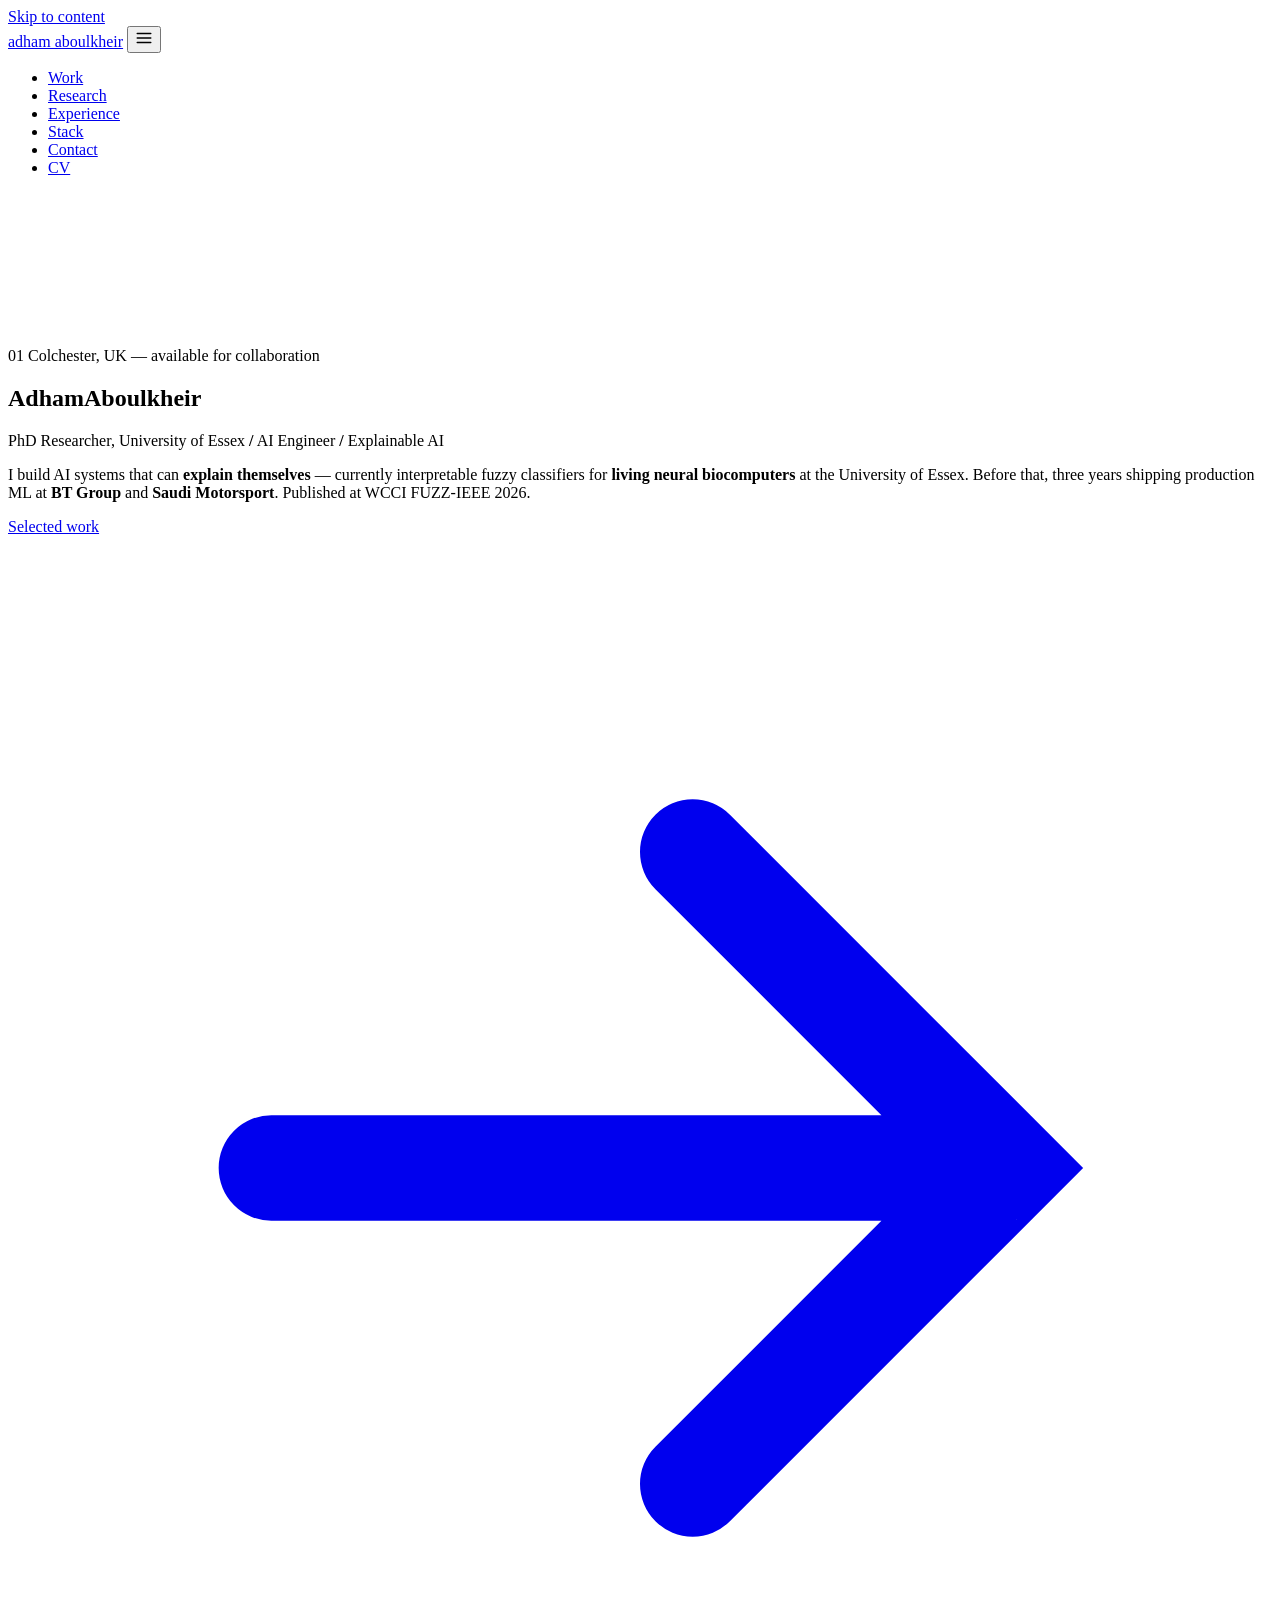
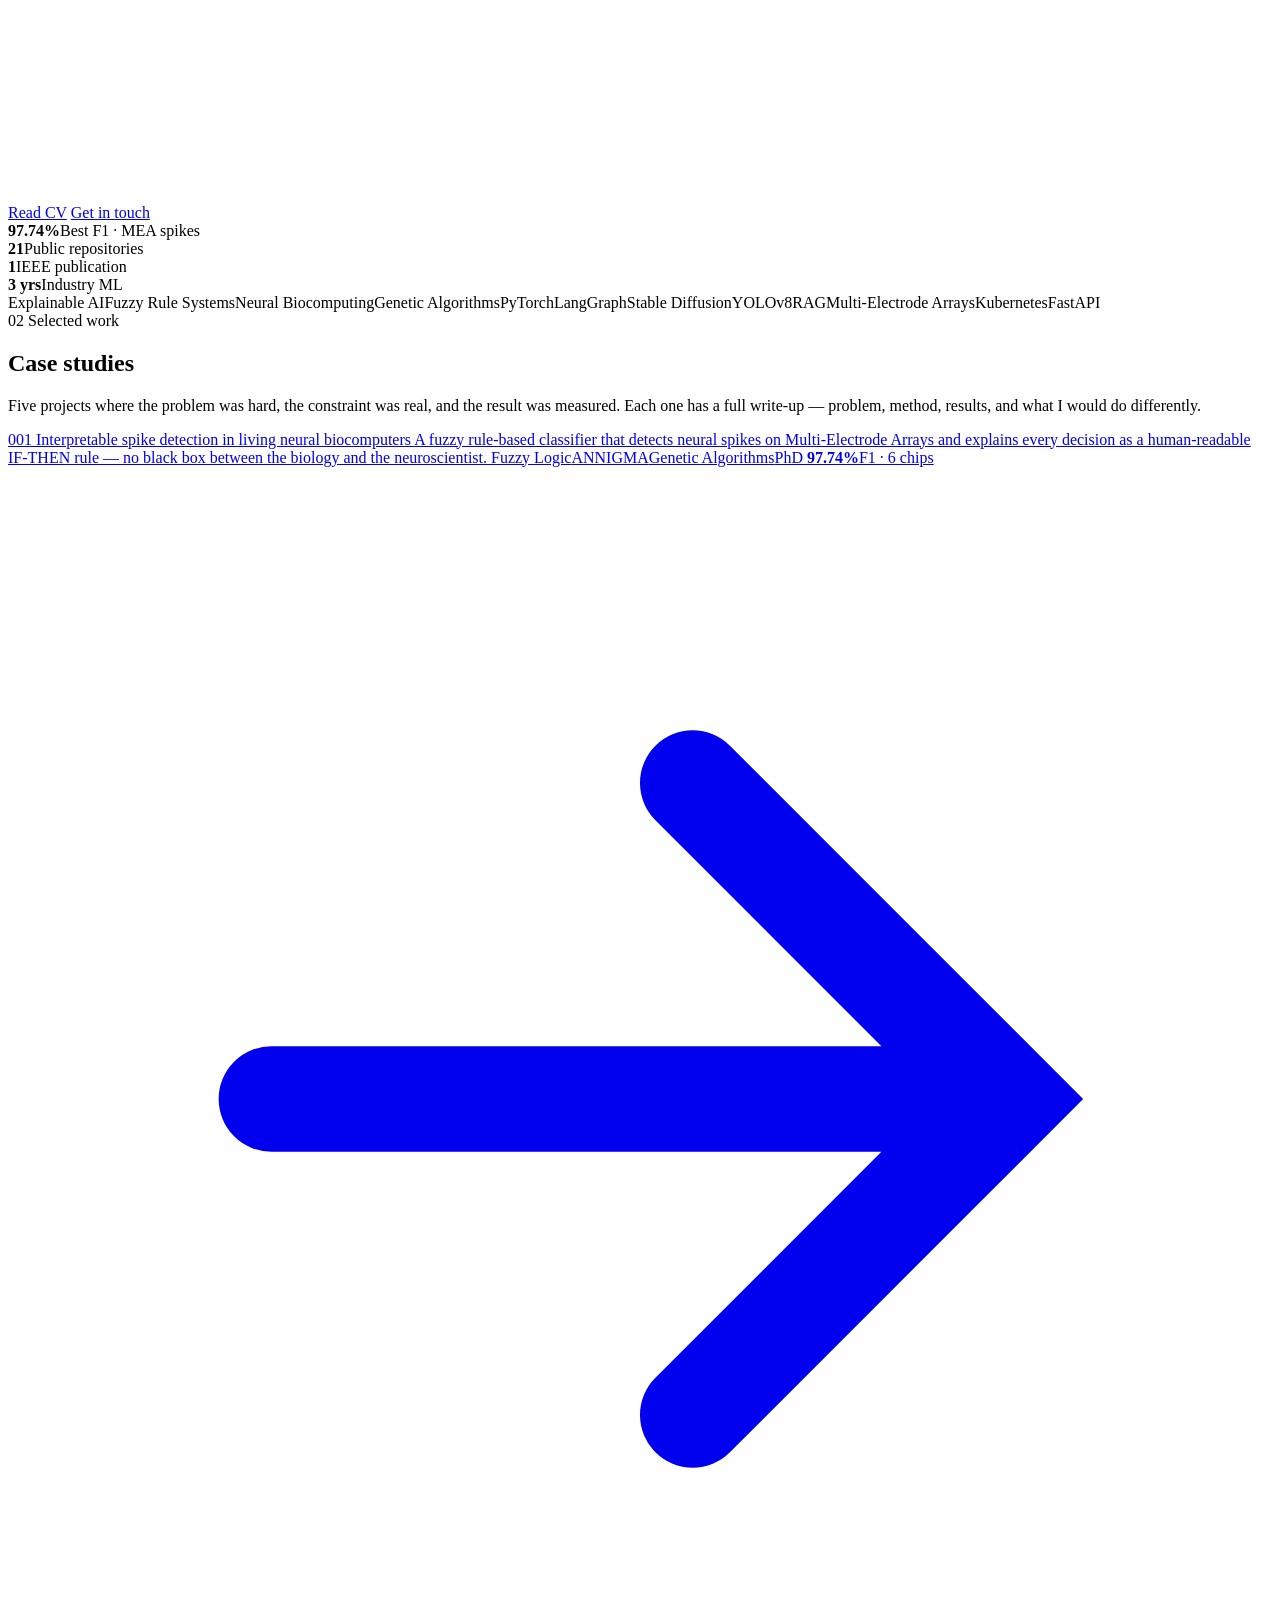
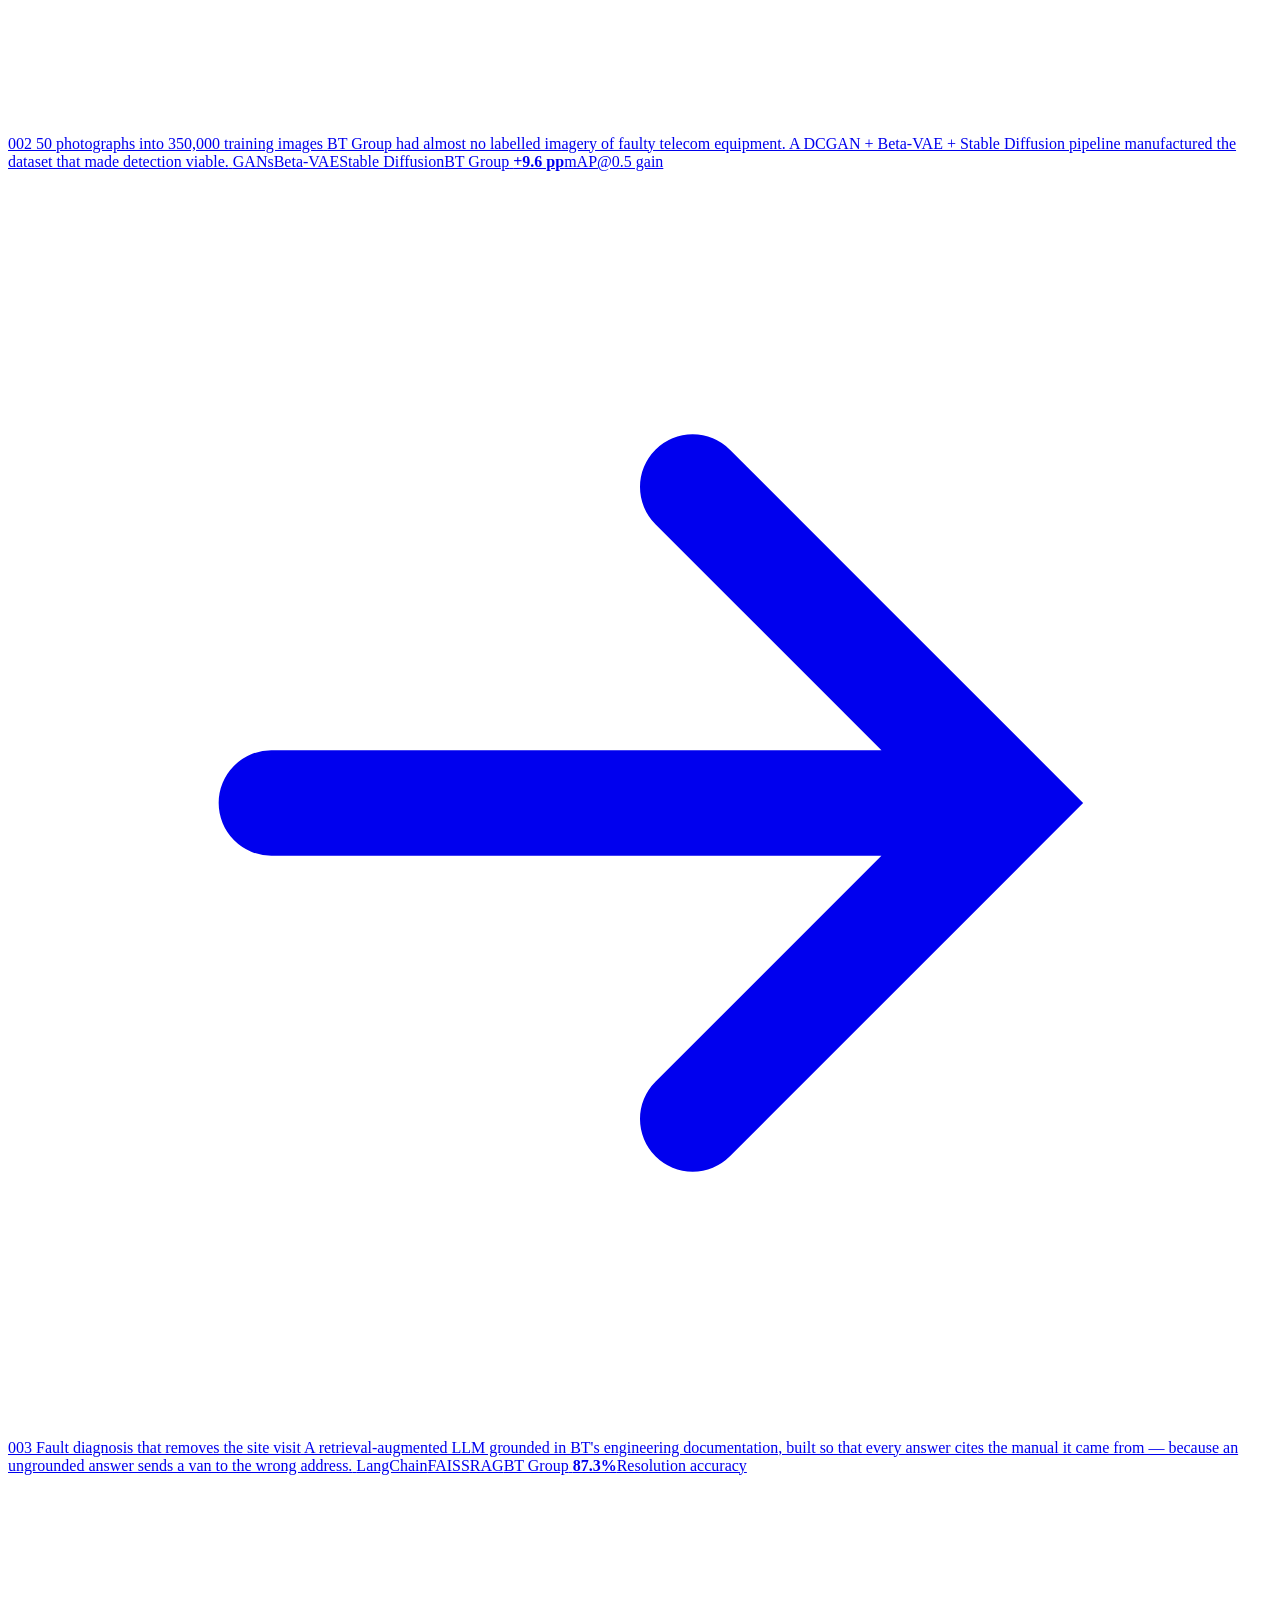
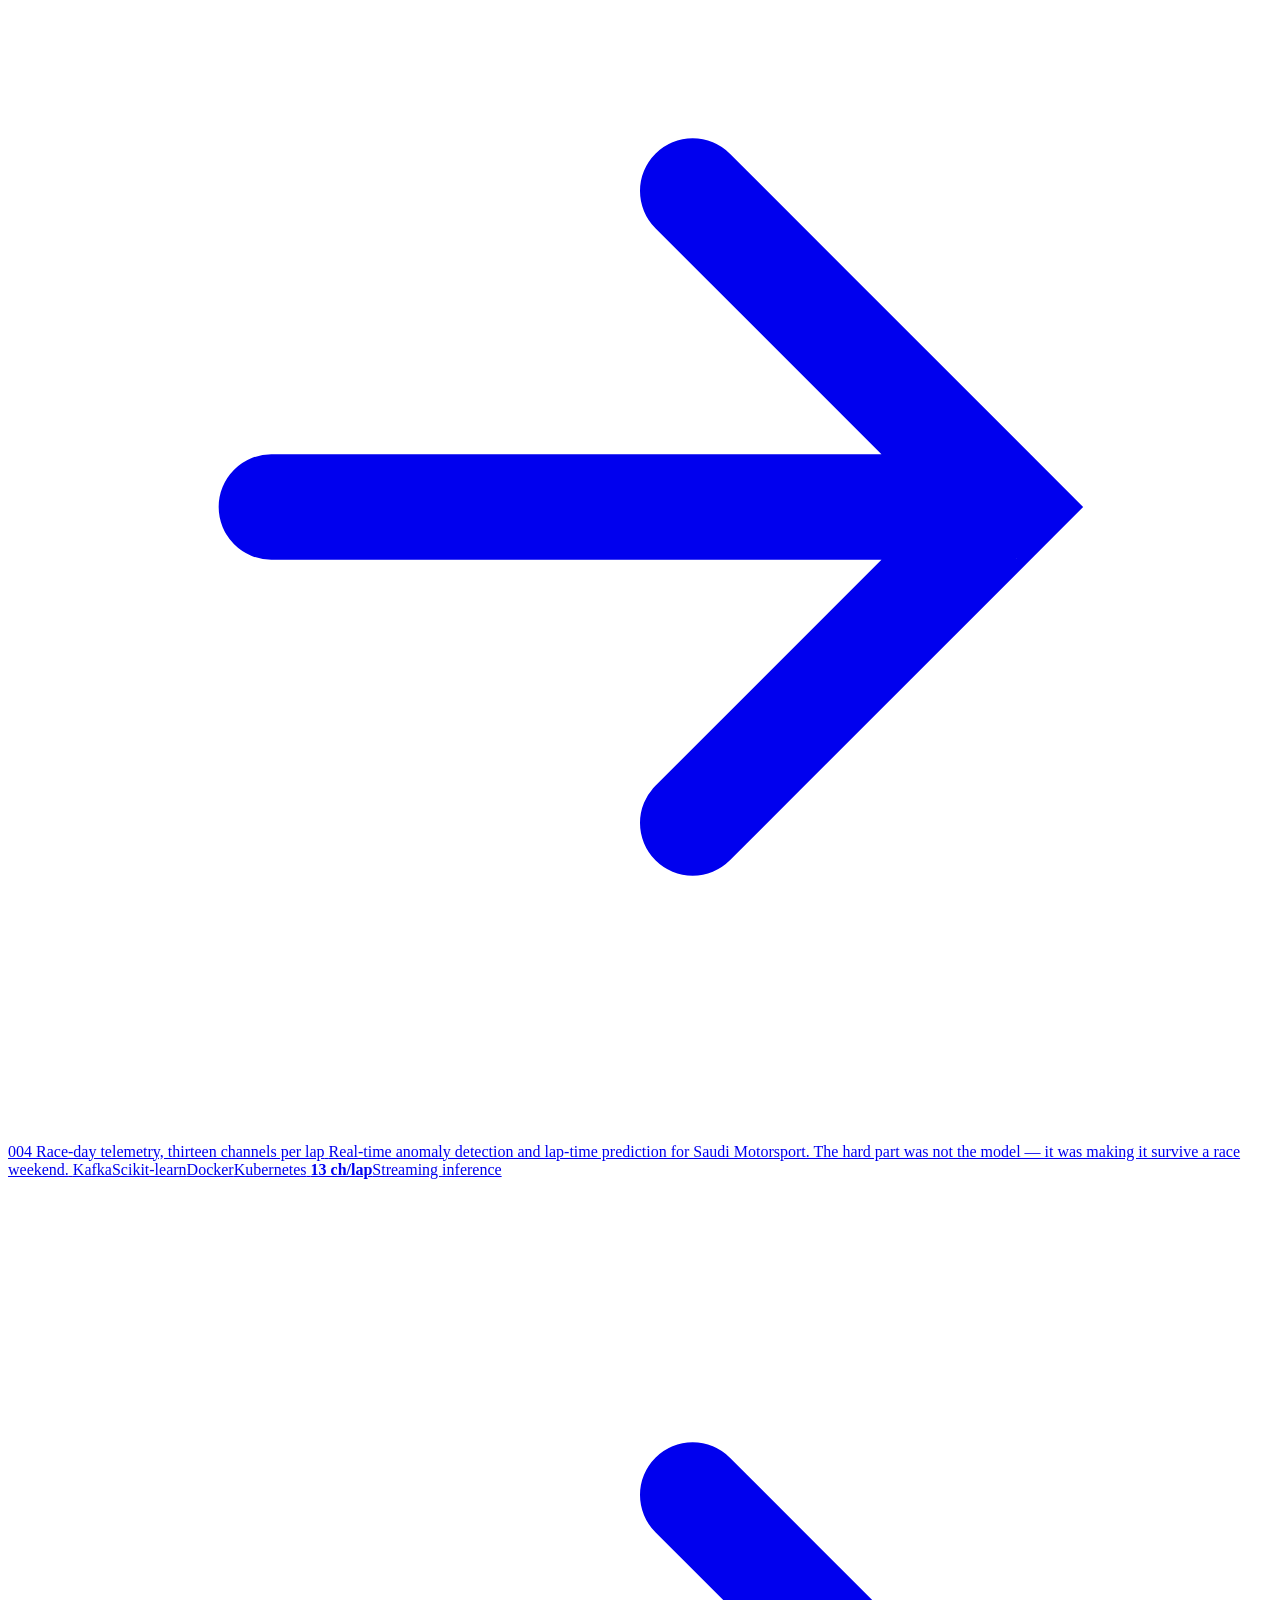
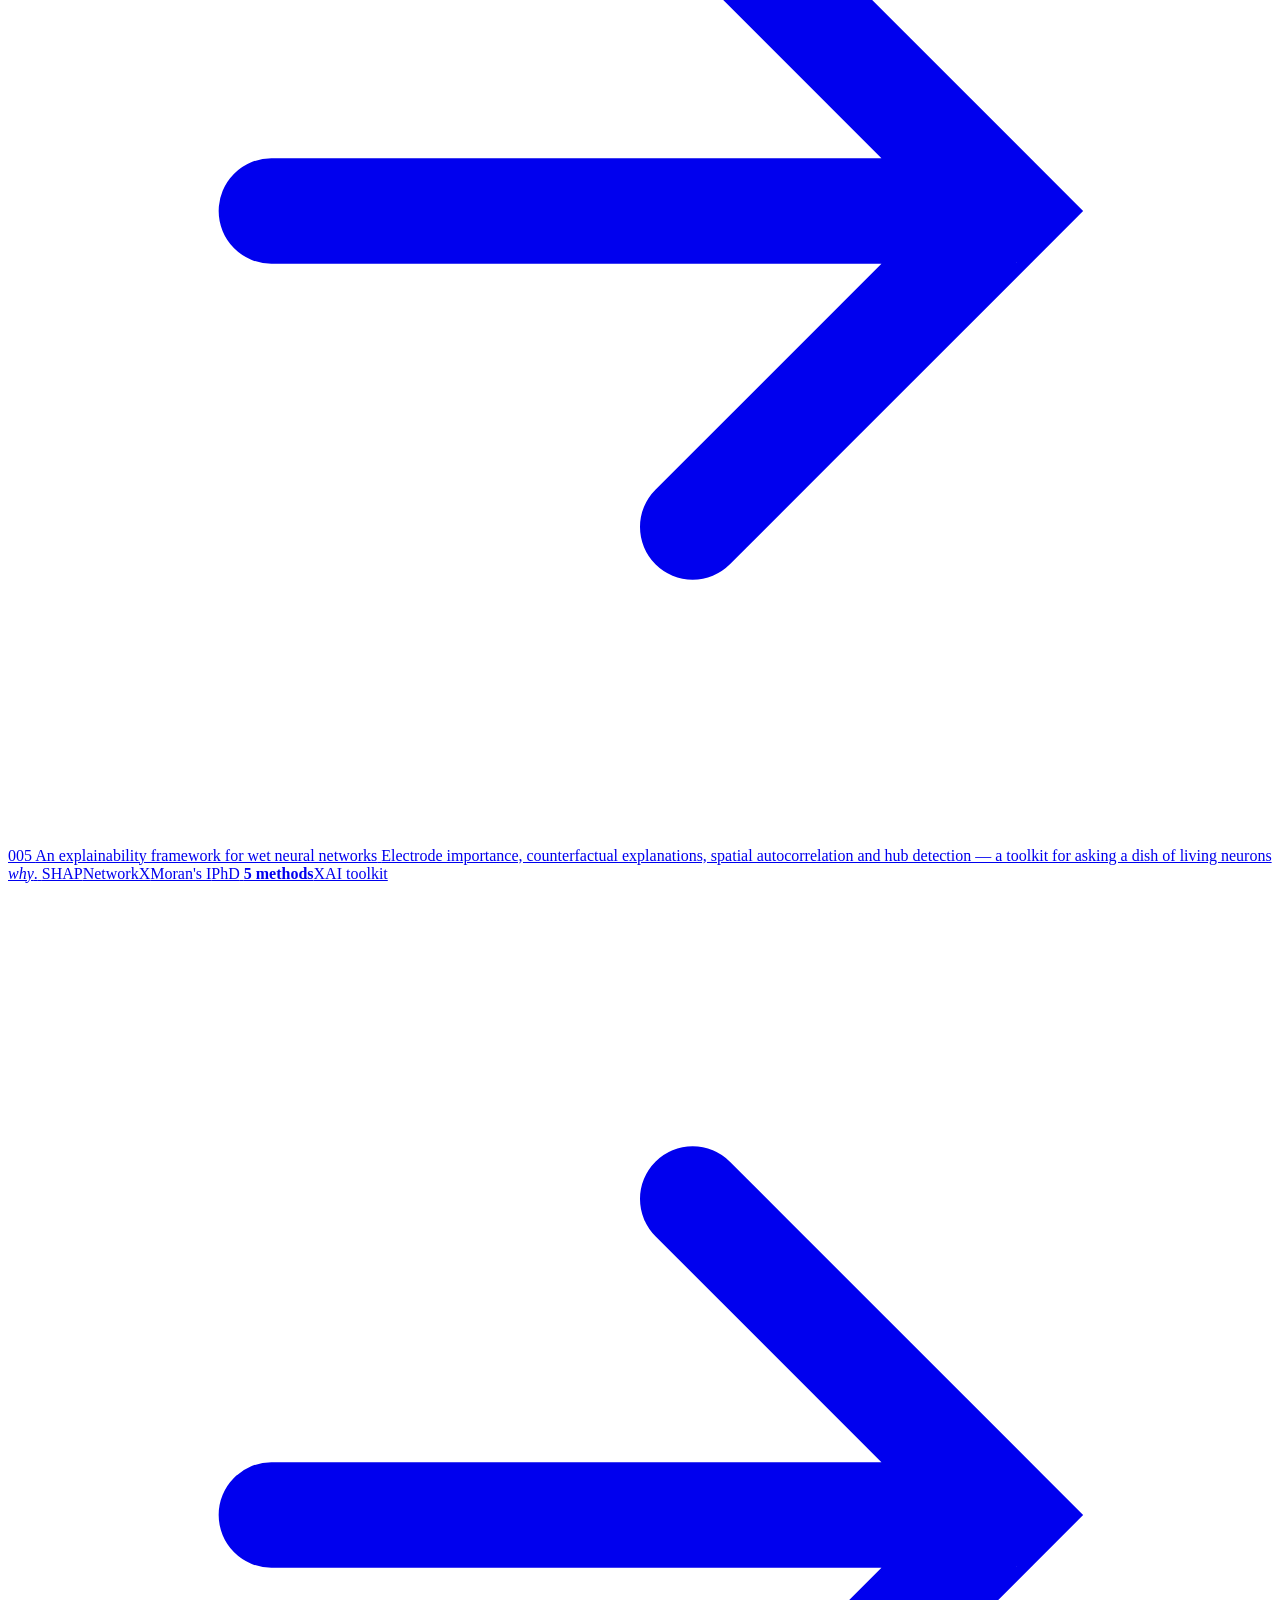
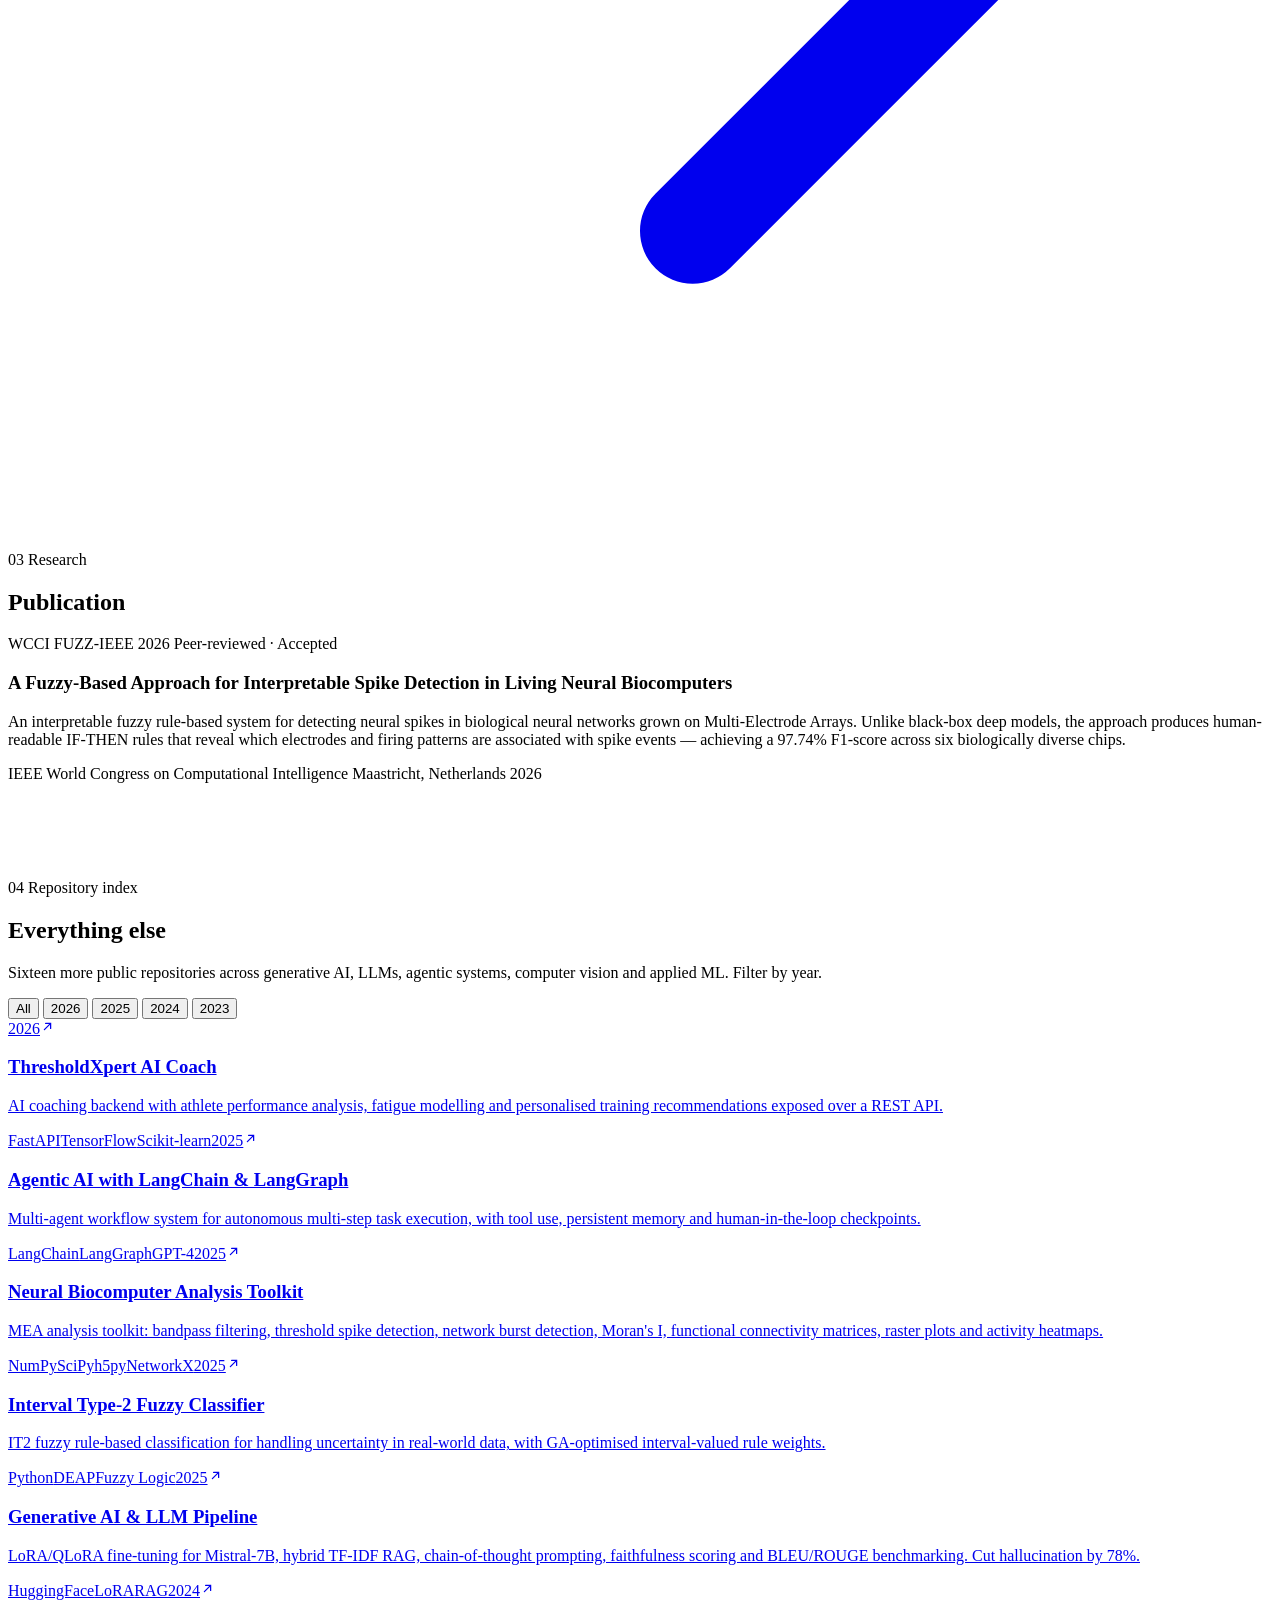
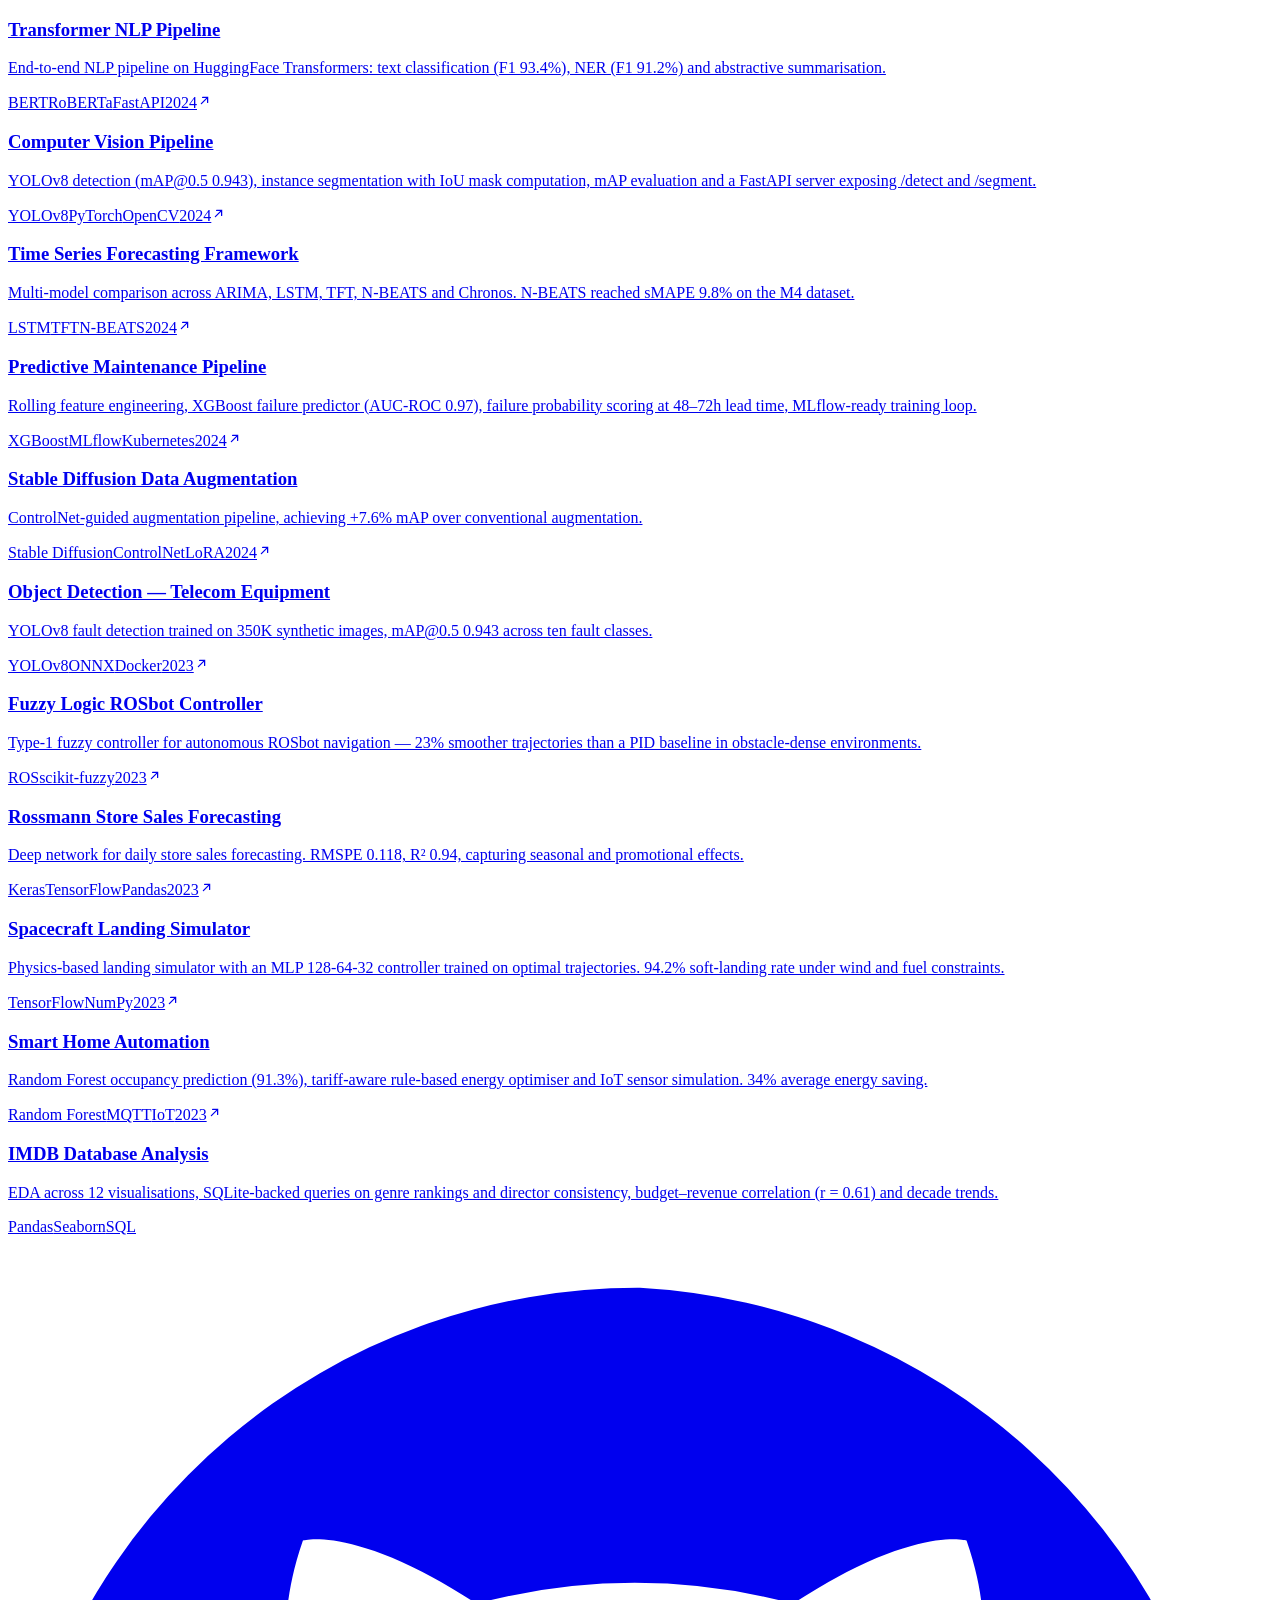
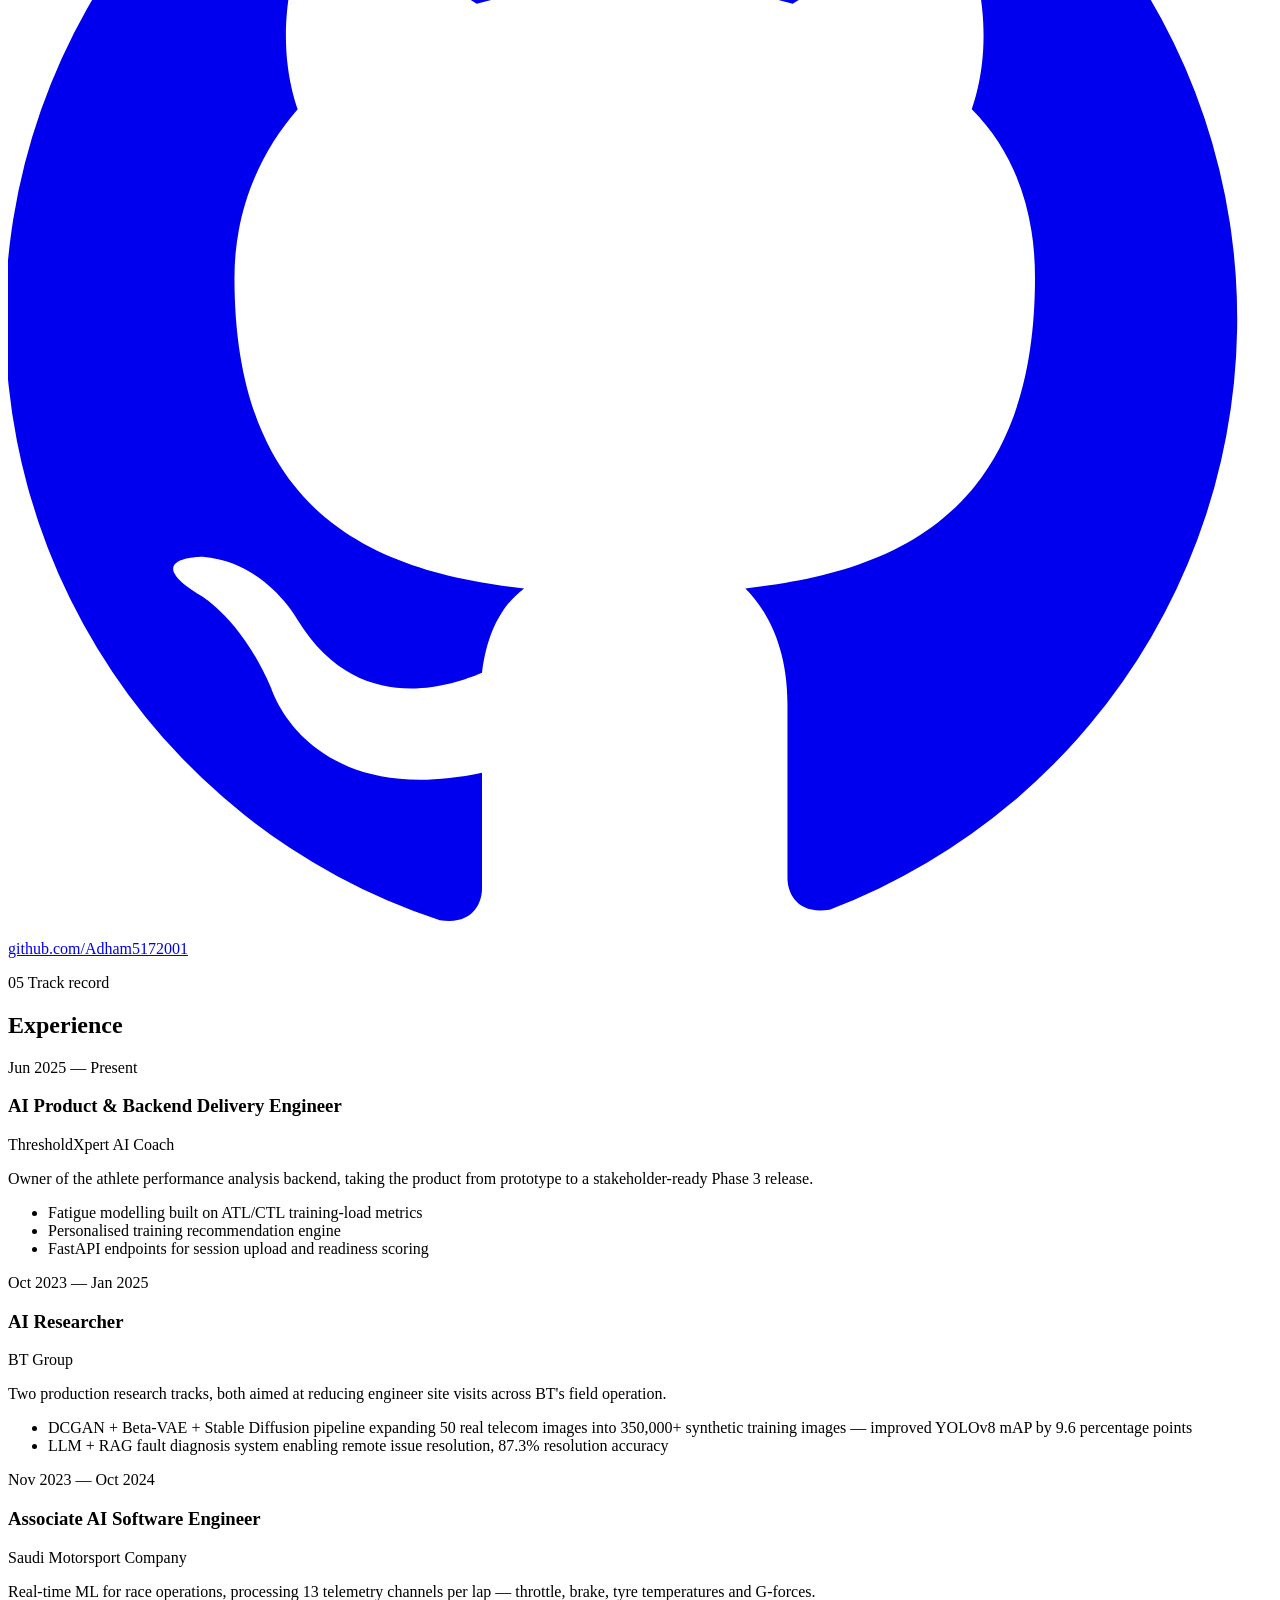
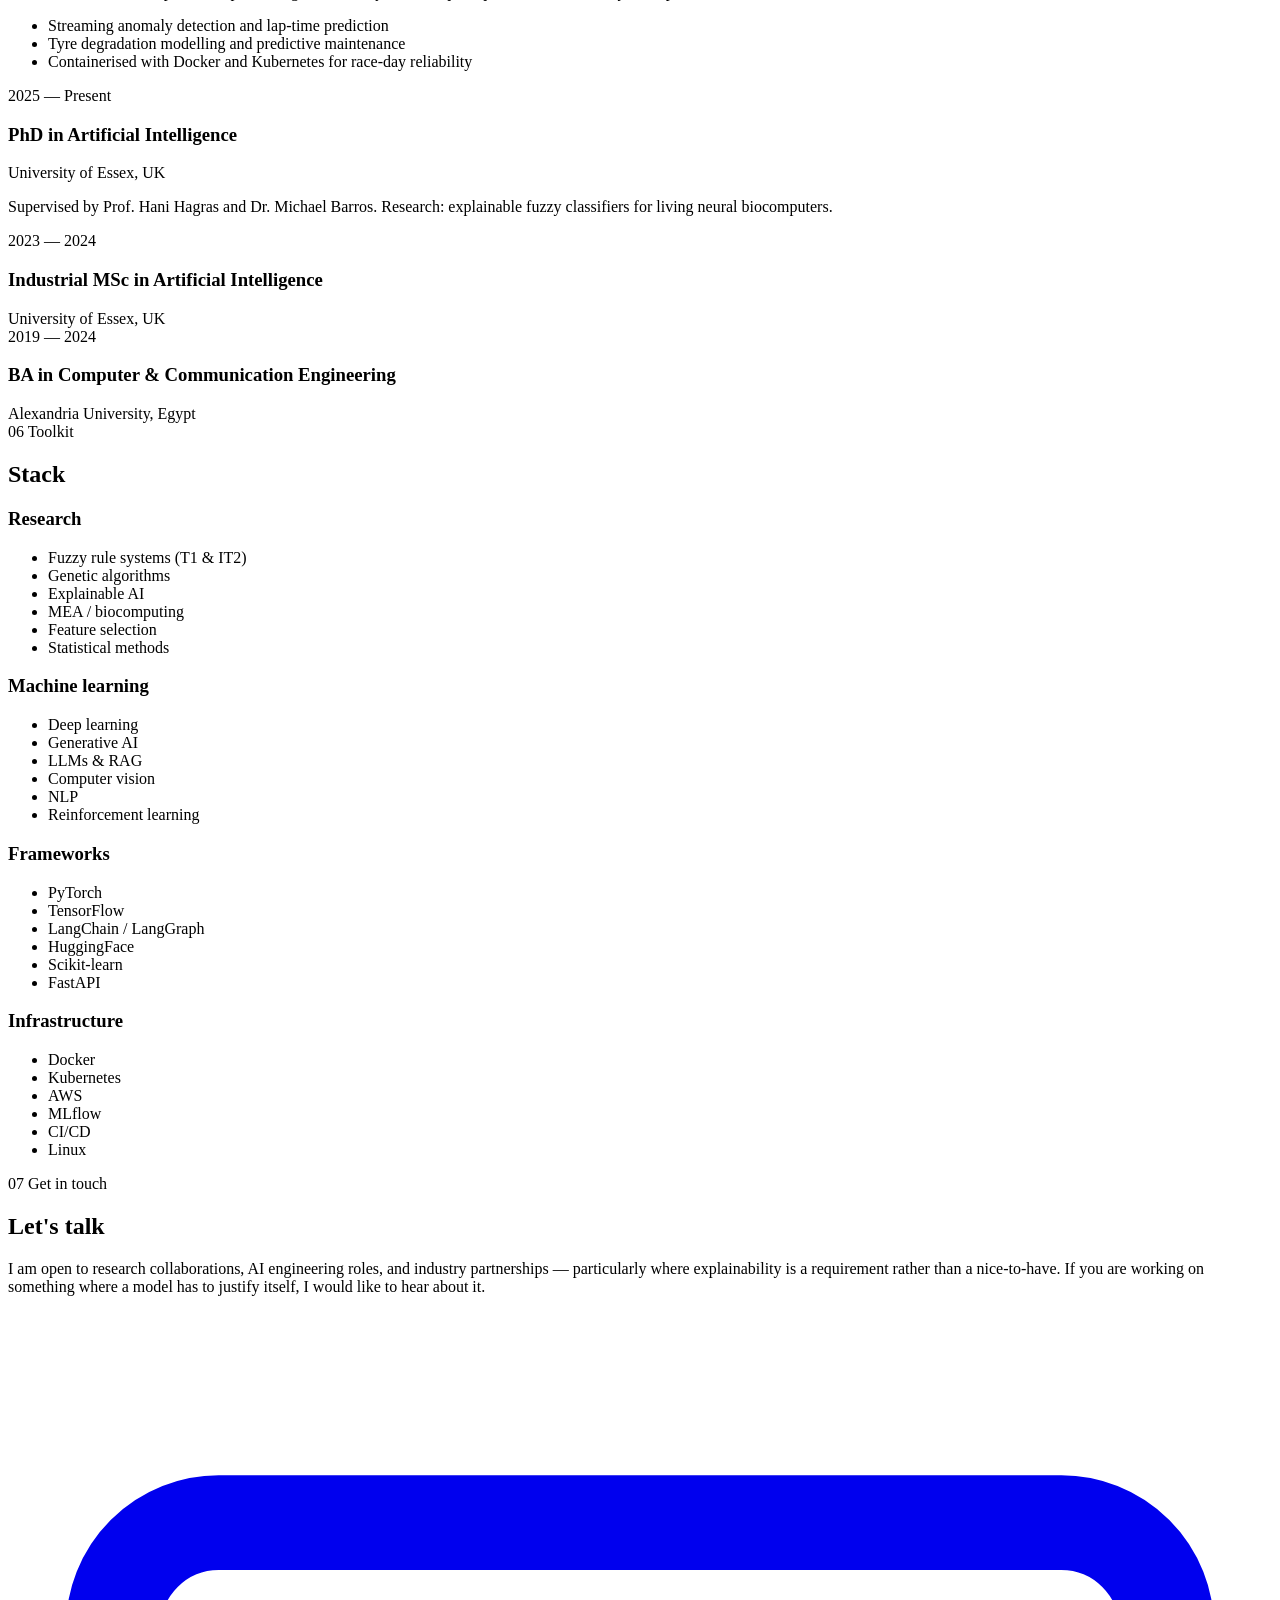
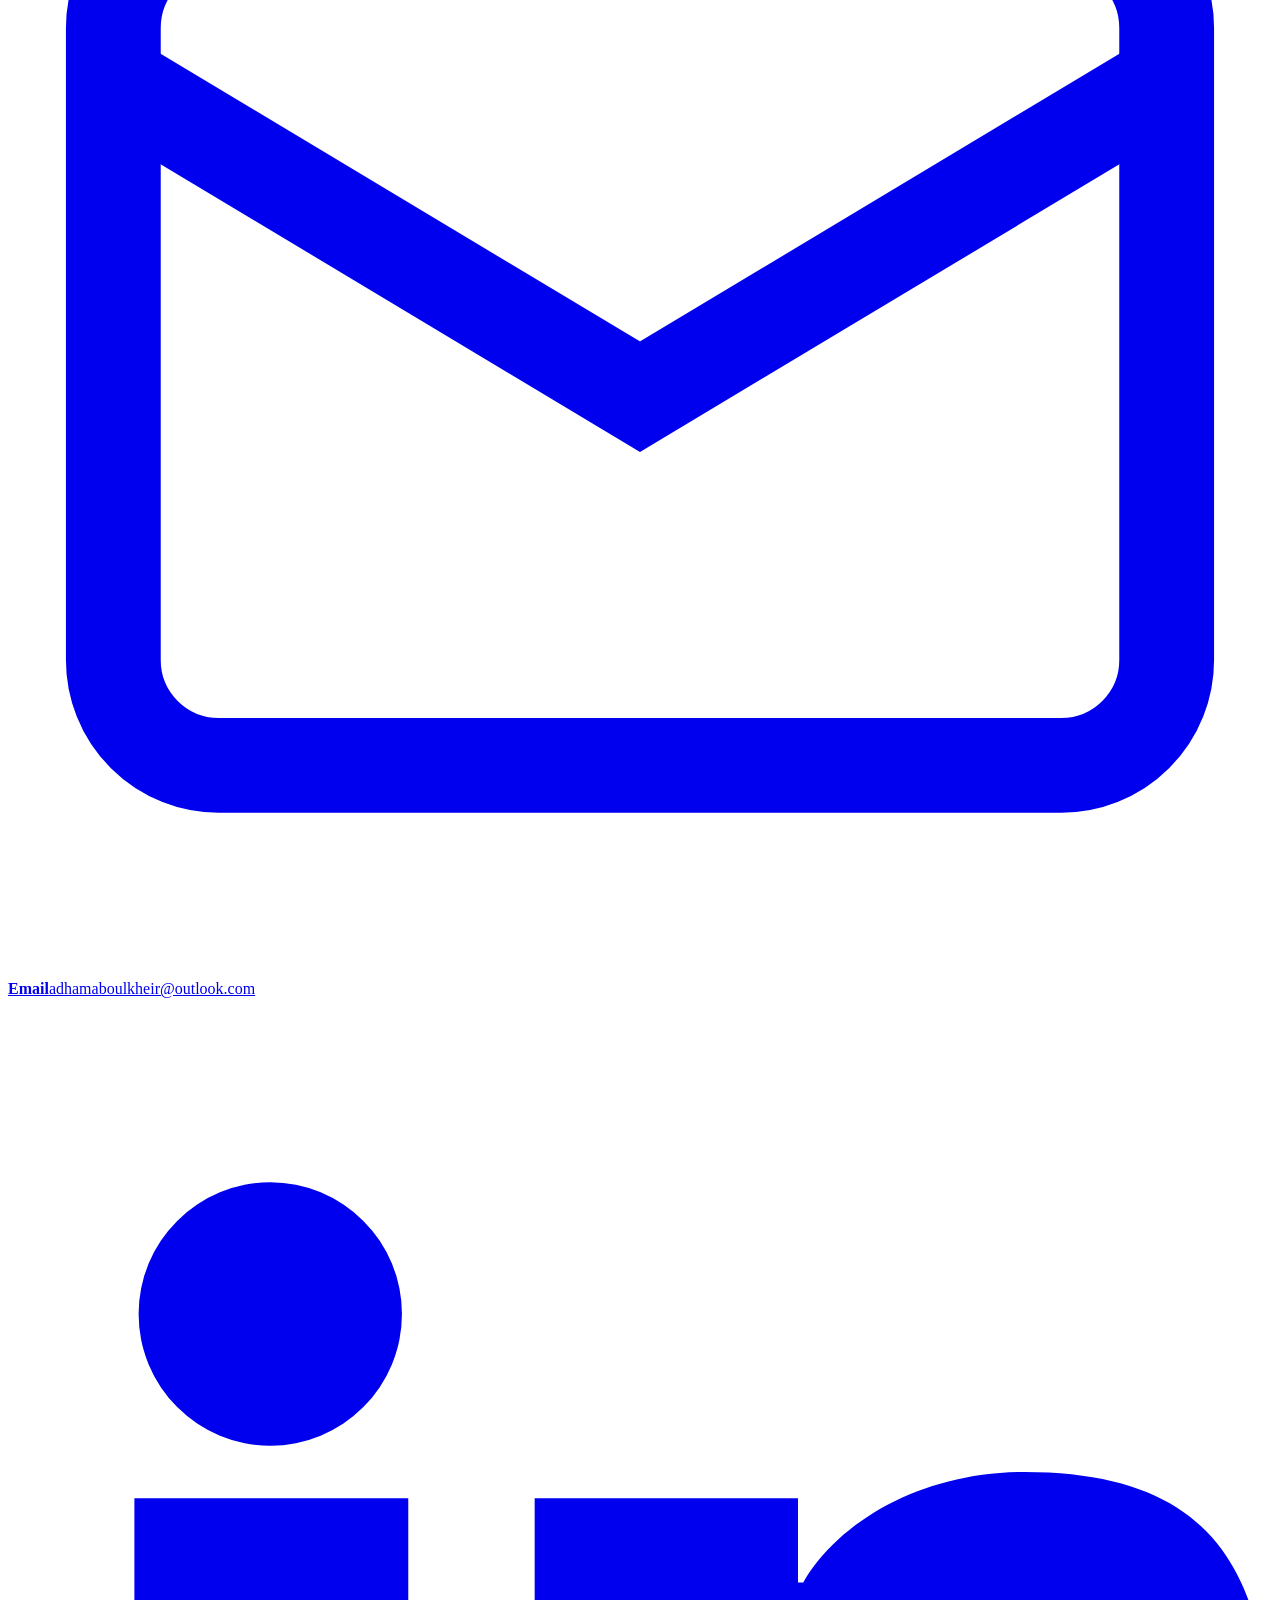
==== index.html @ c164746c "Add portfolio site — root pages" ====
<!DOCTYPE html>
<html lang="en">
<head>
<meta charset="utf-8">
<meta name="viewport" content="width=device-width, initial-scale=1">
<title>Adham Aboulkheir — Explainable AI Researcher &amp; Engineer</title>
<meta name="description" content="PhD researcher at the University of Essex building explainable AI for living neural biocomputers. Published at WCCI FUZZ-IEEE 2026. Three years of industry ML at BT Group and Saudi Motorsport.">
<meta name="author" content="Adham Aboulkheir">
<link rel="canonical" href="https://adhamaboulkheir.io/">
<meta name="theme-color" content="#0a0a0b">
<meta property="og:type" content="website">
<meta property="og:site_name" content="Adham Aboulkheir">
<meta property="og:title" content="Adham Aboulkheir — Explainable AI Researcher &amp; Engineer">
<meta property="og:description" content="PhD researcher building explainable AI for living neural biocomputers. Published at WCCI FUZZ-IEEE 2026.">
<meta property="og:url" content="https://adhamaboulkheir.io/">
<meta property="og:image" content="https://adhamaboulkheir.io/assets/og.png">
<meta name="twitter:card" content="summary_large_image">
<link rel="icon" href="assets/favicon.svg" type="image/svg+xml">
<link rel="preconnect" href="https://fonts.googleapis.com">
<link rel="preconnect" href="https://fonts.gstatic.com" crossorigin>
<link href="https://fonts.googleapis.com/css2?family=Archivo:wght@700;800&family=Inter:wght@400;500;600&family=JetBrains+Mono:wght@400;500&display=swap" rel="stylesheet">
<link rel="stylesheet" href="assets/style.css">
<script type="application/ld+json">
{
  "@context":"https://schema.org",
  "@type":"Person",
  "name":"Adham Aboulkheir",
  "url":"https://adhamaboulkheir.io/",
  "email":"mailto:adhamaboulkheir@outlook.com",
  "jobTitle":"PhD Researcher in Artificial Intelligence",
  "affiliation":{"@type":"CollegeOrUniversity","name":"University of Essex"},
  "alumniOf":[
    {"@type":"CollegeOrUniversity","name":"University of Essex"},
    {"@type":"CollegeOrUniversity","name":"Alexandria University"}
  ],
  "knowsAbout":["Explainable AI","Fuzzy Logic","Neural Biocomputing","Generative AI","Large Language Models","Computer Vision"],
  "sameAs":["https://github.com/Adham5172001","https://www.linkedin.com/in/adhamaboulkheir"]
}
</script>
</head>
<body>
<a class="skip" href="#main">Skip to content</a>

<!-- ============ NAV ============ -->
<header class="nav">
  <div class="wrap nav-in">
    <a class="logo" href="index.html"><span class="dot"></span>adham aboulkheir</a>
    <button class="burger" aria-label="Toggle menu" aria-expanded="false">
      <svg width="18" height="18" viewBox="0 0 24 24" fill="none" stroke="currentColor" stroke-width="2" stroke-linecap="round"><path d="M3 6h18M3 12h18M3 18h18"/></svg>
    </button>
    <ul class="nav-links">
      <li><a href="#work">Work</a></li>
      <li><a href="#research">Research</a></li>
      <li><a href="#experience">Experience</a></li>
      <li><a href="#stack">Stack</a></li>
      <li><a href="#contact">Contact</a></li>
      <li><a class="nav-cta" href="cv.html">CV</a></li>
    </ul>
  </div>
</header>

<main id="main">

<!-- ============ HERO ============ -->
<section class="hero">
  <div class="hero__fx">
    <canvas id="lattice" aria-hidden="true"></canvas>
    <div class="hero__grid"></div>
    <div class="hero__glow"></div>
  </div>

  <div class="wrap">
    <span class="label"><span class="idx">01</span> Colchester, UK — available for collaboration</span>
    <h1>Adham<span class="l2">Aboulkheir</span></h1>
    <div class="hero__role">
      <span>PhD Researcher, University of Essex</span>
      <b>/</b>
      <span>AI Engineer</span>
      <b>/</b>
      <span>Explainable AI</span>
    </div>
    <p class="hero__lede">I build AI systems that can <strong>explain themselves</strong> — currently interpretable fuzzy classifiers for <strong>living neural biocomputers</strong> at the University of Essex. Before that, three years shipping production ML at <strong>BT Group</strong> and <strong>Saudi Motorsport</strong>. Published at WCCI FUZZ-IEEE 2026.</p>
    <div class="hero__cta">
      <a class="btn btn--fill" href="#work">Selected work
        <svg viewBox="0 0 24 24" fill="none" stroke="currentColor" stroke-width="2" stroke-linecap="round"><path d="M5 12h14M13 6l6 6-6 6"/></svg>
      </a>
      <a class="btn" href="cv.html">Read CV</a>
      <a class="btn" href="mailto:adhamaboulkheir@outlook.com">Get in touch</a>
    </div>
  </div>

  <div class="hero__metawrap">
    <div class="hero__meta">
      <div><b>97.74%</b><span>Best F1 · MEA spikes</span></div>
      <div><b>21</b><span>Public repositories</span></div>
      <div><b>1</b><span>IEEE publication</span></div>
      <div><b>3 yrs</b><span>Industry ML</span></div>
    </div>
  </div>
</section>

<!-- ============ TICKER ============ -->
<div class="ticker" aria-hidden="true">
  <div class="ticker__track">
    <span>Explainable AI</span><span>Fuzzy Rule Systems</span><span>Neural Biocomputing</span><span>Genetic Algorithms</span><span>PyTorch</span><span>LangGraph</span><span>Stable Diffusion</span><span>YOLOv8</span><span>RAG</span><span>Multi-Electrode Arrays</span><span>Kubernetes</span><span>FastAPI</span>
  </div>
</div>

<!-- ============ SELECTED WORK ============ -->
<section class="sec" id="work">
  <div class="wrap">
    <div class="sec__head rise">
      <span class="label"><span class="idx">02</span> Selected work</span>
      <h2>Case studies</h2>
      <p>Five projects where the problem was hard, the constraint was real, and the result was measured. Each one has a full write-up — problem, method, results, and what I would do differently.</p>
    </div>

    <div class="rows">
      <a class="row rise" href="work/mea-spike-detection.html">
        <span class="row__no">001</span>
        <span class="row__main">
          <span class="row__title">Interpretable spike detection in living neural biocomputers</span>
          <span class="row__sub">A fuzzy rule-based classifier that detects neural spikes on Multi-Electrode Arrays and explains every decision as a human-readable IF-THEN rule — no black box between the biology and the neuroscientist.</span>
          <span class="row__tags"><span class="chip">Fuzzy Logic</span><span class="chip">ANNIGMA</span><span class="chip">Genetic Algorithms</span><span class="chip">PhD</span></span>
        </span>
        <span class="row__metric"><b>97.74%</b><span>F1 · 6 chips</span></span>
        <span class="row__go"><svg viewBox="0 0 24 24" fill="none" stroke="currentColor" stroke-width="2" stroke-linecap="round"><path d="M5 12h14M13 6l6 6-6 6"/></svg></span>
      </a>

      <a class="row rise" href="work/synthetic-data-generation.html">
        <span class="row__no">002</span>
        <span class="row__main">
          <span class="row__title">50 photographs into 350,000 training images</span>
          <span class="row__sub">BT Group had almost no labelled imagery of faulty telecom equipment. A DCGAN + Beta-VAE + Stable Diffusion pipeline manufactured the dataset that made detection viable.</span>
          <span class="row__tags"><span class="chip">GANs</span><span class="chip">Beta-VAE</span><span class="chip">Stable Diffusion</span><span class="chip">BT Group</span></span>
        </span>
        <span class="row__metric"><b>+9.6 pp</b><span>mAP@0.5 gain</span></span>
        <span class="row__go"><svg viewBox="0 0 24 24" fill="none" stroke="currentColor" stroke-width="2" stroke-linecap="round"><path d="M5 12h14M13 6l6 6-6 6"/></svg></span>
      </a>

      <a class="row rise" href="work/llm-rag-troubleshooting.html">
        <span class="row__no">003</span>
        <span class="row__main">
          <span class="row__title">Fault diagnosis that removes the site visit</span>
          <span class="row__sub">A retrieval-augmented LLM grounded in BT's engineering documentation, built so that every answer cites the manual it came from — because an ungrounded answer sends a van to the wrong address.</span>
          <span class="row__tags"><span class="chip">LangChain</span><span class="chip">FAISS</span><span class="chip">RAG</span><span class="chip">BT Group</span></span>
        </span>
        <span class="row__metric"><b>87.3%</b><span>Resolution accuracy</span></span>
        <span class="row__go"><svg viewBox="0 0 24 24" fill="none" stroke="currentColor" stroke-width="2" stroke-linecap="round"><path d="M5 12h14M13 6l6 6-6 6"/></svg></span>
      </a>

      <a class="row rise" href="work/ai-telemetry-motorsport.html">
        <span class="row__no">004</span>
        <span class="row__main">
          <span class="row__title">Race-day telemetry, thirteen channels per lap</span>
          <span class="row__sub">Real-time anomaly detection and lap-time prediction for Saudi Motorsport. The hard part was not the model — it was making it survive a race weekend.</span>
          <span class="row__tags"><span class="chip">Kafka</span><span class="chip">Scikit-learn</span><span class="chip">Docker</span><span class="chip">Kubernetes</span></span>
        </span>
        <span class="row__metric"><b>13 ch/lap</b><span>Streaming inference</span></span>
        <span class="row__go"><svg viewBox="0 0 24 24" fill="none" stroke="currentColor" stroke-width="2" stroke-linecap="round"><path d="M5 12h14M13 6l6 6-6 6"/></svg></span>
      </a>

      <a class="row rise" href="work/biocomputer-explainability.html">
        <span class="row__no">005</span>
        <span class="row__main">
          <span class="row__title">An explainability framework for wet neural networks</span>
          <span class="row__sub">Electrode importance, counterfactual explanations, spatial autocorrelation and hub detection — a toolkit for asking a dish of living neurons <em>why</em>.</span>
          <span class="row__tags"><span class="chip">SHAP</span><span class="chip">NetworkX</span><span class="chip">Moran's I</span><span class="chip">PhD</span></span>
        </span>
        <span class="row__metric"><b>5 methods</b><span>XAI toolkit</span></span>
        <span class="row__go"><svg viewBox="0 0 24 24" fill="none" stroke="currentColor" stroke-width="2" stroke-linecap="round"><path d="M5 12h14M13 6l6 6-6 6"/></svg></span>
      </a>
    </div>
  </div>
</section>

<!-- ============ RESEARCH ============ -->
<section class="sec sec--alt" id="research">
  <div class="wrap">
    <div class="sec__head rise">
      <span class="label"><span class="idx">03</span> Research</span>
      <h2>Publication</h2>
    </div>

    <article class="paper rise">
      <div class="paper__bar"></div>
      <div class="paper__in">
        <div class="paper__venue">
          <span class="pill">WCCI FUZZ-IEEE 2026</span>
          <span>Peer-reviewed · Accepted</span>
        </div>
        <h3>A Fuzzy-Based Approach for Interpretable Spike Detection in Living Neural Biocomputers</h3>
        <p class="paper__abs">An interpretable fuzzy rule-based system for detecting neural spikes in biological neural networks grown on Multi-Electrode Arrays. Unlike black-box deep models, the approach produces human-readable IF-THEN rules that reveal which electrodes and firing patterns are associated with spike events — achieving a 97.74% F1-score across six biologically diverse chips.</p>
        <div class="paper__foot">
          <span>IEEE World Congress on Computational Intelligence</span>
          <span>Maastricht, Netherlands</span>
          <span>2026</span>
        </div>
      </div>
    </article>

    <div class="sec__head rise" style="margin-top:96px">
      <span class="label"><span class="idx">04</span> Repository index</span>
      <h2>Everything else</h2>
      <p>Sixteen more public repositories across generative AI, LLMs, agentic systems, computer vision and applied ML. Filter by year.</p>
    </div>

    <div class="filters rise" id="filters" role="group" aria-label="Filter repositories by year">
      <button data-y="all" aria-pressed="true">All</button>
      <button data-y="2026" aria-pressed="false">2026</button>
      <button data-y="2025" aria-pressed="false">2025</button>
      <button data-y="2024" aria-pressed="false">2024</button>
      <button data-y="2023" aria-pressed="false">2023</button>
    </div>
    <div class="repos" id="repos"></div>

    <p style="margin-top:36px">
      <a class="btn rise" href="https://github.com/Adham5172001" target="_blank" rel="noopener">
        <svg viewBox="0 0 24 24" fill="currentColor"><path d="M12 .3a12 12 0 0 0-3.8 23.4c.6.1.8-.3.8-.6v-2.2c-3.3.7-4-1.6-4-1.6-.6-1.4-1.4-1.8-1.4-1.8-1.1-.7.1-.7.1-.7 1.2.1 1.8 1.2 1.8 1.2 1.1 1.8 2.8 1.3 3.5 1 .1-.8.4-1.3.8-1.6-2.7-.3-5.5-1.3-5.5-5.9 0-1.3.5-2.4 1.2-3.2-.1-.3-.5-1.5.1-3.2 0 0 1-.3 3.3 1.2a11.5 11.5 0 0 1 6 0c2.3-1.5 3.3-1.2 3.3-1.2.6 1.7.2 2.9.1 3.2.8.8 1.2 1.9 1.2 3.2 0 4.6-2.8 5.6-5.5 5.9.4.4.8 1.1.8 2.2v3.3c0 .3.2.7.8.6A12 12 0 0 0 12 .3Z"/></svg>
        github.com/Adham5172001
      </a>
    </p>
  </div>
</section>

<!-- ============ EXPERIENCE ============ -->
<section class="sec" id="experience">
  <div class="wrap">
    <div class="sec__head rise">
      <span class="label"><span class="idx">05</span> Track record</span>
      <h2>Experience</h2>
    </div>

    <div class="xp">
      <article class="xp__item rise">
        <div class="xp__when">Jun 2025 — Present</div>
        <div>
          <h3>AI Product &amp; Backend Delivery Engineer</h3>
          <div class="xp__org">ThresholdXpert AI Coach</div>
          <p>Owner of the athlete performance analysis backend, taking the product from prototype to a stakeholder-ready Phase 3 release.</p>
          <ul class="xp__bul">
            <li>Fatigue modelling built on ATL/CTL training-load metrics</li>
            <li>Personalised training recommendation engine</li>
            <li>FastAPI endpoints for session upload and readiness scoring</li>
          </ul>
        </div>
      </article>

      <article class="xp__item rise">
        <div class="xp__when">Oct 2023 — Jan 2025</div>
        <div>
          <h3>AI Researcher</h3>
          <div class="xp__org">BT Group</div>
          <p>Two production research tracks, both aimed at reducing engineer site visits across BT's field operation.</p>
          <ul class="xp__bul">
            <li>DCGAN + Beta-VAE + Stable Diffusion pipeline expanding 50 real telecom images into 350,000+ synthetic training images — improved YOLOv8 mAP by 9.6 percentage points</li>
            <li>LLM + RAG fault diagnosis system enabling remote issue resolution, 87.3% resolution accuracy</li>
          </ul>
        </div>
      </article>

      <article class="xp__item rise">
        <div class="xp__when">Nov 2023 — Oct 2024</div>
        <div>
          <h3>Associate AI Software Engineer</h3>
          <div class="xp__org">Saudi Motorsport Company</div>
          <p>Real-time ML for race operations, processing 13 telemetry channels per lap — throttle, brake, tyre temperatures and G-forces.</p>
          <ul class="xp__bul">
            <li>Streaming anomaly detection and lap-time prediction</li>
            <li>Tyre degradation modelling and predictive maintenance</li>
            <li>Containerised with Docker and Kubernetes for race-day reliability</li>
          </ul>
        </div>
      </article>

      <article class="xp__item rise">
        <div class="xp__when">2025 — Present</div>
        <div>
          <h3>PhD in Artificial Intelligence</h3>
          <div class="xp__org">University of Essex, UK</div>
          <p>Supervised by Prof. Hani Hagras and Dr. Michael Barros. Research: explainable fuzzy classifiers for living neural biocomputers.</p>
        </div>
      </article>

      <article class="xp__item rise">
        <div class="xp__when">2023 — 2024</div>
        <div>
          <h3>Industrial MSc in Artificial Intelligence</h3>
          <div class="xp__org">University of Essex, UK</div>
        </div>
      </article>

      <article class="xp__item rise">
        <div class="xp__when">2019 — 2024</div>
        <div>
          <h3>BA in Computer &amp; Communication Engineering</h3>
          <div class="xp__org">Alexandria University, Egypt</div>
        </div>
      </article>
    </div>
  </div>
</section>

<!-- ============ STACK ============ -->
<section class="sec sec--alt" id="stack">
  <div class="wrap">
    <div class="sec__head rise">
      <span class="label"><span class="idx">06</span> Toolkit</span>
      <h2>Stack</h2>
    </div>
    <div class="stack">
      <div class="stack__col rise">
        <h3>Research</h3>
        <ul><li>Fuzzy rule systems (T1 &amp; IT2)</li><li>Genetic algorithms</li><li>Explainable AI</li><li>MEA / biocomputing</li><li>Feature selection</li><li>Statistical methods</li></ul>
      </div>
      <div class="stack__col rise">
        <h3>Machine learning</h3>
        <ul><li>Deep learning</li><li>Generative AI</li><li>LLMs &amp; RAG</li><li>Computer vision</li><li>NLP</li><li>Reinforcement learning</li></ul>
      </div>
      <div class="stack__col rise">
        <h3>Frameworks</h3>
        <ul><li>PyTorch</li><li>TensorFlow</li><li>LangChain / LangGraph</li><li>HuggingFace</li><li>Scikit-learn</li><li>FastAPI</li></ul>
      </div>
      <div class="stack__col rise">
        <h3>Infrastructure</h3>
        <ul><li>Docker</li><li>Kubernetes</li><li>AWS</li><li>MLflow</li><li>CI/CD</li><li>Linux</li></ul>
      </div>
    </div>
  </div>
</section>

<!-- ============ CONTACT ============ -->
<section class="sec" id="contact">
  <div class="wrap">
    <div class="sec__head rise">
      <span class="label"><span class="idx">07</span> Get in touch</span>
      <h2>Let's talk</h2>
      <p>I am open to research collaborations, AI engineering roles, and industry partnerships — particularly where explainability is a requirement rather than a nice-to-have. If you are working on something where a model has to justify itself, I would like to hear about it.</p>
    </div>
    <div class="contact">
      <a class="ccard rise" href="mailto:adhamaboulkheir@outlook.com">
        <span class="ccard__ico"><svg viewBox="0 0 24 24" fill="none" stroke="currentColor" stroke-width="1.8"><rect x="2" y="4" width="20" height="16" rx="2"/><path d="m2 7 10 6 10-6"/></svg></span>
        <span><b>Email</b><span>adhamaboulkheir@outlook.com</span></span>
      </a>
      <a class="ccard rise" href="https://www.linkedin.com/in/adhamaboulkheir" target="_blank" rel="noopener">
        <span class="ccard__ico"><svg viewBox="0 0 24 24" fill="currentColor"><path d="M4.98 3.5a2.5 2.5 0 1 1 0 5 2.5 2.5 0 0 1 0-5ZM2.4 9.5h5.2V21H2.4V9.5Zm7.6 0h5v1.6h.1c.7-1.2 2.3-2.1 4.2-2.1 4.1 0 4.7 2.5 4.7 5.9V21h-5.2v-5.3c0-1.3 0-2.9-1.8-2.9s-2 1.4-2 2.8V21H10V9.5Z"/></svg></span>
        <span><b>LinkedIn</b><span>in/adhamaboulkheir</span></span>
      </a>
      <a class="ccard rise" href="https://github.com/Adham5172001" target="_blank" rel="noopener">
        <span class="ccard__ico"><svg viewBox="0 0 24 24" fill="currentColor"><path d="M12 .3a12 12 0 0 0-3.8 23.4c.6.1.8-.3.8-.6v-2.2c-3.3.7-4-1.6-4-1.6-.6-1.4-1.4-1.8-1.4-1.8-1.1-.7.1-.7.1-.7 1.2.1 1.8 1.2 1.8 1.2 1.1 1.8 2.8 1.3 3.5 1 .1-.8.4-1.3.8-1.6-2.7-.3-5.5-1.3-5.5-5.9 0-1.3.5-2.4 1.2-3.2-.1-.3-.5-1.5.1-3.2 0 0 1-.3 3.3 1.2a11.5 11.5 0 0 1 6 0c2.3-1.5 3.3-1.2 3.3-1.2.6 1.7.2 2.9.1 3.2.8.8 1.2 1.9 1.2 3.2 0 4.6-2.8 5.6-5.5 5.9.4.4.8 1.1.8 2.2v3.3c0 .3.2.7.8.6A12 12 0 0 0 12 .3Z"/></svg></span>
        <span><b>GitHub</b><span>Adham5172001</span></span>
      </a>
      <a class="ccard rise" href="cv.html">
        <span class="ccard__ico"><svg viewBox="0 0 24 24" fill="none" stroke="currentColor" stroke-width="1.8"><path d="M14 3H7a2 2 0 0 0-2 2v14a2 2 0 0 0 2 2h10a2 2 0 0 0 2-2V8l-5-5Z"/><path d="M14 3v5h5M9 13h6M9 17h4"/></svg></span>
        <span><b>Curriculum Vitae</b><span>Read online or export PDF</span></span>
      </a>
    </div>
  </div>
</section>

</main>

<!-- ============ FOOTER ============ -->
<footer class="foot">
  <div class="wrap foot__in">
    <span>© <span data-year>2026</span> Adham Aboulkheir · Colchester, UK</span>
    <nav>
      <a href="#work">Work</a>
      <a href="#research">Research</a>
      <a href="cv.html">CV</a>
      <a href="https://github.com/Adham5172001" target="_blank" rel="noopener">GitHub</a>
      <a href="https://www.linkedin.com/in/adhamaboulkheir" target="_blank" rel="noopener">LinkedIn</a>
    </nav>
  </div>
</footer>

<script src="assets/app.js"></script>
<script>
/* repository index */
var REPOS = [
 {y:2026,t:"ThresholdXpert AI Coach",d:"AI coaching backend with athlete performance analysis, fatigue modelling and personalised training recommendations exposed over a REST API.",g:["FastAPI","TensorFlow","Scikit-learn"],u:"thresholdxpert-ai-coach"},
 {y:2025,t:"Agentic AI with LangChain & LangGraph",d:"Multi-agent workflow system for autonomous multi-step task execution, with tool use, persistent memory and human-in-the-loop checkpoints.",g:["LangChain","LangGraph","GPT-4"],u:"agentic-ai-langchain"},
 {y:2025,t:"Neural Biocomputer Analysis Toolkit",d:"MEA analysis toolkit: bandpass filtering, threshold spike detection, network burst detection, Moran's I, functional connectivity matrices, raster plots and activity heatmaps.",g:["NumPy","SciPy","h5py","NetworkX"],u:"neural-biocomputer-analysis"},
 {y:2025,t:"Interval Type-2 Fuzzy Classifier",d:"IT2 fuzzy rule-based classification for handling uncertainty in real-world data, with GA-optimised interval-valued rule weights.",g:["Python","DEAP","Fuzzy Logic"],u:"interval-type2-fuzzy-classifier"},
 {y:2025,t:"Generative AI & LLM Pipeline",d:"LoRA/QLoRA fine-tuning for Mistral-7B, hybrid TF-IDF RAG, chain-of-thought prompting, faithfulness scoring and BLEU/ROUGE benchmarking. Cut hallucination by 78%.",g:["HuggingFace","LoRA","RAG"],u:"generative-ai-llm-pipeline"},
 {y:2024,t:"Transformer NLP Pipeline",d:"End-to-end NLP pipeline on HuggingFace Transformers: text classification (F1 93.4%), NER (F1 91.2%) and abstractive summarisation.",g:["BERT","RoBERTa","FastAPI"],u:"transformer-nlp-pipeline"},
 {y:2024,t:"Computer Vision Pipeline",d:"YOLOv8 detection (mAP@0.5 0.943), instance segmentation with IoU mask computation, mAP evaluation and a FastAPI server exposing /detect and /segment.",g:["YOLOv8","PyTorch","OpenCV"],u:"computer-vision-pipeline"},
 {y:2024,t:"Time Series Forecasting Framework",d:"Multi-model comparison across ARIMA, LSTM, TFT, N-BEATS and Chronos. N-BEATS reached sMAPE 9.8% on the M4 dataset.",g:["LSTM","TFT","N-BEATS"],u:"time-series-forecasting"},
 {y:2024,t:"Predictive Maintenance Pipeline",d:"Rolling feature engineering, XGBoost failure predictor (AUC-ROC 0.97), failure probability scoring at 48–72h lead time, MLflow-ready training loop.",g:["XGBoost","MLflow","Kubernetes"],u:"predictive-maintenance-pipeline"},
 {y:2024,t:"Stable Diffusion Data Augmentation",d:"ControlNet-guided augmentation pipeline, achieving +7.6% mAP over conventional augmentation.",g:["Stable Diffusion","ControlNet","LoRA"],u:"stable-diffusion-augmentation"},
 {y:2024,t:"Object Detection — Telecom Equipment",d:"YOLOv8 fault detection trained on 350K synthetic images, mAP@0.5 0.943 across ten fault classes.",g:["YOLOv8","ONNX","Docker"],u:"object-detection-telecom"},
 {y:2023,t:"Fuzzy Logic ROSbot Controller",d:"Type-1 fuzzy controller for autonomous ROSbot navigation — 23% smoother trajectories than a PID baseline in obstacle-dense environments.",g:["ROS","scikit-fuzzy"],u:"fuzzy-rosbot-controller"},
 {y:2023,t:"Rossmann Store Sales Forecasting",d:"Deep network for daily store sales forecasting. RMSPE 0.118, R² 0.94, capturing seasonal and promotional effects.",g:["Keras","TensorFlow","Pandas"],u:"rossmann-sales-forecasting"},
 {y:2023,t:"Spacecraft Landing Simulator",d:"Physics-based landing simulator with an MLP 128-64-32 controller trained on optimal trajectories. 94.2% soft-landing rate under wind and fuel constraints.",g:["TensorFlow","NumPy"],u:"spacecraft-landing-simulator"},
 {y:2023,t:"Smart Home Automation",d:"Random Forest occupancy prediction (91.3%), tariff-aware rule-based energy optimiser and IoT sensor simulation. 34% average energy saving.",g:["Random Forest","MQTT","IoT"],u:"smart-home-automation"},
 {y:2023,t:"IMDB Database Analysis",d:"EDA across 12 visualisations, SQLite-backed queries on genre rankings and director consistency, budget–revenue correlation (r = 0.61) and decade trends.",g:["Pandas","Seaborn","SQL"],u:"imdb-data-analysis"}
];

var ARROW = '<svg width="15" height="15" viewBox="0 0 24 24" fill="none" stroke="currentColor" stroke-width="2" stroke-linecap="round"><path d="M7 17 17 7M9 7h8v8"/></svg>';
var grid = document.getElementById('repos');

function esc(s){return String(s).replace(/&/g,'&amp;').replace(/</g,'&lt;').replace(/>/g,'&gt;');}

function paint(year){
  grid.innerHTML = REPOS
    .filter(function(r){ return year === 'all' || String(r.y) === year; })
    .map(function(r){
      return '<a class="repo rise" href="https://github.com/Adham5172001/' + r.u + '" target="_blank" rel="noopener">' +
        '<span class="repo__top"><span class="repo__yr">' + r.y + '</span><span class="repo__arw">' + ARROW + '</span></span>' +
        '<h3>' + esc(r.t) + '</h3>' +
        '<p>' + esc(r.d) + '</p>' +
        '<span class="row__tags">' + r.g.map(function(t){ return '<span class="chip">' + esc(t) + '</span>'; }).join('') + '</span>' +
      '</a>';
    }).join('');
  window.revealAll();
}
paint('all');

document.getElementById('filters').addEventListener('click', function(e){
  var b = e.target.closest('button');
  if (!b) return;
  Array.prototype.forEach.call(this.children, function(x){ x.setAttribute('aria-pressed', String(x === b)); });
  paint(b.dataset.y);
});
</script>
</body>
</html>
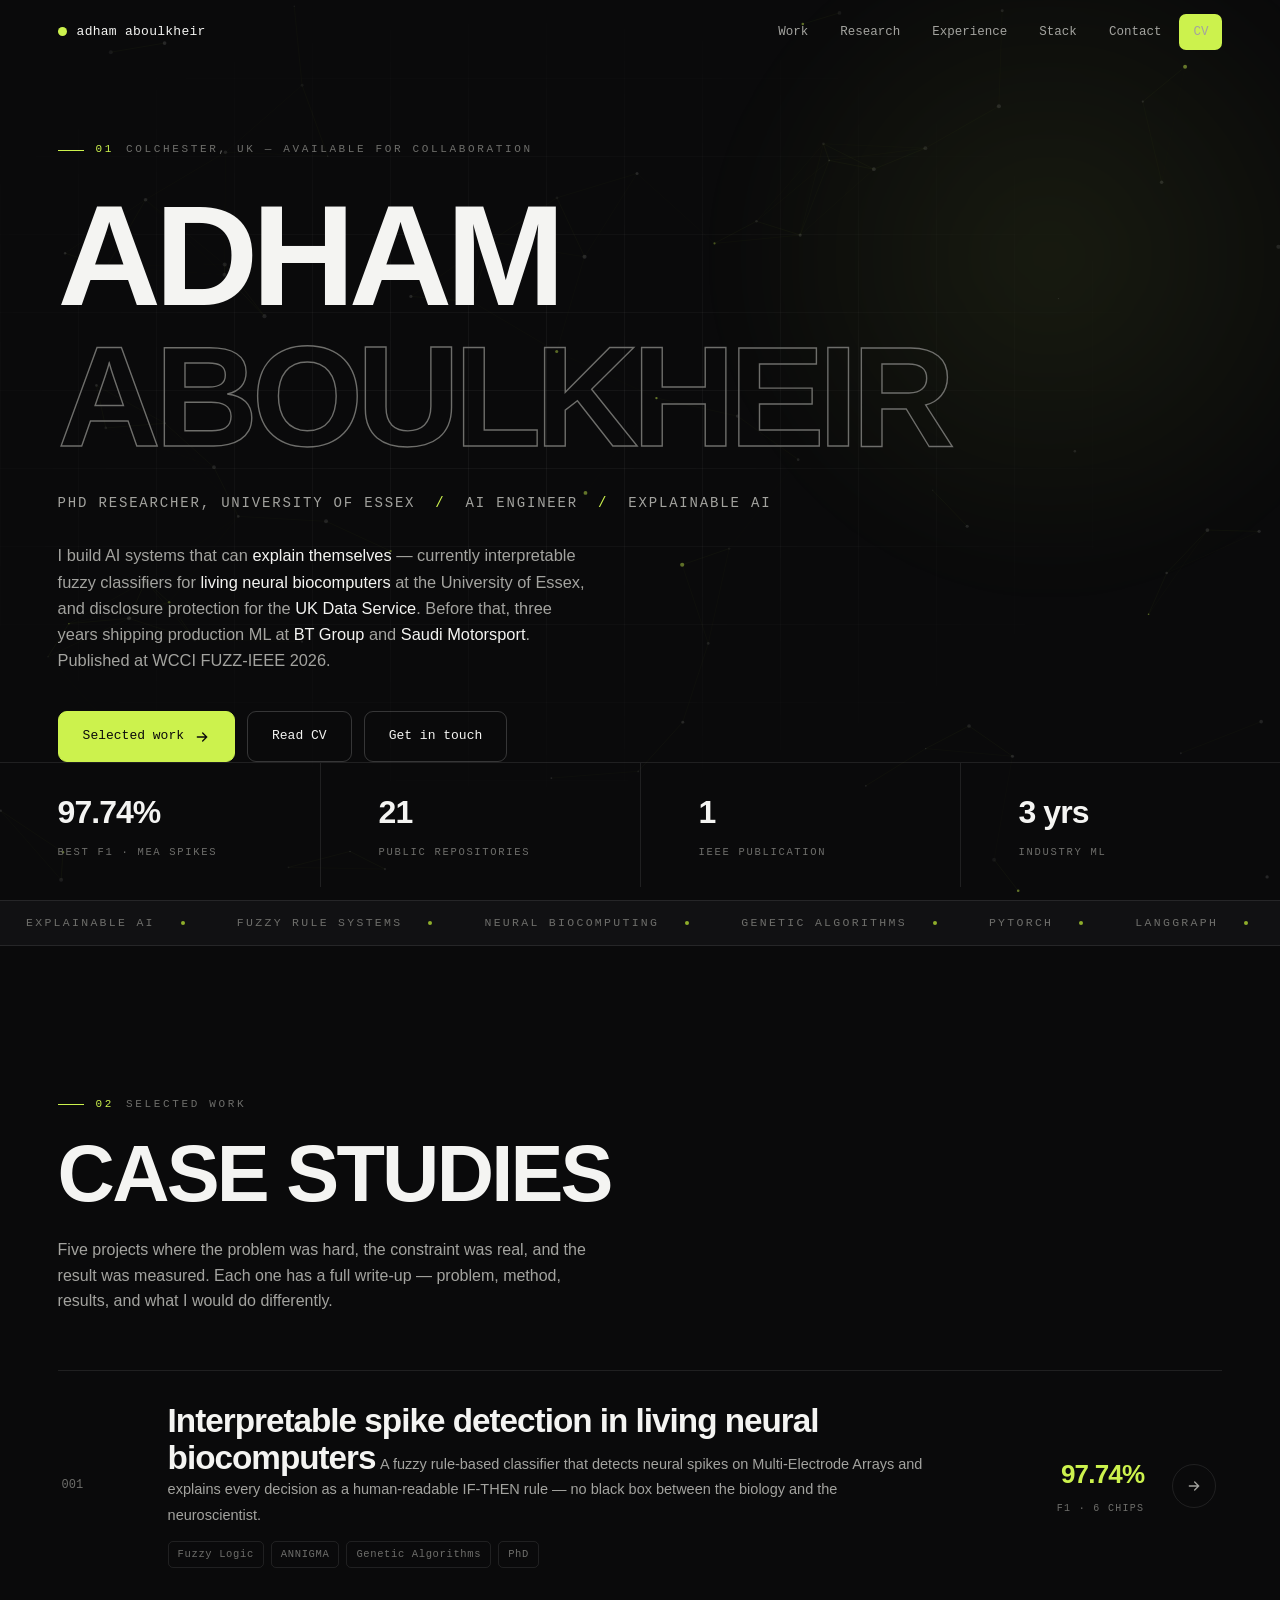
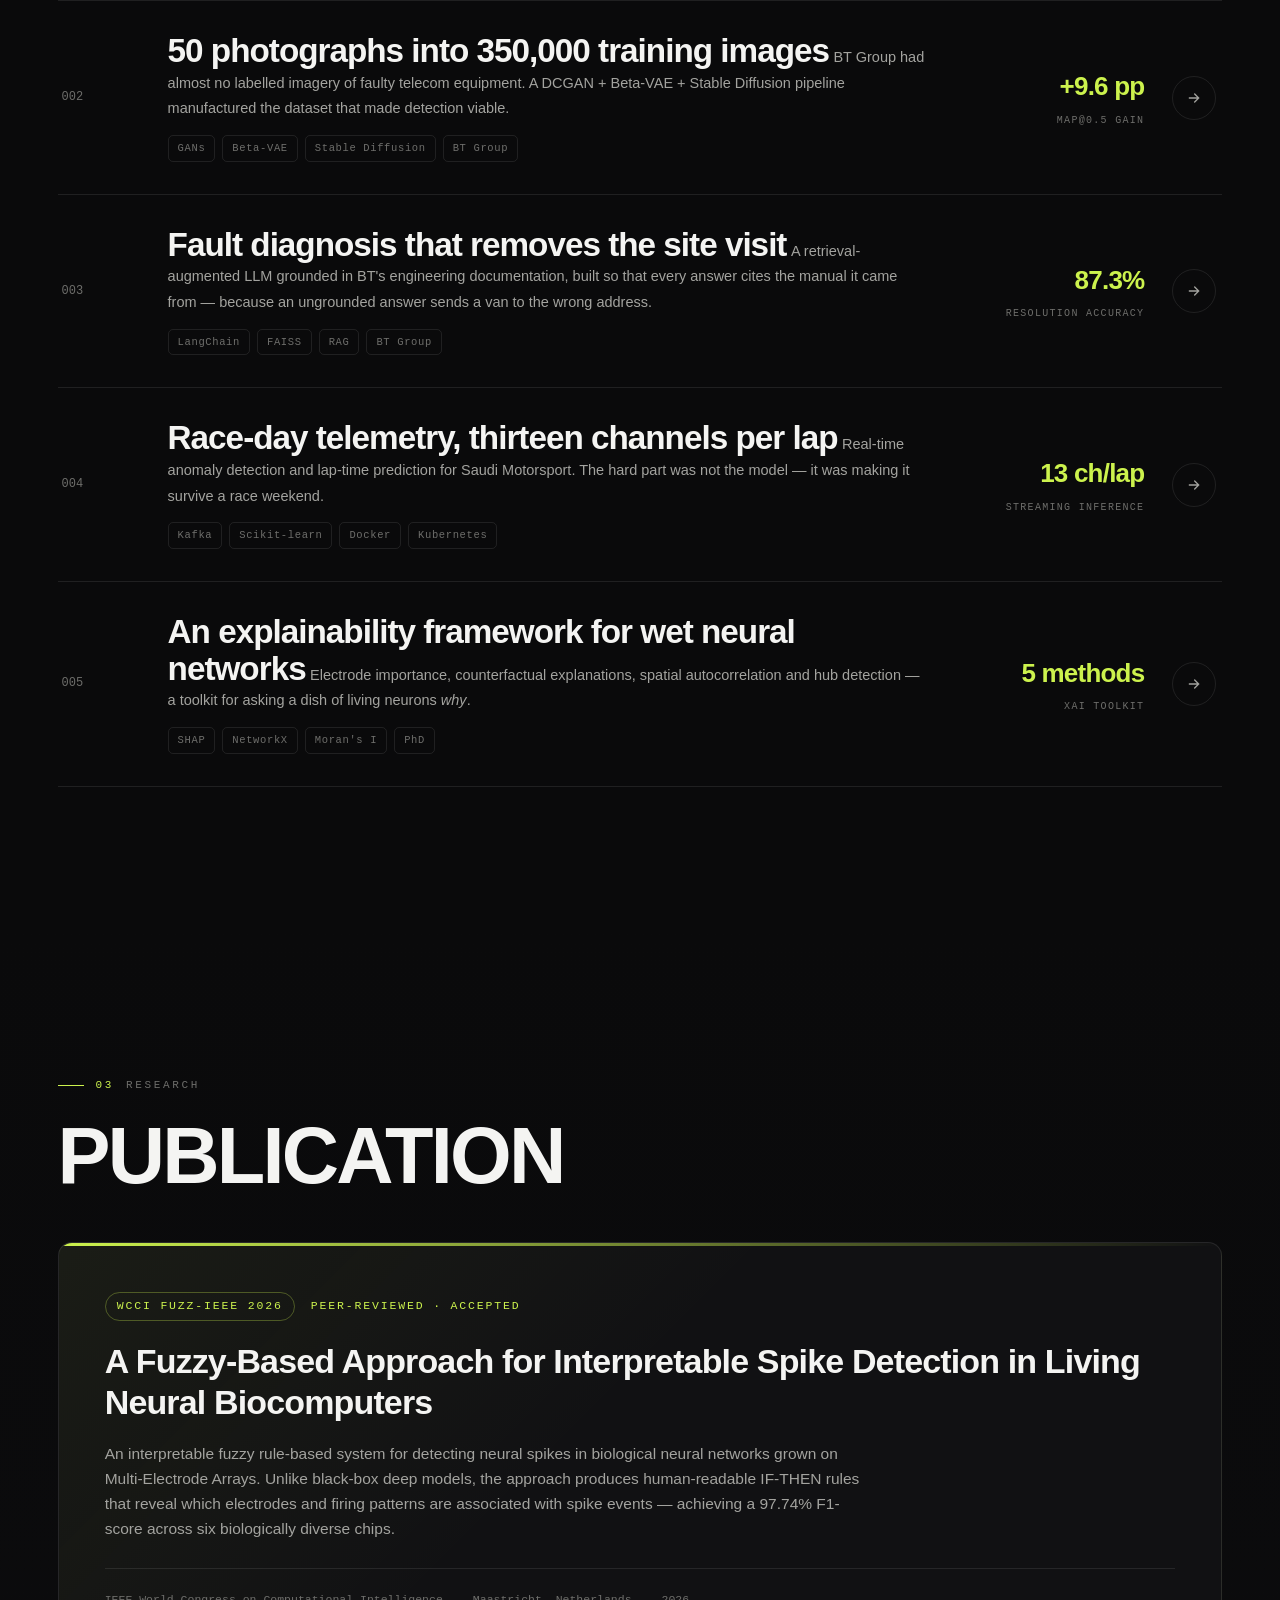
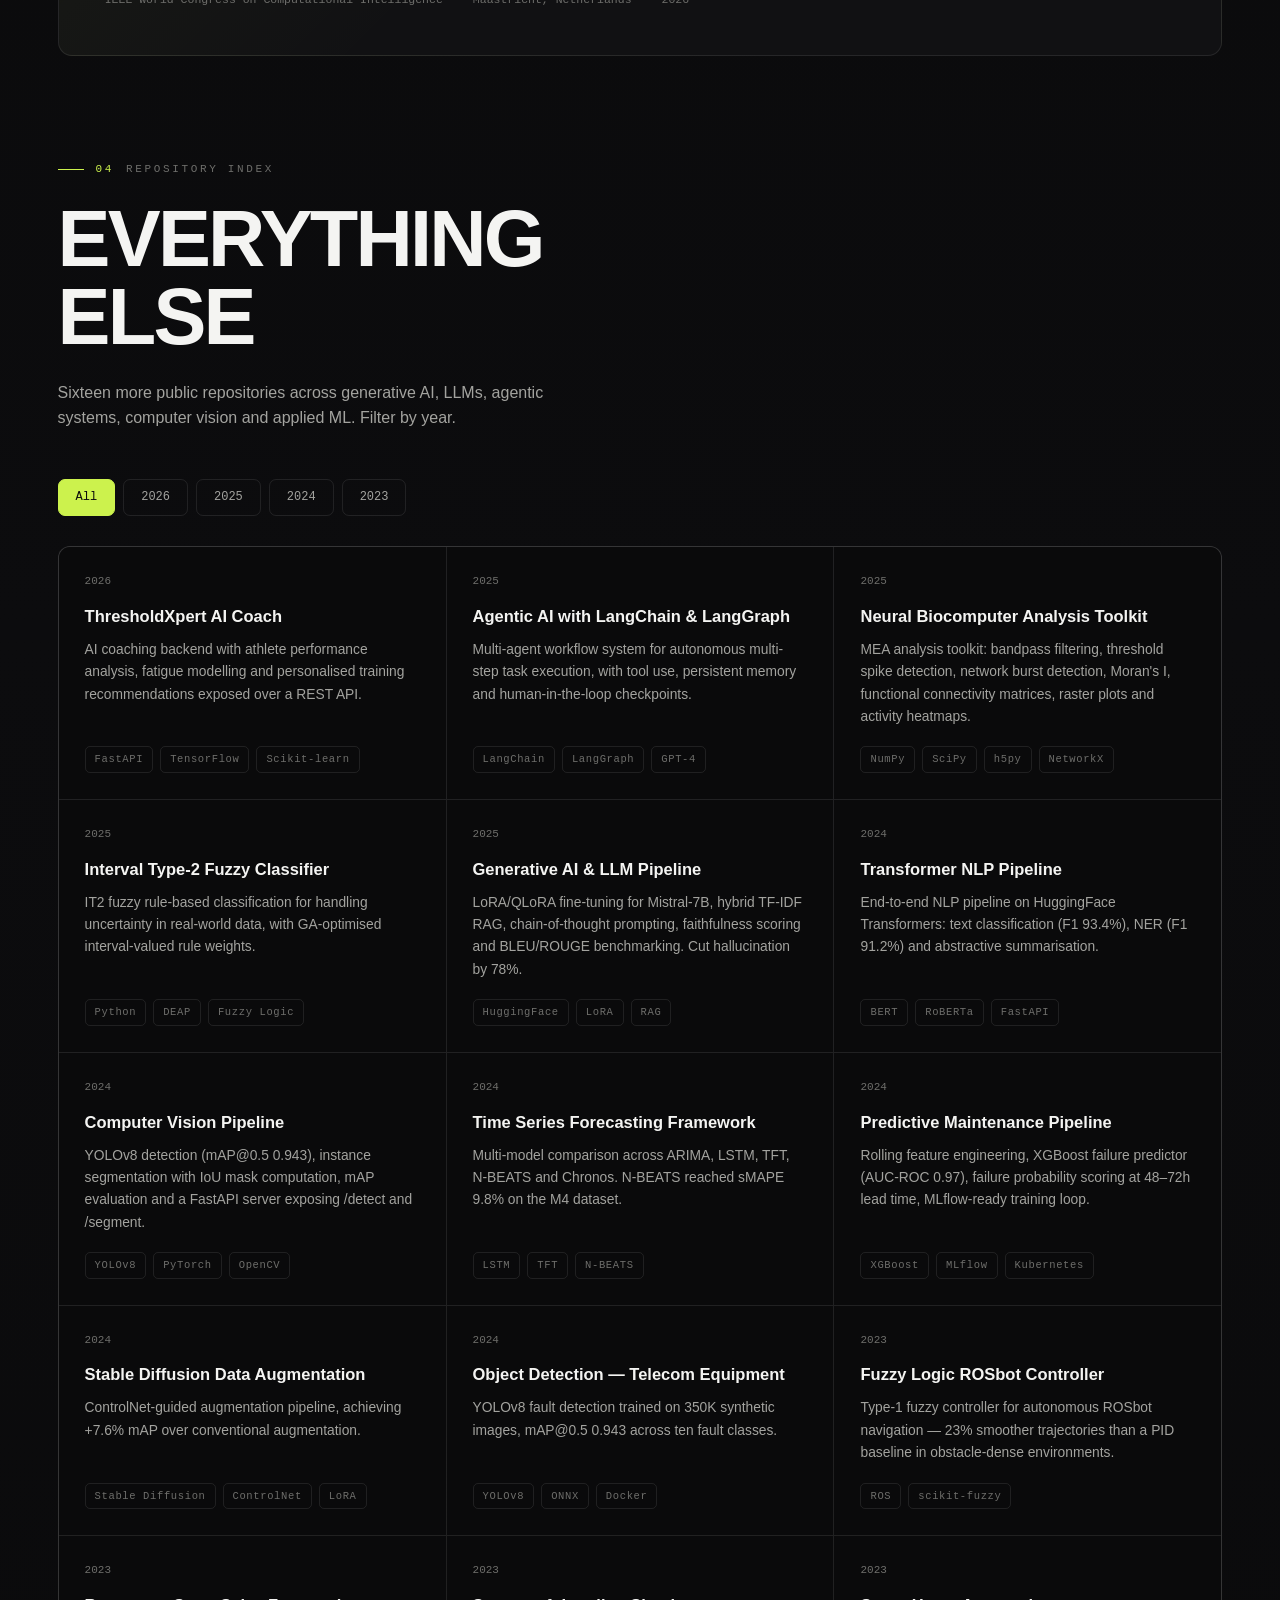
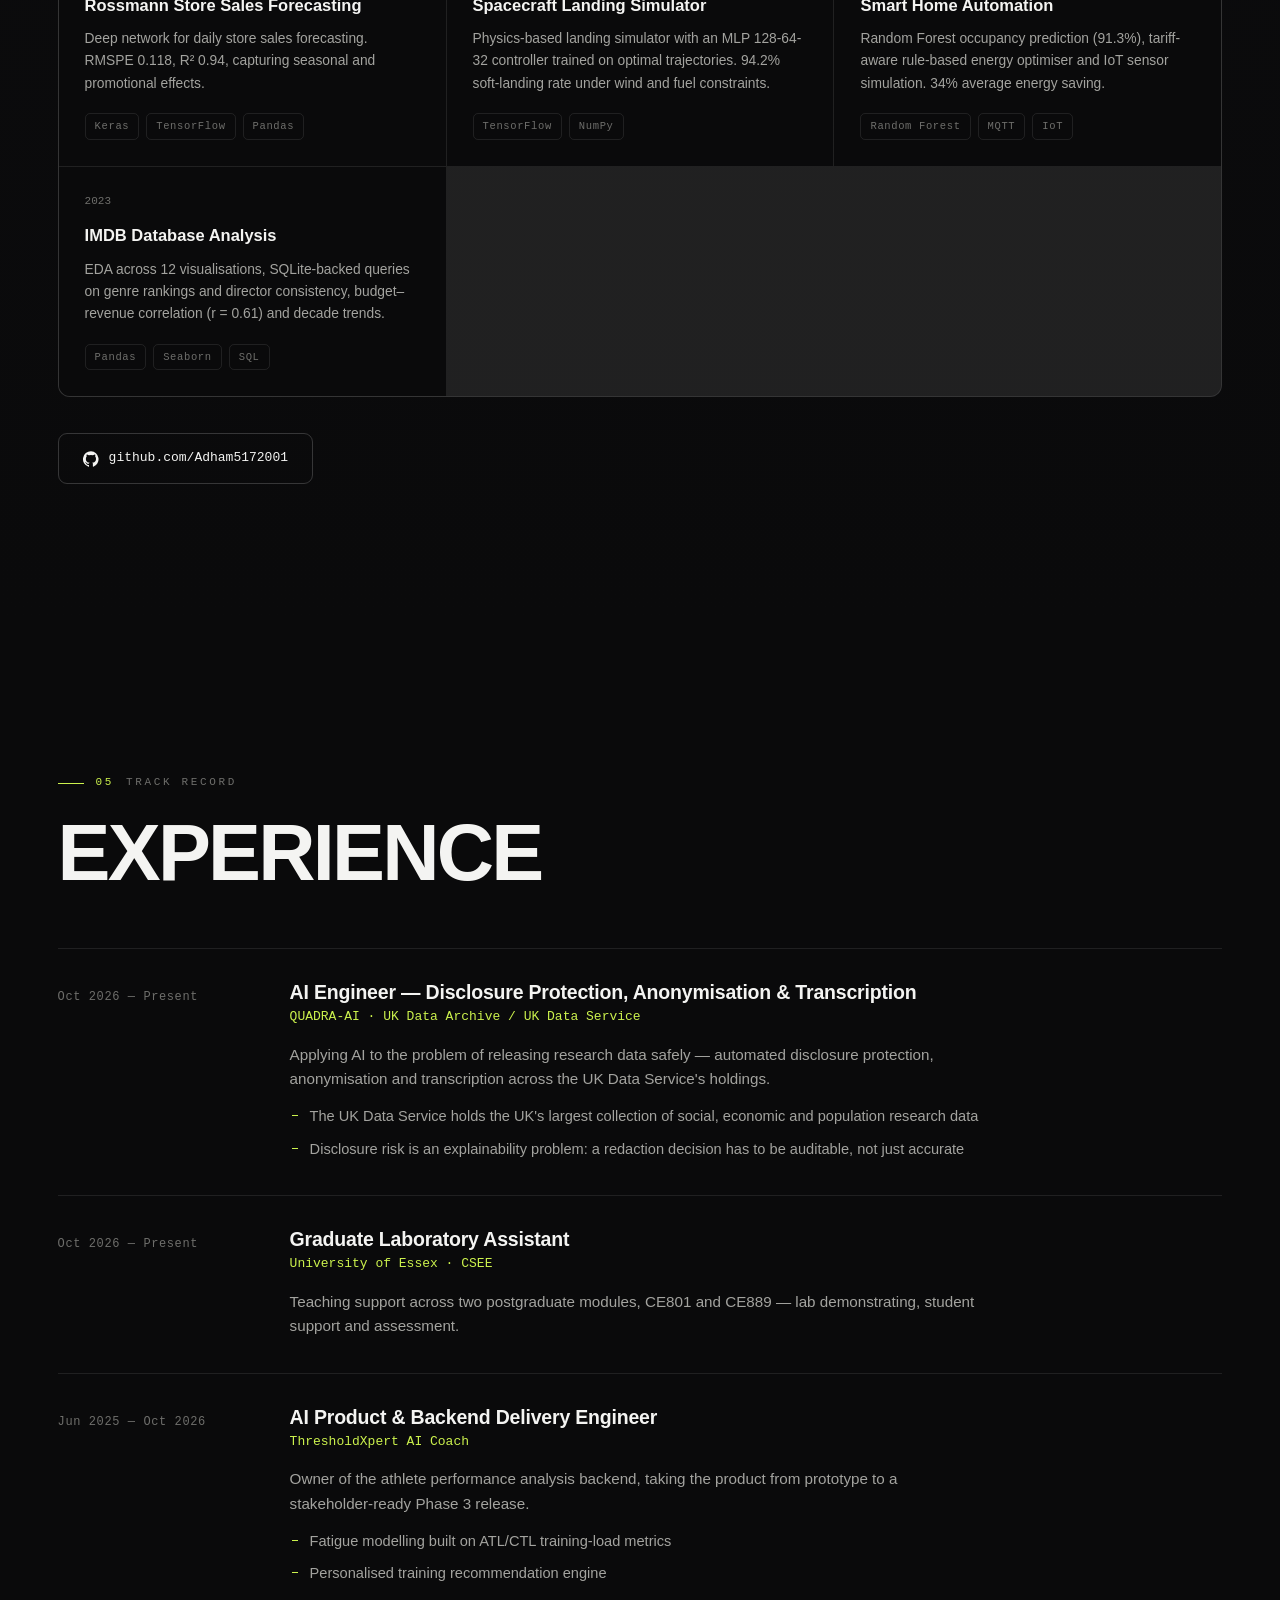
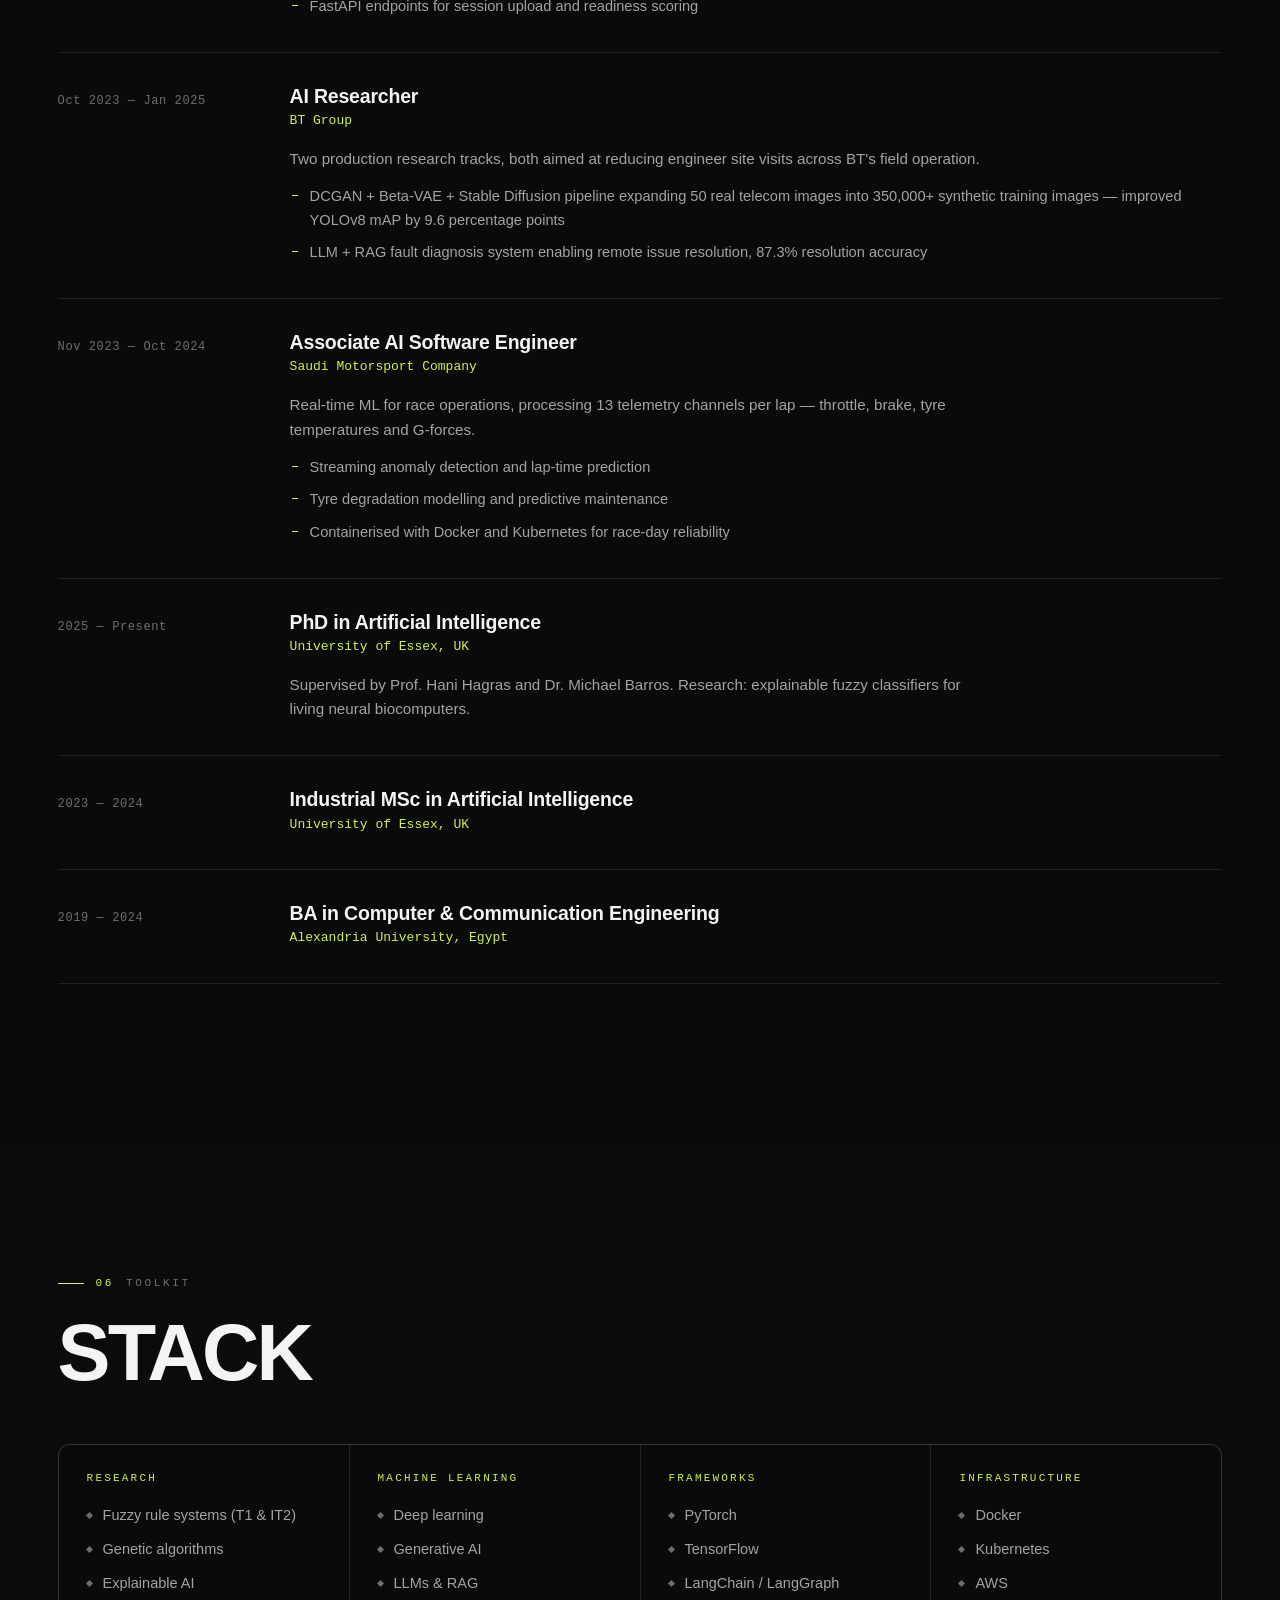
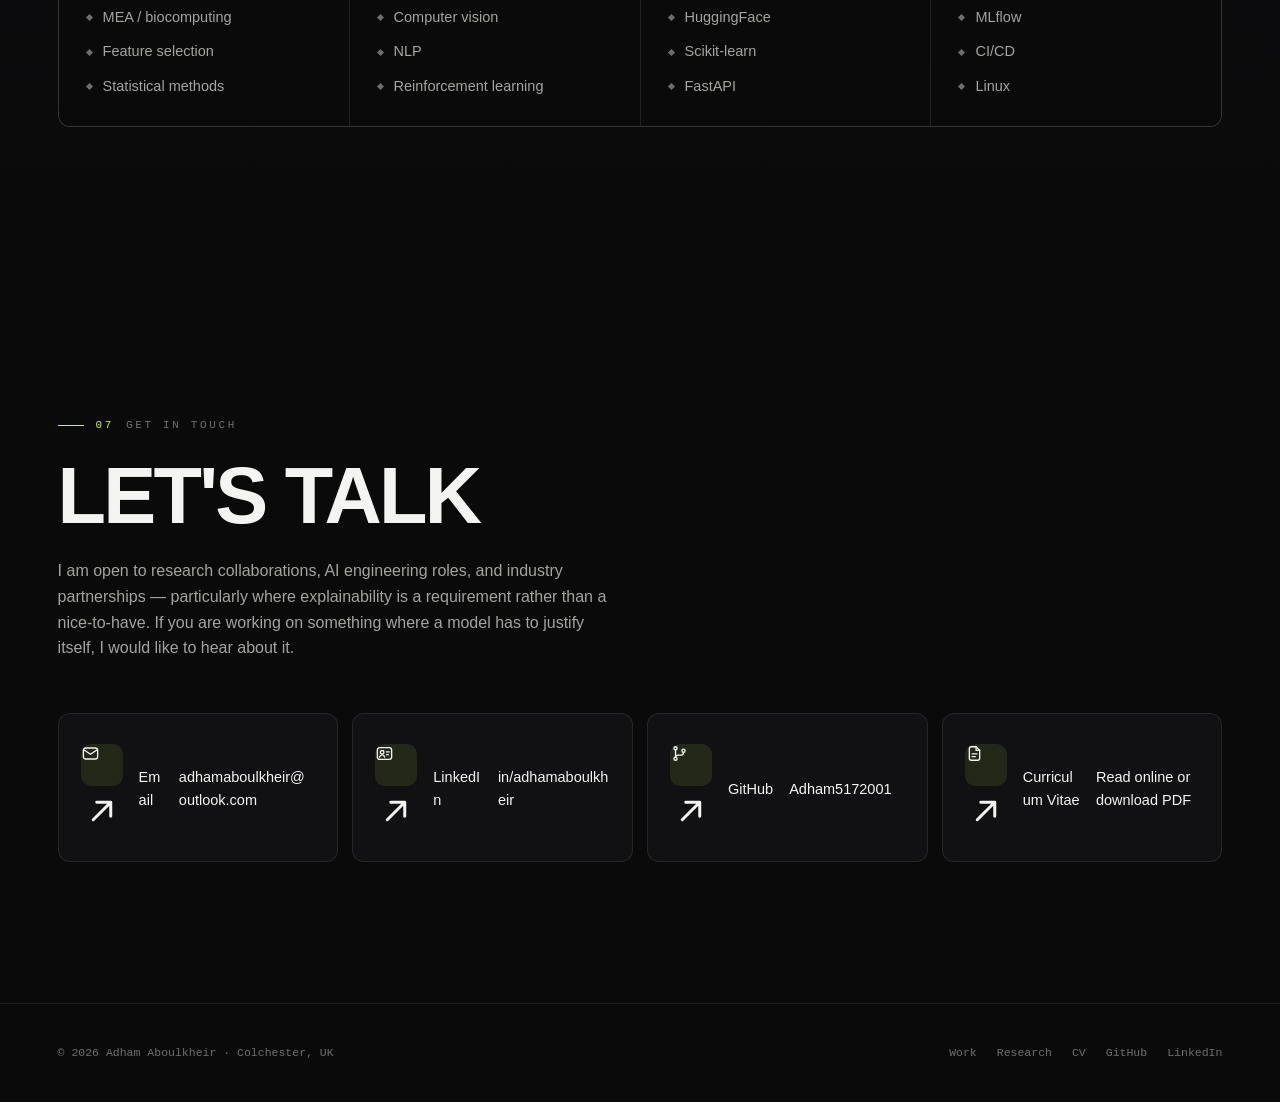
==== commit e6258841: "New roles (QUADRA-AI, GLA), contact card redesign, downloadable CV PDF" ====
--- a/index.html
+++ b/index.html
@@ -79,7 +79,7 @@
       <b>/</b>
       <span>Explainable AI</span>
     </div>
-    <p class="hero__lede">I build AI systems that can <strong>explain themselves</strong> — currently interpretable fuzzy classifiers for <strong>living neural biocomputers</strong> at the University of Essex. Before that, three years shipping production ML at <strong>BT Group</strong> and <strong>Saudi Motorsport</strong>. Published at WCCI FUZZ-IEEE 2026.</p>
+    <p class="hero__lede">I build AI systems that can <strong>explain themselves</strong> — currently interpretable fuzzy classifiers for <strong>living neural biocomputers</strong> at the University of Essex, and disclosure protection for the <strong>UK Data Service</strong>. Before that, three years shipping production ML at <strong>BT Group</strong> and <strong>Saudi Motorsport</strong>. Published at WCCI FUZZ-IEEE 2026.</p>
     <div class="hero__cta">
       <a class="btn btn--fill" href="#work">Selected work
         <svg viewBox="0 0 24 24" fill="none" stroke="currentColor" stroke-width="2" stroke-linecap="round"><path d="M5 12h14M13 6l6 6-6 6"/></svg>
@@ -233,7 +233,29 @@
 
     <div class="xp">
       <article class="xp__item rise">
-        <div class="xp__when">Jun 2025 — Present</div>
+        <div class="xp__when">Oct 2026 — Present</div>
+        <div>
+          <h3>AI Engineer — Disclosure Protection, Anonymisation &amp; Transcription</h3>
+          <div class="xp__org">QUADRA-AI · UK Data Archive / UK Data Service</div>
+          <p>Applying AI to the problem of releasing research data safely — automated disclosure protection, anonymisation and transcription across the UK Data Service's holdings.</p>
+          <ul class="xp__bul">
+            <li>The UK Data Service holds the UK's largest collection of social, economic and population research data</li>
+            <li>Disclosure risk is an explainability problem: a redaction decision has to be auditable, not just accurate</li>
+          </ul>
+        </div>
+      </article>
+
+      <article class="xp__item rise">
+        <div class="xp__when">Oct 2026 — Present</div>
+        <div>
+          <h3>Graduate Laboratory Assistant</h3>
+          <div class="xp__org">University of Essex · CSEE</div>
+          <p>Teaching support across two postgraduate modules, CE801 and CE889 — lab demonstrating, student support and assessment.</p>
+        </div>
+      </article>
+
+      <article class="xp__item rise">
+        <div class="xp__when">Jun 2025 — Oct 2026</div>
         <div>
           <h3>AI Product &amp; Backend Delivery Engineer</h3>
           <div class="xp__org">ThresholdXpert AI Coach</div>
@@ -339,20 +361,24 @@
     </div>
     <div class="contact">
       <a class="ccard rise" href="mailto:adhamaboulkheir@outlook.com">
-        <span class="ccard__ico"><svg viewBox="0 0 24 24" fill="none" stroke="currentColor" stroke-width="1.8"><rect x="2" y="4" width="20" height="16" rx="2"/><path d="m2 7 10 6 10-6"/></svg></span>
-        <span><b>Email</b><span>adhamaboulkheir@outlook.com</span></span>
+        <span class="ccard__top"><span class="ccard__ico" aria-hidden="true"><svg viewBox="0 0 24 24" fill="none" stroke="currentColor" stroke-width="1.7" stroke-linecap="round" stroke-linejoin="round"><rect x="3" y="5" width="18" height="14" rx="3"/><path d="m4 7.5 8 5.5 8-5.5"/></svg></span><span class="ccard__arw" aria-hidden="true"><svg viewBox="0 0 24 24" fill="none" stroke="currentColor" stroke-width="1.7" stroke-linecap="round" stroke-linejoin="round"><path d="M7 17 17 7M9 7h8v8"/></svg></span></span>
+        <span class="ccard__label">Email</span>
+        <span class="ccard__value">adhamaboulkheir@<wbr>outlook.com</span>
       </a>
       <a class="ccard rise" href="https://www.linkedin.com/in/adhamaboulkheir" target="_blank" rel="noopener">
-        <span class="ccard__ico"><svg viewBox="0 0 24 24" fill="currentColor"><path d="M4.98 3.5a2.5 2.5 0 1 1 0 5 2.5 2.5 0 0 1 0-5ZM2.4 9.5h5.2V21H2.4V9.5Zm7.6 0h5v1.6h.1c.7-1.2 2.3-2.1 4.2-2.1 4.1 0 4.7 2.5 4.7 5.9V21h-5.2v-5.3c0-1.3 0-2.9-1.8-2.9s-2 1.4-2 2.8V21H10V9.5Z"/></svg></span>
-        <span><b>LinkedIn</b><span>in/adhamaboulkheir</span></span>
+        <span class="ccard__top"><span class="ccard__ico" aria-hidden="true"><svg viewBox="0 0 24 24" fill="none" stroke="currentColor" stroke-width="1.7" stroke-linecap="round" stroke-linejoin="round"><rect x="3" y="4.5" width="18" height="15" rx="3"/><circle cx="9" cy="10.5" r="2.3"/><path d="M5.8 16.5c.5-1.7 1.7-2.7 3.2-2.7s2.7 1 3.2 2.7"/><path d="M14.5 10h3.5M14.5 13.5h2.5"/></svg></span><span class="ccard__arw" aria-hidden="true"><svg viewBox="0 0 24 24" fill="none" stroke="currentColor" stroke-width="1.7" stroke-linecap="round" stroke-linejoin="round"><path d="M7 17 17 7M9 7h8v8"/></svg></span></span>
+        <span class="ccard__label">LinkedIn</span>
+        <span class="ccard__value">in/adhamaboulkheir</span>
       </a>
       <a class="ccard rise" href="https://github.com/Adham5172001" target="_blank" rel="noopener">
-        <span class="ccard__ico"><svg viewBox="0 0 24 24" fill="currentColor"><path d="M12 .3a12 12 0 0 0-3.8 23.4c.6.1.8-.3.8-.6v-2.2c-3.3.7-4-1.6-4-1.6-.6-1.4-1.4-1.8-1.4-1.8-1.1-.7.1-.7.1-.7 1.2.1 1.8 1.2 1.8 1.2 1.1 1.8 2.8 1.3 3.5 1 .1-.8.4-1.3.8-1.6-2.7-.3-5.5-1.3-5.5-5.9 0-1.3.5-2.4 1.2-3.2-.1-.3-.5-1.5.1-3.2 0 0 1-.3 3.3 1.2a11.5 11.5 0 0 1 6 0c2.3-1.5 3.3-1.2 3.3-1.2.6 1.7.2 2.9.1 3.2.8.8 1.2 1.9 1.2 3.2 0 4.6-2.8 5.6-5.5 5.9.4.4.8 1.1.8 2.2v3.3c0 .3.2.7.8.6A12 12 0 0 0 12 .3Z"/></svg></span>
-        <span><b>GitHub</b><span>Adham5172001</span></span>
+        <span class="ccard__top"><span class="ccard__ico" aria-hidden="true"><svg viewBox="0 0 24 24" fill="none" stroke="currentColor" stroke-width="1.7" stroke-linecap="round" stroke-linejoin="round"><circle cx="7" cy="5.5" r="2"/><circle cx="7" cy="18.5" r="2"/><circle cx="17" cy="8.5" r="2"/><path d="M7 7.5v9"/><path d="M17 10.5v.5a3 3 0 0 1-3 3h-4a3 3 0 0 0-3 3"/></svg></span><span class="ccard__arw" aria-hidden="true"><svg viewBox="0 0 24 24" fill="none" stroke="currentColor" stroke-width="1.7" stroke-linecap="round" stroke-linejoin="round"><path d="M7 17 17 7M9 7h8v8"/></svg></span></span>
+        <span class="ccard__label">GitHub</span>
+        <span class="ccard__value">Adham5172001</span>
       </a>
       <a class="ccard rise" href="cv.html">
-        <span class="ccard__ico"><svg viewBox="0 0 24 24" fill="none" stroke="currentColor" stroke-width="1.8"><path d="M14 3H7a2 2 0 0 0-2 2v14a2 2 0 0 0 2 2h10a2 2 0 0 0 2-2V8l-5-5Z"/><path d="M14 3v5h5M9 13h6M9 17h4"/></svg></span>
-        <span><b>Curriculum Vitae</b><span>Read online or export PDF</span></span>
+        <span class="ccard__top"><span class="ccard__ico" aria-hidden="true"><svg viewBox="0 0 24 24" fill="none" stroke="currentColor" stroke-width="1.7" stroke-linecap="round" stroke-linejoin="round"><path d="M14 3.5H8a2.5 2.5 0 0 0-2.5 2.5v12A2.5 2.5 0 0 0 8 20.5h8a2.5 2.5 0 0 0 2.5-2.5V8z"/><path d="M14 3.5V8h4.5"/><path d="M9 12.5h6M9 16h4"/></svg></span><span class="ccard__arw" aria-hidden="true"><svg viewBox="0 0 24 24" fill="none" stroke="currentColor" stroke-width="1.7" stroke-linecap="round" stroke-linejoin="round"><path d="M7 17 17 7M9 7h8v8"/></svg></span></span>
+        <span class="ccard__label">Curriculum Vitae</span>
+        <span class="ccard__value">Read online or download PDF</span>
       </a>
     </div>
   </div>
--- a/assets/style.css
+++ b/assets/style.css
@@ -0,0 +1,448 @@
+/* ============================================================
+   adhamaboulkheir.io — design system
+   ============================================================ */
+
+:root{
+  /* canvas */
+  --bg:#0a0a0b;
+  --bg-elev:#111113;
+  --bg-elev-2:#17171a;
+  --hair:rgba(255,255,255,.09);
+  --hair-strong:rgba(255,255,255,.18);
+
+  /* ink */
+  --ink:#f4f4f2;
+  --ink-2:#a3a39f;
+  --ink-3:#6e6e6b;
+
+  /* accent */
+  --acid:#ccf24d;
+  --acid-dim:#8fae2b;
+  --acid-glow:rgba(204,242,77,.14);
+
+  /* type */
+  --display:"Archivo",-apple-system,sans-serif;
+  --body:"Inter",-apple-system,sans-serif;
+  --mono:"JetBrains Mono",ui-monospace,SFMono-Regular,monospace;
+
+  /* metrics */
+  --gutter:clamp(20px,4.5vw,64px);
+  --max:1400px;
+  --ease:cubic-bezier(.2,.7,.25,1);
+}
+
+*,*::before,*::after{box-sizing:border-box}
+html{scroll-behavior:smooth;-webkit-text-size-adjust:100%}
+body{
+  margin:0;background:var(--bg);color:var(--ink);
+  font-family:var(--body);font-size:16px;line-height:1.6;
+  -webkit-font-smoothing:antialiased;text-rendering:optimizeLegibility;
+  overflow-x:hidden;
+}
+img{max-width:100%;display:block}
+a{color:inherit;text-decoration:none}
+button{font:inherit}
+::selection{background:var(--acid);color:#0a0a0b}
+
+h1,h2,h3,h4{font-family:var(--display);font-weight:800;letter-spacing:-.035em;line-height:.98;margin:0}
+p{margin:0}
+ul,ol{margin:0;padding:0}
+
+.wrap{width:100%;max-width:var(--max);margin-inline:auto;padding-inline:var(--gutter)}
+.mono{font-family:var(--mono)}
+.acid{color:var(--acid)}
+
+/* skip link */
+.skip{position:absolute;left:-9999px;top:0;z-index:200;background:var(--acid);color:#0a0a0b;padding:10px 18px;font-family:var(--mono);font-size:13px}
+.skip:focus{left:12px;top:12px}
+:focus-visible{outline:2px solid var(--acid);outline-offset:3px;border-radius:3px}
+
+/* ============================================================
+   label / eyebrow
+   ============================================================ */
+.label{
+  display:inline-flex;align-items:center;gap:12px;
+  font-family:var(--mono);font-size:11px;letter-spacing:.24em;
+  text-transform:uppercase;color:var(--ink-3);
+}
+.label::before{content:"";width:26px;height:1px;background:var(--acid);flex:none}
+.label .idx{color:var(--acid)}
+
+/* ============================================================
+   nav
+   ============================================================ */
+.nav{
+  position:fixed;top:0;left:0;right:0;z-index:100;
+  border-bottom:1px solid transparent;
+  transition:background .35s var(--ease),border-color .35s var(--ease),backdrop-filter .35s;
+}
+.nav.stuck{background:rgba(10,10,11,.78);backdrop-filter:blur(16px) saturate(1.4);border-bottom-color:var(--hair)}
+.nav-in{display:flex;align-items:center;justify-content:space-between;height:64px}
+.logo{display:flex;align-items:center;gap:10px;font-family:var(--mono);font-size:13px;letter-spacing:.02em;color:var(--ink)}
+.logo .dot{width:9px;height:9px;border-radius:50%;background:var(--acid);flex:none;animation:ping 2.6s var(--ease) infinite}
+@keyframes ping{0%{box-shadow:0 0 0 0 rgba(204,242,77,.45)}70%,100%{box-shadow:0 0 0 9px rgba(204,242,77,0)}}
+.nav-links{display:flex;align-items:center;gap:4px;list-style:none}
+.nav-links a{
+  position:relative;display:block;padding:8px 14px;border-radius:7px;
+  font-family:var(--mono);font-size:12.5px;color:var(--ink-2);
+  transition:color .2s,background .2s;
+}
+.nav-links a:hover,.nav-links a[aria-current="page"]{color:var(--ink);background:rgba(255,255,255,.05)}
+.nav-cta{
+  display:inline-flex;align-items:center;gap:8px;padding:9px 16px;border-radius:8px;
+  background:var(--acid);color:#0a0a0b;font-family:var(--mono);font-size:12.5px;font-weight:500;
+  transition:transform .2s var(--ease),box-shadow .25s;
+}
+.nav-cta:hover{transform:translateY(-1px);box-shadow:0 6px 24px rgba(204,242,77,.24)}
+.burger{display:none;background:none;border:1px solid var(--hair);border-radius:8px;color:var(--ink);padding:9px 11px;cursor:pointer;line-height:0}
+
+/* ============================================================
+   buttons
+   ============================================================ */
+.btn{
+  display:inline-flex;align-items:center;gap:10px;
+  padding:14px 24px;border-radius:9px;border:1px solid var(--hair-strong);
+  font-family:var(--mono);font-size:13px;color:var(--ink);
+  transition:transform .22s var(--ease),background .25s,border-color .25s,box-shadow .25s;
+}
+.btn:hover{transform:translateY(-2px);background:rgba(255,255,255,.05);border-color:var(--ink-3)}
+.btn svg{width:16px;height:16px;flex:none}
+.btn--fill{background:var(--acid);color:#0a0a0b;border-color:var(--acid);font-weight:500}
+.btn--fill:hover{background:#dbff6a;border-color:#dbff6a;box-shadow:0 8px 30px rgba(204,242,77,.22)}
+
+/* ============================================================
+   hero
+   ============================================================ */
+.hero{position:relative;min-height:100svh;display:flex;flex-direction:column;justify-content:center;padding:120px 0 0;overflow:hidden}
+.hero__fx{position:absolute;inset:0;pointer-events:none}
+#lattice{position:absolute;inset:0;width:100%;height:100%;opacity:.55}
+.hero__grid{
+  position:absolute;inset:0;
+  background-image:linear-gradient(var(--hair) 1px,transparent 1px),linear-gradient(90deg,var(--hair) 1px,transparent 1px);
+  background-size:78px 78px;opacity:.5;
+  -webkit-mask-image:radial-gradient(ellipse 75% 65% at 40% 45%,#000 10%,transparent 72%);
+          mask-image:radial-gradient(ellipse 75% 65% at 40% 45%,#000 10%,transparent 72%);
+}
+.hero__glow{
+  position:absolute;width:60vw;height:60vw;max-width:800px;max-height:800px;
+  right:-12vw;top:-10vw;border-radius:50%;
+  background:radial-gradient(circle,rgba(204,242,77,.075),transparent 62%);
+  filter:blur(30px);
+}
+.hero .wrap{position:relative;z-index:2;width:100%}
+
+.hero h1{
+  font-size:clamp(52px,11.2vw,168px);
+  margin:26px 0 0;text-transform:uppercase;letter-spacing:-.045em;
+}
+.hero h1 .l2{display:block;color:transparent;-webkit-text-stroke:1.4px var(--ink-3)}
+.hero__role{
+  display:flex;flex-wrap:wrap;align-items:baseline;gap:10px 20px;margin-top:26px;
+  font-family:var(--mono);font-size:clamp(12px,1.15vw,14px);letter-spacing:.13em;text-transform:uppercase;color:var(--ink-2);
+}
+.hero__role b{color:var(--acid);font-weight:400}
+.hero__lede{max-width:58ch;margin-top:28px;font-size:clamp(16px,1.28vw,19px);color:var(--ink-2)}
+.hero__lede strong{color:var(--ink);font-weight:500}
+.hero__cta{display:flex;flex-wrap:wrap;gap:12px;margin-top:38px}
+
+.hero__metawrap{max-width:var(--max);margin-inline:auto;width:100%;position:relative;z-index:2}
+.hero__meta{
+  margin-top:auto;border-top:1px solid var(--hair);
+  display:grid;grid-template-columns:repeat(4,1fr);
+}
+.hero__meta div{padding:24px var(--gutter) 26px;border-left:1px solid var(--hair)}
+.hero__meta div:first-child{border-left:0}
+.hero__meta b{display:block;font-family:var(--display);font-weight:800;font-size:clamp(20px,2.5vw,32px);letter-spacing:-.03em;color:var(--ink)}
+.hero__meta span{display:block;margin-top:6px;font-family:var(--mono);font-size:10.5px;letter-spacing:.16em;text-transform:uppercase;color:var(--ink-3)}
+
+/* ticker */
+.ticker{position:relative;z-index:2;border-block:1px solid var(--hair);overflow:hidden;background:var(--bg-elev);padding:13px 0}
+.ticker__track{display:flex;width:max-content;animation:slide 46s linear infinite}
+.ticker:hover .ticker__track{animation-play-state:paused}
+@keyframes slide{to{transform:translateX(-50%)}}
+.ticker span{
+  font-family:var(--mono);font-size:11.5px;letter-spacing:.2em;text-transform:uppercase;color:var(--ink-3);
+  padding:0 26px;white-space:nowrap;display:inline-flex;align-items:center;gap:26px;
+}
+.ticker span::after{content:"";width:4px;height:4px;border-radius:50%;background:var(--acid-dim);flex:none}
+
+/* ============================================================
+   sections
+   ============================================================ */
+.sec{padding:clamp(88px,11vw,150px) 0;position:relative}
+.sec--alt{background:linear-gradient(180deg,var(--bg),#0c0c0e 45%,var(--bg))}
+.sec__head{max-width:70ch}
+.sec h2{font-size:clamp(38px,6.2vw,84px);margin-top:22px;text-transform:uppercase}
+.sec__head p{margin-top:24px;color:var(--ink-2);font-size:clamp(16px,1.2vw,18px);max-width:62ch}
+
+.rise{opacity:0;transform:translateY(30px);transition:opacity .8s var(--ease),transform .8s var(--ease)}
+.rise.on{opacity:1;transform:none}
+
+/* ============================================================
+   selected work — full-bleed rows
+   ============================================================ */
+.rows{margin-top:56px;border-top:1px solid var(--hair)}
+.row{
+  position:relative;display:grid;
+  grid-template-columns:78px minmax(0,1fr) 190px 46px;
+  align-items:center;gap:28px;
+  padding:32px 4px;border-bottom:1px solid var(--hair);
+  transition:padding-left .4s var(--ease),background .4s var(--ease);
+}
+.row::before{
+  content:"";position:absolute;left:0;top:0;bottom:0;width:0;
+  background:linear-gradient(90deg,var(--acid-glow),transparent 70%);
+  transition:width .5s var(--ease);
+}
+.row:hover{padding-left:24px}
+.row:hover::before{width:100%}
+.row__no{font-family:var(--mono);font-size:12px;color:var(--ink-3);position:relative}
+.row__main{position:relative;min-width:0}
+.row__title{font-family:var(--display);font-weight:700;font-size:clamp(21px,2.6vw,34px);letter-spacing:-.03em;line-height:1.1;transition:color .3s}
+.row:hover .row__title{color:var(--acid)}
+.row__sub{margin-top:10px;color:var(--ink-2);font-size:14.5px;max-width:72ch;line-height:1.6}
+.row__tags{display:flex;flex-wrap:wrap;gap:7px;margin-top:14px}
+.chip{font-family:var(--mono);font-size:10.5px;letter-spacing:.06em;padding:4px 9px;border:1px solid var(--hair);border-radius:5px;color:var(--ink-3)}
+.row__metric{position:relative;text-align:right}
+.row__metric b{display:block;font-family:var(--display);font-weight:800;font-size:clamp(19px,2.1vw,26px);letter-spacing:-.03em;color:var(--acid)}
+.row__metric span{display:block;margin-top:5px;font-family:var(--mono);font-size:10px;letter-spacing:.13em;text-transform:uppercase;color:var(--ink-3)}
+.row__go{position:relative;display:grid;place-items:center;width:44px;height:44px;border:1px solid var(--hair);border-radius:50%;color:var(--ink-2);transition:.35s var(--ease)}
+.row:hover .row__go{background:var(--acid);border-color:var(--acid);color:#0a0a0b;transform:rotate(45deg)}
+.row__go svg{width:16px;height:16px}
+
+/* ============================================================
+   repo grid (secondary projects)
+   ============================================================ */
+.filters{display:flex;flex-wrap:wrap;gap:8px;margin:48px 0 30px}
+.filters button{
+  font-family:var(--mono);font-size:12px;padding:8px 17px;border-radius:7px;
+  border:1px solid var(--hair);background:transparent;color:var(--ink-2);cursor:pointer;transition:.22s;
+}
+.filters button:hover{border-color:var(--hair-strong);color:var(--ink)}
+.filters button[aria-pressed="true"]{background:var(--acid);border-color:var(--acid);color:#0a0a0b}
+.repos{display:grid;grid-template-columns:repeat(auto-fill,minmax(316px,1fr));gap:1px;background:var(--hair);border:1px solid var(--hair);border-radius:12px;overflow:hidden}
+.repo{display:flex;flex-direction:column;background:var(--bg);padding:26px;transition:background .3s var(--ease)}
+.repo:hover{background:var(--bg-elev-2)}
+.repo__top{display:flex;align-items:center;justify-content:space-between;gap:14px}
+.repo__yr{font-family:var(--mono);font-size:11px;color:var(--ink-3)}
+.repo__arw{color:var(--ink-3);opacity:0;transform:translate(-4px,4px);transition:.3s var(--ease);line-height:0}
+.repo:hover .repo__arw{opacity:1;transform:none;color:var(--acid)}
+.repo h3{font-family:var(--body);font-weight:600;font-size:16.5px;letter-spacing:0;line-height:1.4;margin-top:14px}
+.repo p{margin-top:11px;font-size:13.8px;color:var(--ink-2);line-height:1.62;flex:1}
+.repo .row__tags{margin-top:18px}
+
+/* ============================================================
+   paper
+   ============================================================ */
+.paper{
+  margin-top:48px;position:relative;
+  border:1px solid var(--hair);border-radius:14px;overflow:hidden;
+  background:linear-gradient(135deg,rgba(204,242,77,.05),transparent 46%),var(--bg-elev);
+}
+.paper__bar{height:3px;background:linear-gradient(90deg,var(--acid),transparent)}
+.paper__in{padding:clamp(26px,3.6vw,48px)}
+.paper__venue{display:flex;flex-wrap:wrap;align-items:center;gap:10px 16px;font-family:var(--mono);font-size:11.5px;letter-spacing:.16em;text-transform:uppercase;color:var(--acid)}
+.paper__venue .pill{border:1px solid rgba(204,242,77,.3);border-radius:100px;padding:4px 11px;color:var(--acid)}
+.paper h3{font-size:clamp(21px,2.7vw,34px);line-height:1.2;margin-top:20px;font-weight:700;letter-spacing:-.025em}
+.paper__abs{margin-top:20px;color:var(--ink-2);max-width:88ch;font-size:15.5px}
+.paper__foot{margin-top:26px;padding-top:22px;border-top:1px solid var(--hair);display:flex;flex-wrap:wrap;gap:12px 30px;font-family:var(--mono);font-size:11.5px;color:var(--ink-3)}
+
+/* ============================================================
+   experience
+   ============================================================ */
+.xp{margin-top:56px;display:grid;gap:0;border-top:1px solid var(--hair)}
+.xp__item{display:grid;grid-template-columns:200px minmax(0,1fr);gap:32px;padding:34px 0;border-bottom:1px solid var(--hair)}
+.xp__when{font-family:var(--mono);font-size:12px;color:var(--ink-3);letter-spacing:.05em;padding-top:5px}
+.xp__item h3{font-family:var(--body);font-weight:600;font-size:19.5px;letter-spacing:-.01em}
+.xp__org{margin-top:5px;color:var(--acid);font-family:var(--mono);font-size:13px}
+.xp__item p{margin-top:15px;color:var(--ink-2);max-width:82ch;font-size:15.2px}
+.xp__bul{margin-top:14px;list-style:none;display:grid;gap:9px}
+.xp__bul li{position:relative;padding-left:20px;color:var(--ink-2);font-size:14.6px}
+.xp__bul li::before{content:"";position:absolute;left:2px;top:10px;width:6px;height:1px;background:var(--acid)}
+
+/* ============================================================
+   skills
+   ============================================================ */
+.stack{display:grid;grid-template-columns:repeat(auto-fit,minmax(270px,1fr));gap:1px;background:var(--hair);border:1px solid var(--hair);border-radius:12px;overflow:hidden;margin-top:52px}
+.stack__col{background:var(--bg);padding:28px}
+.stack__col h3{font-family:var(--mono);font-weight:400;font-size:11px;letter-spacing:.2em;text-transform:uppercase;color:var(--acid)}
+.stack__col ul{list-style:none;margin-top:20px;display:grid;gap:11px}
+.stack__col li{display:flex;align-items:center;gap:11px;font-size:14.5px;color:var(--ink-2)}
+.stack__col li::before{content:"";width:5px;height:5px;background:var(--ink-3);flex:none;transform:rotate(45deg)}
+
+/* ============================================================
+   contact
+   ============================================================ */
+.contact{display:grid;grid-template-columns:repeat(auto-fit,minmax(255px,1fr));gap:14px;margin-top:52px}
+.ccard{display:flex;align-items:center;gap:16px;padding:22px;border:1px solid var(--hair);border-radius:12px;background:var(--bg-elev);transition:.28s var(--ease)}
+.ccard:hover{border-color:var(--acid);transform:translateY(-3px);background:var(--bg-elev-2)}
+.ccard__ico{width:42px;height:42px;flex:none;display:grid;place-items:center;border-radius:10px;background:rgba(204,242,77,.1);color:var(--acid)}
+.ccard__ico svg{width:19px;height:19px}
+.ccard b{display:block;font-family:var(--mono);font-size:10px;letter-spacing:.18em;text-transform:uppercase;color:var(--ink-3);font-weight:400}
+.ccard span{display:block;margin-top:4px;font-size:14.5px;color:var(--ink);word-break:break-word}
+
+/* ============================================================
+   footer
+   ============================================================ */
+.foot{border-top:1px solid var(--hair);padding:40px 0;background:var(--bg)}
+.foot__in{display:flex;flex-wrap:wrap;gap:18px 30px;align-items:center;justify-content:space-between;font-family:var(--mono);font-size:11.5px;color:var(--ink-3)}
+.foot__in a:hover{color:var(--acid)}
+.foot nav{display:flex;flex-wrap:wrap;gap:20px}
+
+/* ============================================================
+   case study pages
+   ============================================================ */
+.cs-hero{padding:150px 0 0;position:relative;border-bottom:1px solid var(--hair)}
+.crumb{font-family:var(--mono);font-size:11.5px;color:var(--ink-3);display:flex;gap:9px;align-items:center;flex-wrap:wrap}
+.crumb a:hover{color:var(--acid)}
+.cs-hero h1{font-size:clamp(36px,6.4vw,80px);margin-top:24px;letter-spacing:-.04em;line-height:1.02}
+.cs-hero__lede{margin-top:24px;max-width:70ch;font-size:clamp(16px,1.25vw,19px);color:var(--ink-2)}
+.cs-hero__facts{display:flex;flex-wrap:wrap;gap:10px;margin-top:26px}
+.cs-metrics{margin-top:52px;display:grid;grid-template-columns:repeat(auto-fit,minmax(170px,1fr));border-top:1px solid var(--hair)}
+.cs-metrics div{padding:26px 24px;border-left:1px solid var(--hair)}
+.cs-metrics div:first-child{border-left:0;padding-left:0}
+.cs-metrics b{display:block;font-family:var(--display);font-weight:800;font-size:clamp(24px,3vw,38px);letter-spacing:-.035em;color:var(--acid)}
+.cs-metrics span{display:block;margin-top:7px;font-family:var(--mono);font-size:10.5px;letter-spacing:.15em;text-transform:uppercase;color:var(--ink-3)}
+
+.cs-body{padding-block:clamp(64px,8vw,110px);display:grid;grid-template-columns:minmax(0,1fr) 250px;gap:clamp(40px,6vw,90px);align-items:start}
+.cs-toc{position:sticky;top:100px;font-family:var(--mono);font-size:12px;display:grid;gap:2px}
+.cs-toc b{display:block;font-weight:400;font-size:10.5px;letter-spacing:.2em;text-transform:uppercase;color:var(--ink-3);margin-bottom:12px}
+.cs-toc a{padding:7px 12px;border-left:1px solid var(--hair);color:var(--ink-3);transition:.22s}
+.cs-toc a:hover,.cs-toc a.active{color:var(--acid);border-left-color:var(--acid)}
+
+.prose{max-width:74ch}
+.prose h2{font-size:clamp(24px,3.1vw,38px);margin-top:64px;letter-spacing:-.03em;scroll-margin-top:100px}
+.prose h2:first-child{margin-top:0}
+.prose h3{font-family:var(--body);font-weight:600;font-size:18px;letter-spacing:-.01em;margin-top:36px}
+.prose p{margin-top:19px;color:var(--ink-2);font-size:16.2px;line-height:1.75}
+.prose strong{color:var(--ink);font-weight:600}
+.prose ul,.prose ol{margin-top:19px;padding-left:0;list-style:none;display:grid;gap:11px}
+.prose ul li{position:relative;padding-left:24px;color:var(--ink-2);line-height:1.7}
+.prose ul li::before{content:"";position:absolute;left:3px;top:12px;width:8px;height:1px;background:var(--acid)}
+.prose ol{counter-reset:n}
+.prose ol li{position:relative;padding-left:34px;color:var(--ink-2);line-height:1.7;counter-increment:n}
+.prose ol li::before{content:counter(n,decimal-leading-zero);position:absolute;left:0;top:0;font-family:var(--mono);font-size:12px;color:var(--acid)}
+.prose a:not(.btn){color:var(--acid);border-bottom:1px solid rgba(204,242,77,.35)}
+
+.callout{margin-top:28px;border-left:2px solid var(--acid);background:rgba(204,242,77,.045);padding:20px 24px;border-radius:0 10px 10px 0}
+.callout b{display:block;font-family:var(--mono);font-size:10.5px;letter-spacing:.18em;text-transform:uppercase;color:var(--acid);margin-bottom:9px;font-weight:400}
+.callout p{margin-top:0;font-size:15px}
+
+.figure{margin-top:34px;margin-inline:0;border:1px solid var(--hair);border-radius:12px;overflow:hidden;background:var(--bg-elev)}
+.figure--svg{background:var(--bg-elev)}
+.figure--svg svg{display:block;width:100%;height:auto}
+@media(min-width:1180px){
+  .figure--svg{width:min(112%,calc(74ch + 90px));margin-left:calc((min(112%,74ch + 90px) - 100%) / -2)}
+}
+.figure--svg figcaption{border-top:1px solid var(--hair)}
+.figure__ph{aspect-ratio:16/9;display:grid;place-items:center;text-align:center;padding:24px;color:var(--ink-3);font-family:var(--mono);font-size:12px;line-height:1.8;
+  background-image:linear-gradient(var(--hair) 1px,transparent 1px),linear-gradient(90deg,var(--hair) 1px,transparent 1px);background-size:36px 36px}
+.figure figcaption{padding:14px 20px;border-top:1px solid var(--hair);font-family:var(--mono);font-size:11.5px;color:var(--ink-3)}
+
+.tbl-scroll{margin-top:28px;overflow-x:auto}
+.tbl{width:100%;border-collapse:collapse;font-size:14.5px;min-width:460px}
+.tbl th,.tbl td{text-align:left;padding:13px 16px;border-bottom:1px solid var(--hair)}
+.tbl th{font-family:var(--mono);font-size:10.5px;letter-spacing:.14em;text-transform:uppercase;color:var(--ink-3);font-weight:400}
+.tbl td{color:var(--ink-2)}
+.tbl td:first-child{color:var(--ink)}
+.tbl tbody tr:hover{background:rgba(255,255,255,.025)}
+
+.nextprev{border-top:1px solid var(--hair);display:grid;grid-template-columns:1fr 1fr}
+.nextprev a{padding:44px var(--gutter);transition:background .3s}
+.nextprev a:hover{background:var(--bg-elev)}
+.nextprev a+a{border-left:1px solid var(--hair);text-align:right}
+.nextprev small{font-family:var(--mono);font-size:10.5px;letter-spacing:.18em;text-transform:uppercase;color:var(--ink-3)}
+.nextprev strong{display:block;margin-top:10px;font-family:var(--display);font-weight:700;font-size:clamp(18px,2.2vw,26px);letter-spacing:-.03em}
+.nextprev a:hover strong{color:var(--acid)}
+
+/* ============================================================
+   CV page
+   ============================================================ */
+.cv{padding-block:130px 90px}
+.cv__head{display:flex;flex-wrap:wrap;gap:26px;align-items:flex-end;justify-content:space-between;border-bottom:1px solid var(--hair);padding-bottom:34px}
+.cv__head h1{font-size:clamp(38px,6vw,72px);text-transform:uppercase}
+.cv__head .sub{margin-top:12px;font-family:var(--mono);font-size:12.5px;letter-spacing:.16em;text-transform:uppercase;color:var(--acid)}
+.cv__contact{font-family:var(--mono);font-size:12.5px;color:var(--ink-2);display:grid;gap:6px;text-align:right}
+.cv__contact a:hover{color:var(--acid)}
+.cv__grid{display:grid;grid-template-columns:180px minmax(0,1fr);gap:30px;padding:38px 0;border-bottom:1px solid var(--hair)}
+.cv__grid > h2{font-family:var(--mono);font-weight:400;font-size:11px;letter-spacing:.2em;text-transform:uppercase;color:var(--acid);padding-top:5px}
+.cv__entry+.cv__entry{margin-top:30px}
+.cv__entry .top{display:flex;flex-wrap:wrap;gap:6px 18px;align-items:baseline;justify-content:space-between}
+.cv__entry h3{font-family:var(--body);font-weight:600;font-size:17px;letter-spacing:-.01em}
+.cv__entry .when{font-family:var(--mono);font-size:11.5px;color:var(--ink-3);white-space:nowrap}
+.cv__entry .org{margin-top:4px;font-size:14.5px;color:var(--acid)}
+.cv__entry ul{margin-top:12px;list-style:none;display:grid;gap:8px}
+.cv__entry li{position:relative;padding-left:19px;font-size:14.6px;color:var(--ink-2);line-height:1.65}
+.cv__entry li::before{content:"";position:absolute;left:2px;top:10px;width:7px;height:1px;background:var(--acid)}
+.cv__inline{display:flex;flex-wrap:wrap;gap:8px}
+.cv__inline span{font-family:var(--mono);font-size:12px;padding:6px 12px;border:1px solid var(--hair);border-radius:6px;color:var(--ink-2)}
+
+/* ============================================================
+   404
+   ============================================================ */
+.nf{min-height:100svh;display:grid;place-items:center;text-align:center;padding:100px var(--gutter)}
+.nf h1{font-size:clamp(80px,18vw,220px);color:transparent;-webkit-text-stroke:1.6px var(--ink-3)}
+
+/* ============================================================
+   responsive
+   ============================================================ */
+@media(max-width:1000px){
+  .cs-body{grid-template-columns:minmax(0,1fr)}
+  .cs-toc{display:none}
+  .row{grid-template-columns:52px minmax(0,1fr) 44px;gap:18px}
+  .row__metric{grid-column:2;text-align:left;margin-top:4px}
+  .row__metric b{font-size:20px}
+}
+@media(max-width:860px){
+  .burger{display:block}
+  .nav-links{
+    position:fixed;inset:64px 0 auto 0;flex-direction:column;align-items:stretch;gap:0;
+    background:rgba(10,10,11,.97);backdrop-filter:blur(18px);
+    border-bottom:1px solid var(--hair);padding:10px var(--gutter) 24px;display:none;
+  }
+  .nav-links.open{display:flex}
+  .nav-links a{padding:15px 0;border-bottom:1px solid var(--hair);border-radius:0;font-size:15px}
+  .nav-links li:last-child a{border-bottom:0}
+  .nav-cta{justify-content:center;margin-top:16px;padding:14px}
+  .hero__meta{grid-template-columns:repeat(2,1fr)}
+  .hero__meta div{border-left:0;border-top:1px solid var(--hair);padding-inline:var(--gutter)}
+  .hero__meta div:nth-child(2n){border-left:1px solid var(--hair)}
+  .hero__meta div:nth-child(-n+2){border-top:0}
+  .xp__item{grid-template-columns:1fr;gap:12px}
+  .cv__grid{grid-template-columns:1fr;gap:18px}
+  .cv__contact{text-align:left}
+  .nextprev{grid-template-columns:1fr}
+  .nextprev a+a{border-left:0;border-top:1px solid var(--hair);text-align:left}
+  .cs-metrics div{padding-inline:18px}
+  .cs-metrics div:first-child{padding-left:0}
+}
+
+/* ============================================================
+   motion / print
+   ============================================================ */
+@media(prefers-reduced-motion:reduce){
+  *,*::before,*::after{animation-duration:.001ms!important;animation-iteration-count:1!important;transition-duration:.001ms!important;scroll-behavior:auto!important}
+  .rise{opacity:1;transform:none}
+}
+
+@media print{
+  :root{--bg:#fff;--ink:#111;--ink-2:#333;--ink-3:#666;--hair:#ccc;--acid:#000;--bg-elev:#fff}
+  body{background:#fff;color:#111;font-size:10.5pt;line-height:1.45}
+  .nav,.foot,.no-print,.burger,.hero__fx{display:none!important}
+  .cv{padding:0}
+  .cv__grid{page-break-inside:avoid;padding:14px 0}
+  .cv__entry{page-break-inside:avoid}
+  .cv__head h1{font-size:26pt}
+  .cv__head .sub{color:#000}
+  .cv__entry .org{color:#000;font-weight:600}
+  .cv__grid > h2{color:#000;font-weight:700}
+  .cv__entry li::before{background:#000}
+  a{color:#111;text-decoration:none}
+  .wrap{padding:0;max-width:none}
+  @page{margin:14mm}
+}
+
+
+/* Figures still awaiting real data are hidden rather than shown as empty boxes.
+   Delete this rule once the plots are dropped in. */
+.figure:has(.figure__ph){display:none}
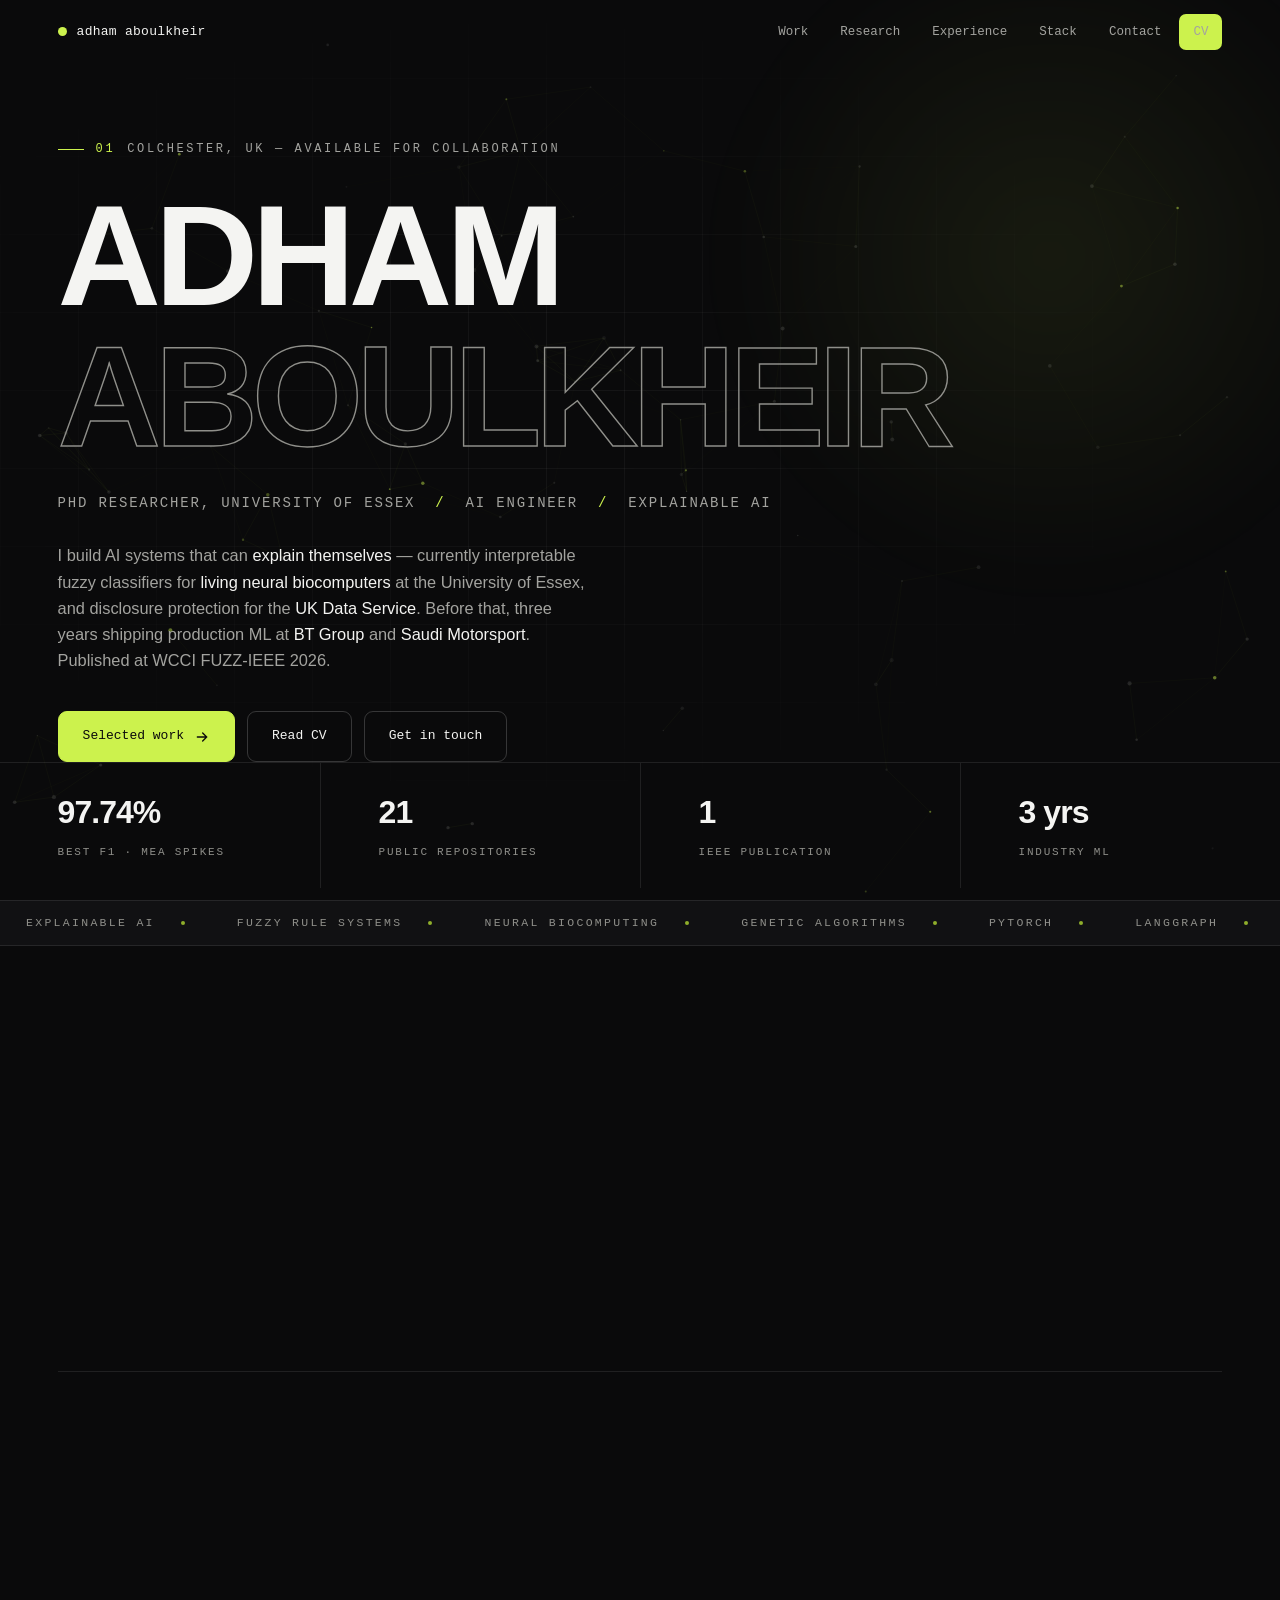
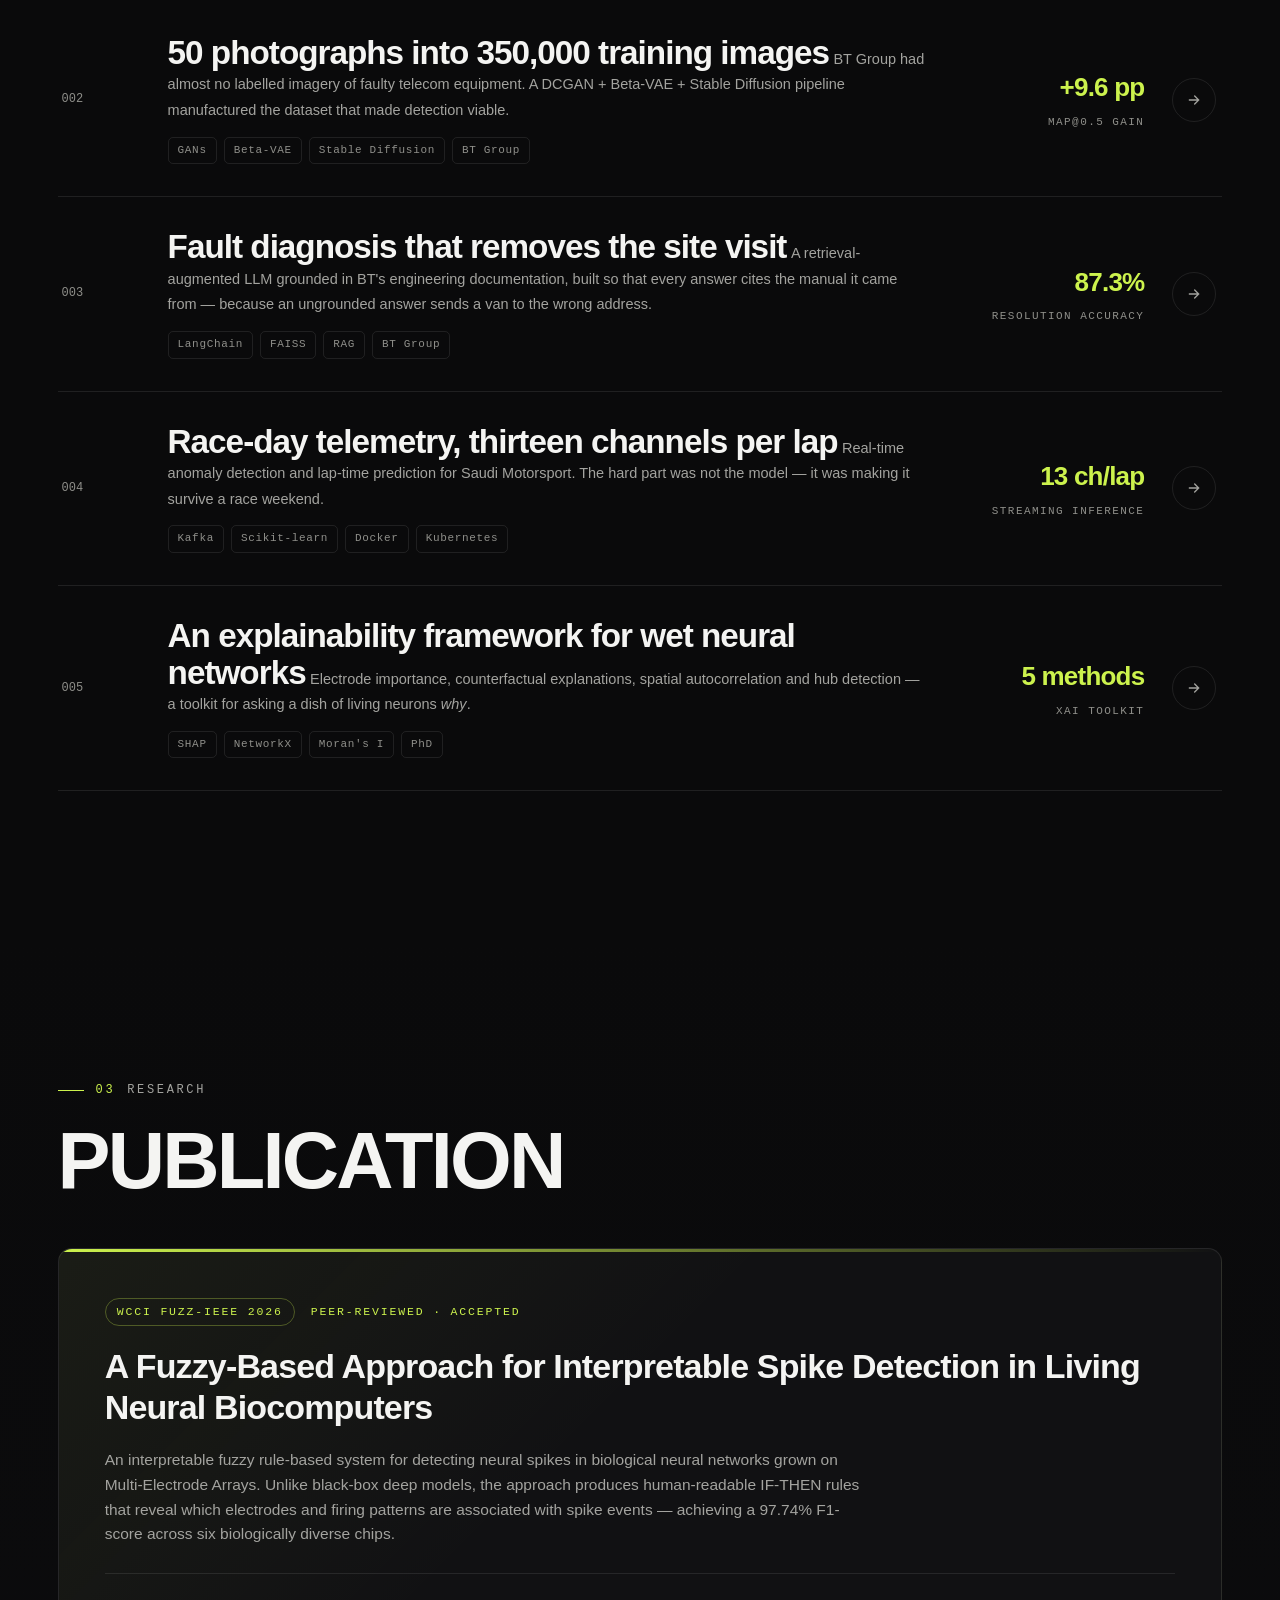
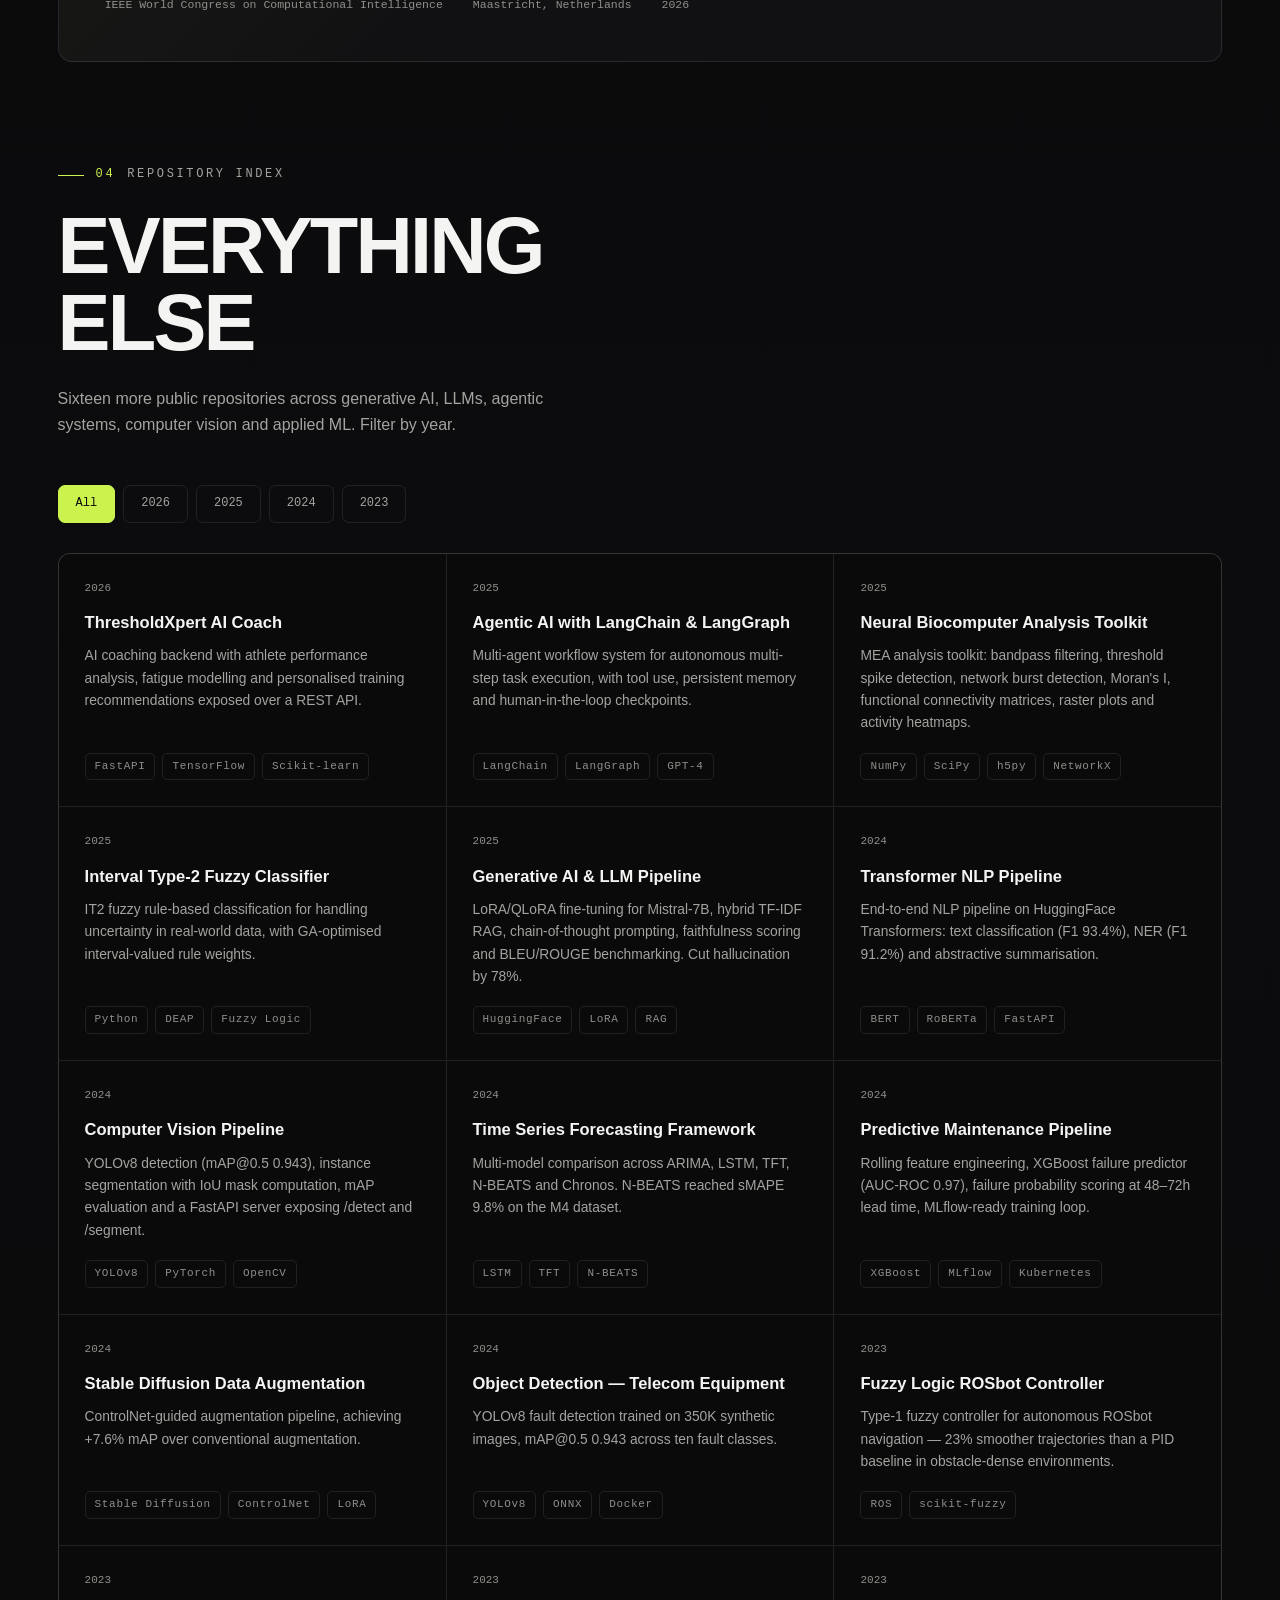
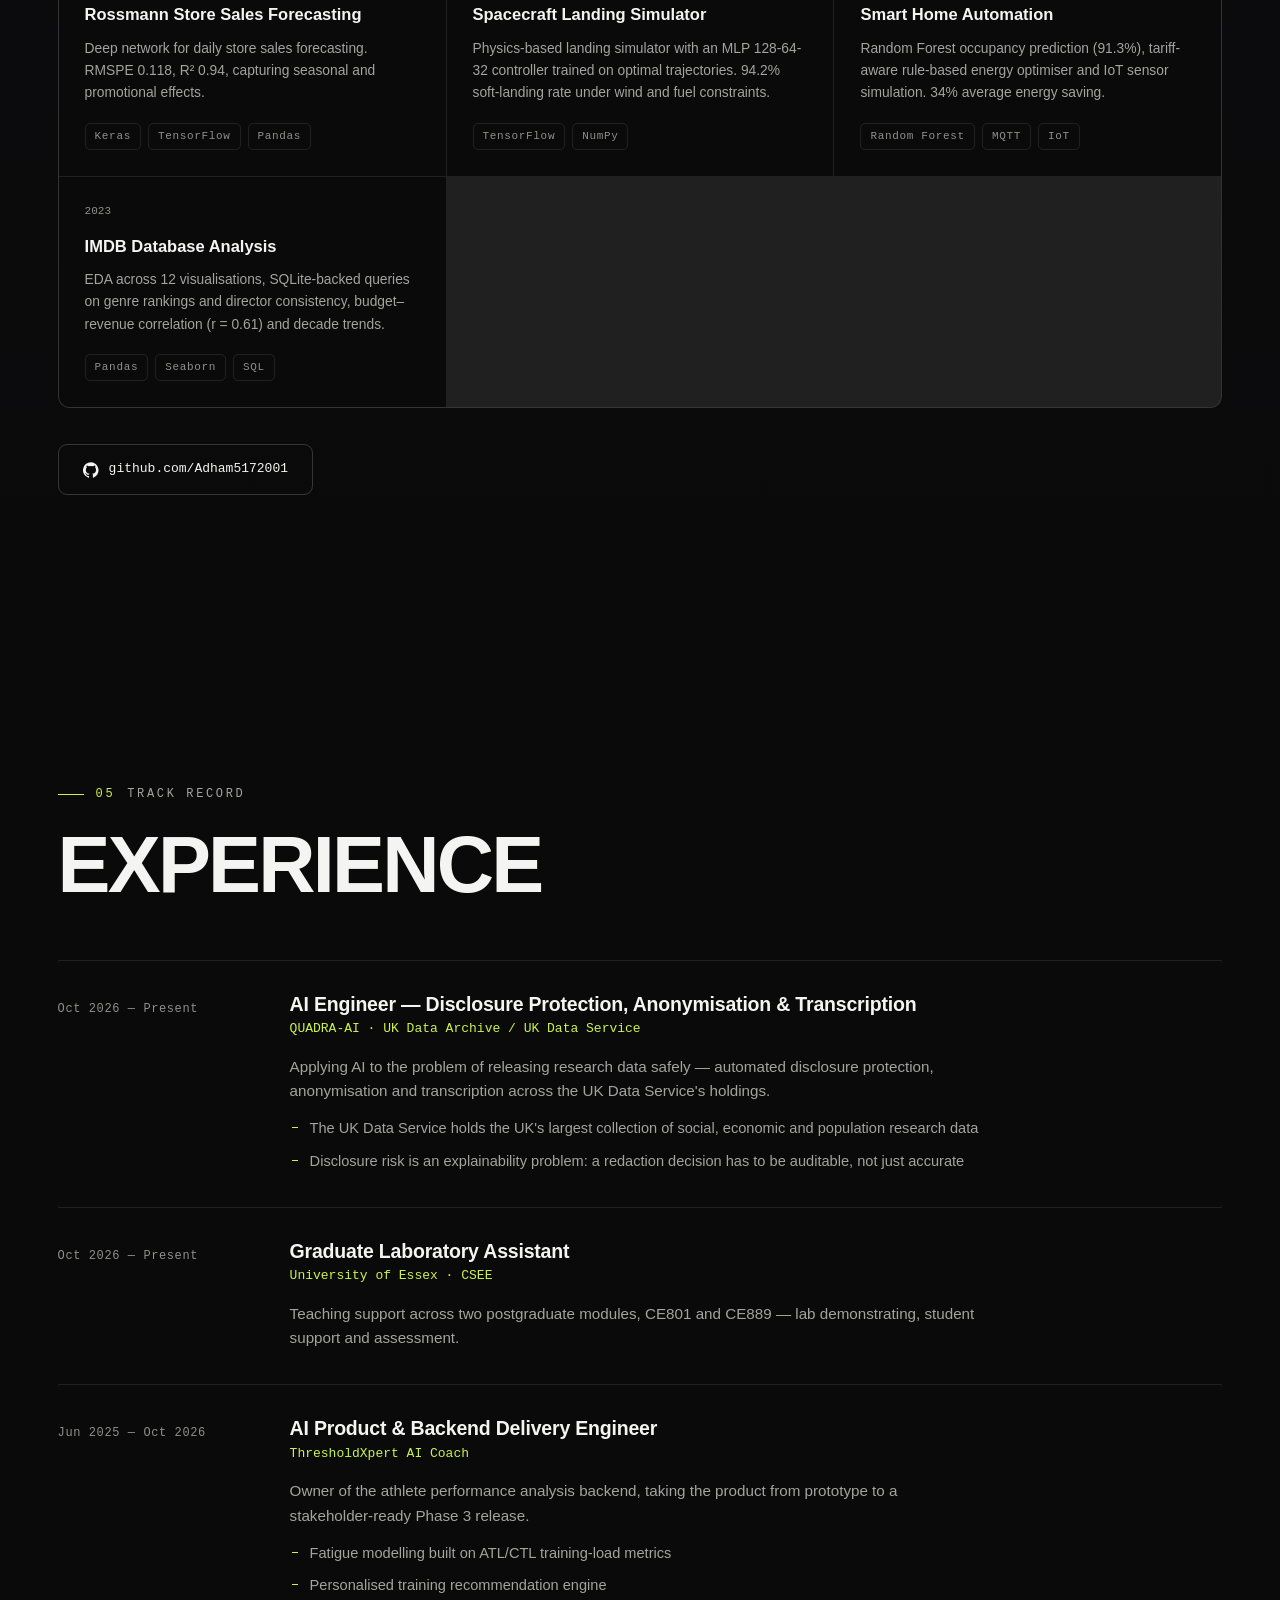
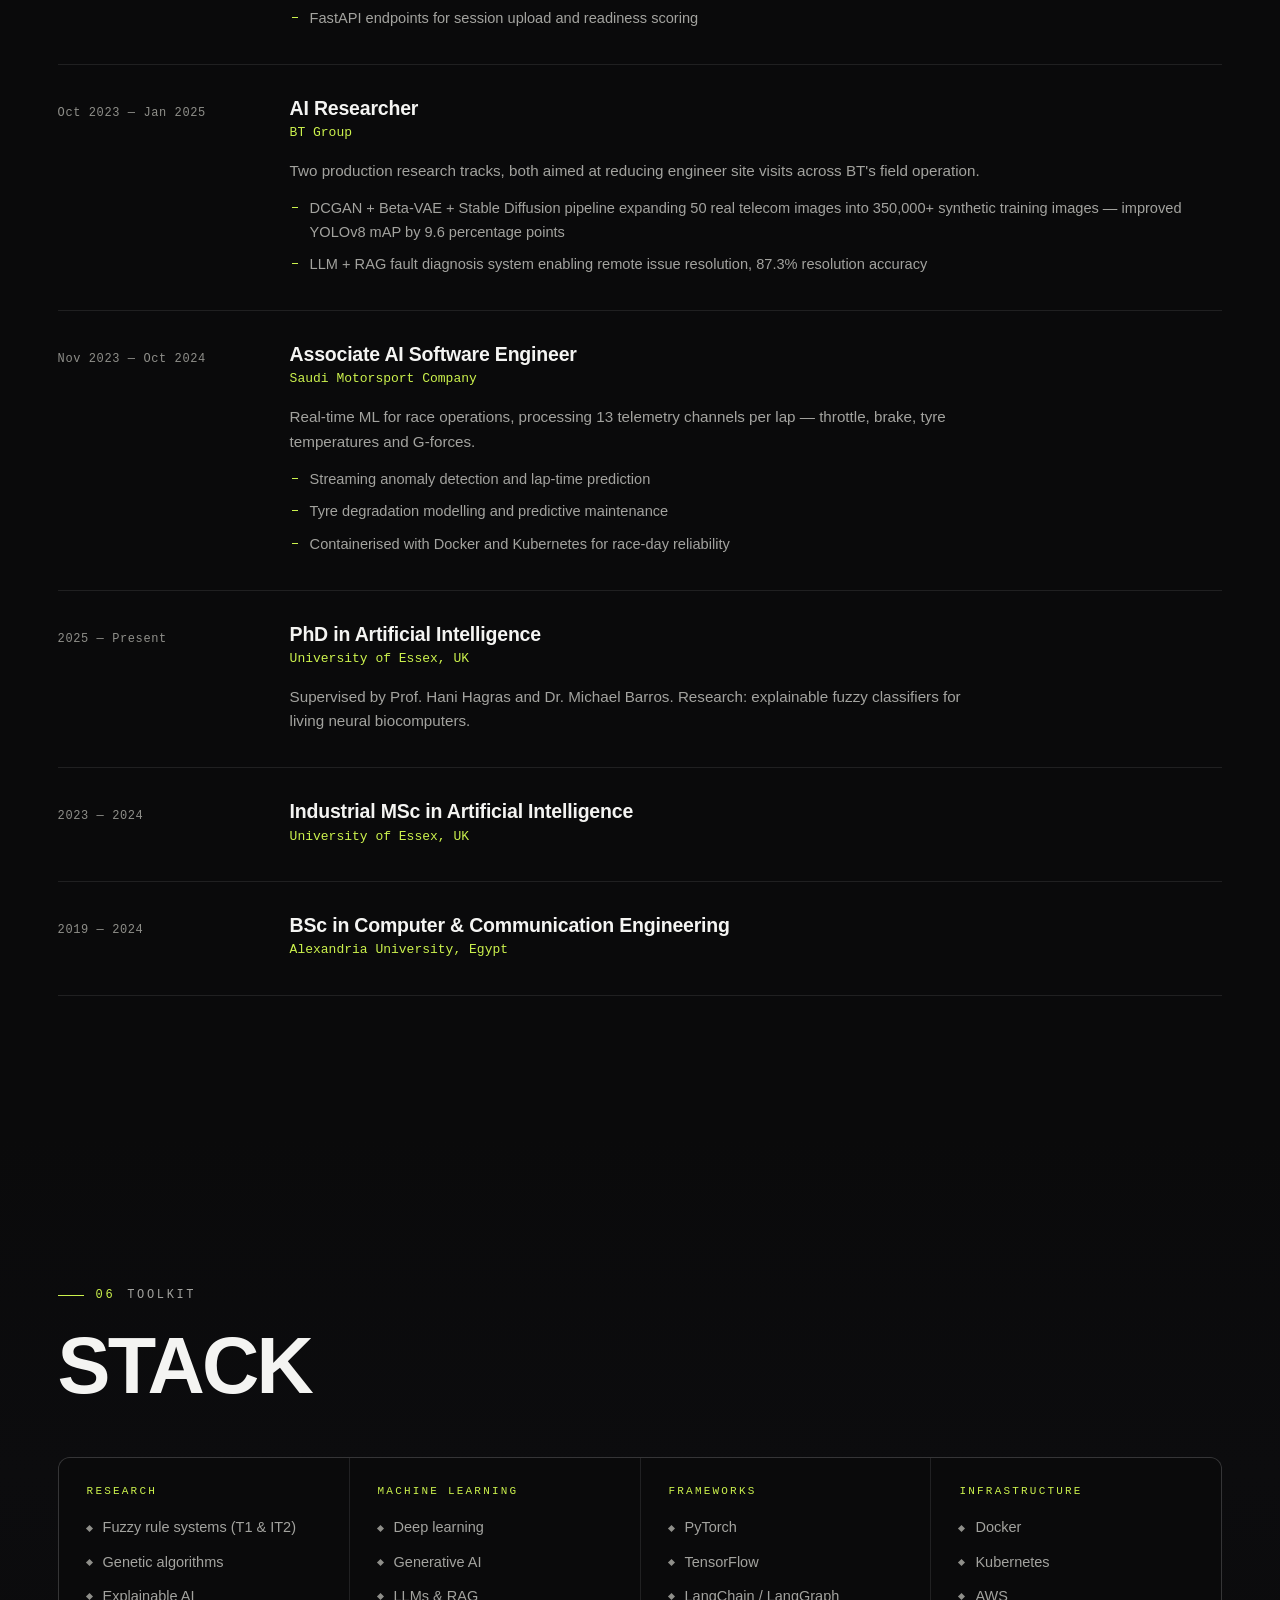
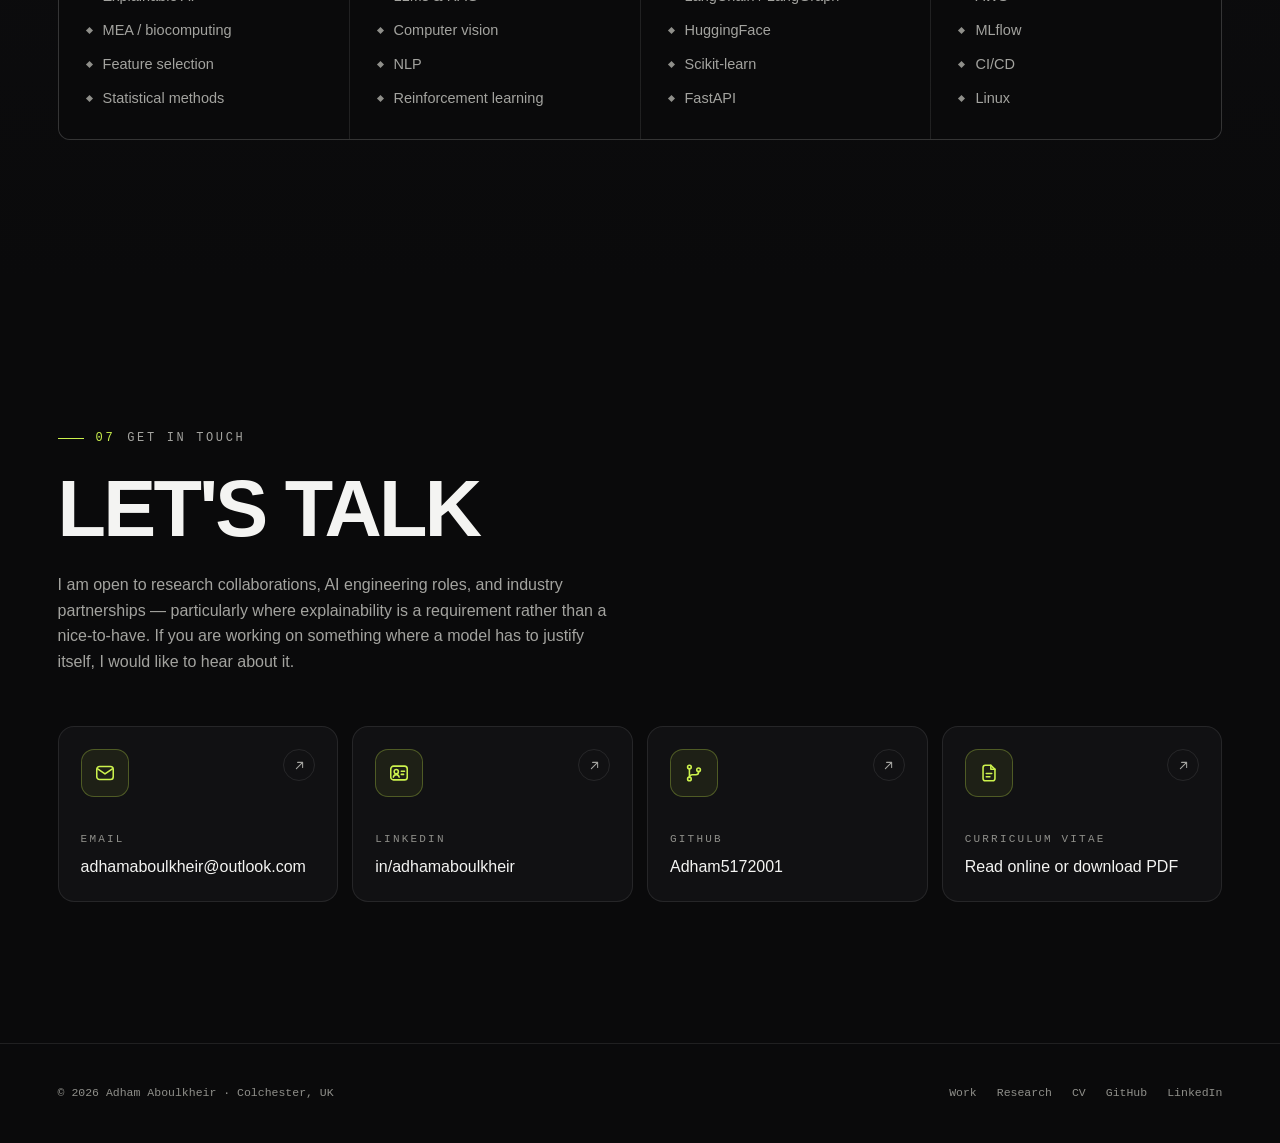
==== commit 66416923: "Correct undergraduate degree to BSc (site + CV PDF)" ====
--- a/index.html
+++ b/index.html
@@ -315,7 +315,7 @@
       <article class="xp__item rise">
         <div class="xp__when">2019 — 2024</div>
         <div>
-          <h3>BA in Computer &amp; Communication Engineering</h3>
+          <h3>BSc in Computer &amp; Communication Engineering</h3>
           <div class="xp__org">Alexandria University, Egypt</div>
         </div>
       </article>
--- a/assets/style.css
+++ b/assets/style.css
@@ -13,7 +13,7 @@
   /* ink */
   --ink:#f4f4f2;
   --ink-2:#a3a39f;
-  --ink-3:#6e6e6b;
+  --ink-3:#8f8f8a;
 
   /* accent */
   --acid:#ccf24d;
@@ -62,8 +62,8 @@
    ============================================================ */
 .label{
   display:inline-flex;align-items:center;gap:12px;
-  font-family:var(--mono);font-size:11px;letter-spacing:.24em;
-  text-transform:uppercase;color:var(--ink-3);
+  font-family:var(--mono);font-size:12px;letter-spacing:.22em;
+  text-transform:uppercase;color:var(--ink-2);
 }
 .label::before{content:"";width:26px;height:1px;background:var(--acid);flex:none}
 .label .idx{color:var(--acid)}
@@ -153,7 +153,7 @@
 .hero__meta div{padding:24px var(--gutter) 26px;border-left:1px solid var(--hair)}
 .hero__meta div:first-child{border-left:0}
 .hero__meta b{display:block;font-family:var(--display);font-weight:800;font-size:clamp(20px,2.5vw,32px);letter-spacing:-.03em;color:var(--ink)}
-.hero__meta span{display:block;margin-top:6px;font-family:var(--mono);font-size:10.5px;letter-spacing:.16em;text-transform:uppercase;color:var(--ink-3)}
+.hero__meta span{display:block;margin-top:6px;font-family:var(--mono);font-size:11px;letter-spacing:.16em;text-transform:uppercase;color:var(--ink-3)}
 
 /* ticker */
 .ticker{position:relative;z-index:2;border-block:1px solid var(--hair);overflow:hidden;background:var(--bg-elev);padding:13px 0}
@@ -202,10 +202,10 @@
 .row:hover .row__title{color:var(--acid)}
 .row__sub{margin-top:10px;color:var(--ink-2);font-size:14.5px;max-width:72ch;line-height:1.6}
 .row__tags{display:flex;flex-wrap:wrap;gap:7px;margin-top:14px}
-.chip{font-family:var(--mono);font-size:10.5px;letter-spacing:.06em;padding:4px 9px;border:1px solid var(--hair);border-radius:5px;color:var(--ink-3)}
+.chip{font-family:var(--mono);font-size:11px;letter-spacing:.06em;padding:4px 9px;border:1px solid var(--hair);border-radius:5px;color:var(--ink-3)}
 .row__metric{position:relative;text-align:right}
 .row__metric b{display:block;font-family:var(--display);font-weight:800;font-size:clamp(19px,2.1vw,26px);letter-spacing:-.03em;color:var(--acid)}
-.row__metric span{display:block;margin-top:5px;font-family:var(--mono);font-size:10px;letter-spacing:.13em;text-transform:uppercase;color:var(--ink-3)}
+.row__metric span{display:block;margin-top:5px;font-family:var(--mono);font-size:11px;letter-spacing:.13em;text-transform:uppercase;color:var(--ink-3)}
 .row__go{position:relative;display:grid;place-items:center;width:44px;height:44px;border:1px solid var(--hair);border-radius:50%;color:var(--ink-2);transition:.35s var(--ease)}
 .row:hover .row__go{background:var(--acid);border-color:var(--acid);color:#0a0a0b;transform:rotate(45deg)}
 .row__go svg{width:16px;height:16px}
@@ -273,13 +273,20 @@
 /* ============================================================
    contact
    ============================================================ */
-.contact{display:grid;grid-template-columns:repeat(auto-fit,minmax(255px,1fr));gap:14px;margin-top:52px}
-.ccard{display:flex;align-items:center;gap:16px;padding:22px;border:1px solid var(--hair);border-radius:12px;background:var(--bg-elev);transition:.28s var(--ease)}
-.ccard:hover{border-color:var(--acid);transform:translateY(-3px);background:var(--bg-elev-2)}
-.ccard__ico{width:42px;height:42px;flex:none;display:grid;place-items:center;border-radius:10px;background:rgba(204,242,77,.1);color:var(--acid)}
-.ccard__ico svg{width:19px;height:19px}
-.ccard b{display:block;font-family:var(--mono);font-size:10px;letter-spacing:.18em;text-transform:uppercase;color:var(--ink-3);font-weight:400}
-.ccard span{display:block;margin-top:4px;font-size:14.5px;color:var(--ink);word-break:break-word}
+.contact{display:grid;grid-template-columns:repeat(auto-fit,minmax(260px,1fr));gap:14px;margin-top:52px}
+.ccard{position:relative;display:flex;flex-direction:column;min-height:176px;padding:22px 22px 24px;border:1px solid var(--hair);border-radius:16px;background:var(--bg-elev);overflow:hidden;transition:border-color .35s var(--ease),transform .35s var(--ease),background .35s var(--ease)}
+.ccard::after{content:"";position:absolute;inset:auto -40% -60% auto;width:180px;height:180px;border-radius:50%;background:radial-gradient(circle,rgba(204,242,77,.14),transparent 65%);opacity:0;transition:opacity .45s var(--ease);pointer-events:none}
+.ccard:hover{border-color:rgba(204,242,77,.5);transform:translateY(-4px);background:var(--bg-elev-2)}
+.ccard:hover::after{opacity:1}
+.ccard__top{display:flex;align-items:flex-start;justify-content:space-between;margin-bottom:auto;padding-bottom:26px}
+.ccard__ico{display:grid;place-items:center;width:48px;height:48px;flex:none;border-radius:13px;border:1px solid rgba(204,242,77,.28);background:rgba(204,242,77,.07);color:var(--acid);transition:background .35s var(--ease),color .35s var(--ease),border-color .35s var(--ease),transform .35s var(--ease)}
+.ccard__ico svg{width:22px;height:22px}
+.ccard:hover .ccard__ico{background:var(--acid);border-color:var(--acid);color:#0a0a0b;transform:rotate(-6deg)}
+.ccard__arw{display:grid;place-items:center;width:32px;height:32px;border-radius:50%;border:1px solid var(--hair);color:var(--ink-2);transition:transform .4s var(--ease),color .3s,border-color .3s}
+.ccard__arw svg{width:15px;height:15px}
+.ccard:hover .ccard__arw{color:var(--acid);border-color:rgba(204,242,77,.5);transform:translate(3px,-3px)}
+.ccard__label{display:block;font-family:var(--mono);font-size:11px;letter-spacing:.2em;text-transform:uppercase;color:var(--ink-3)}
+.ccard__value{display:block;margin-top:7px;font-size:16px;font-weight:500;line-height:1.35;color:var(--ink);overflow-wrap:break-word}
 
 /* ============================================================
    footer
@@ -302,11 +309,11 @@
 .cs-metrics div{padding:26px 24px;border-left:1px solid var(--hair)}
 .cs-metrics div:first-child{border-left:0;padding-left:0}
 .cs-metrics b{display:block;font-family:var(--display);font-weight:800;font-size:clamp(24px,3vw,38px);letter-spacing:-.035em;color:var(--acid)}
-.cs-metrics span{display:block;margin-top:7px;font-family:var(--mono);font-size:10.5px;letter-spacing:.15em;text-transform:uppercase;color:var(--ink-3)}
+.cs-metrics span{display:block;margin-top:7px;font-family:var(--mono);font-size:11px;letter-spacing:.15em;text-transform:uppercase;color:var(--ink-3)}
 
 .cs-body{padding-block:clamp(64px,8vw,110px);display:grid;grid-template-columns:minmax(0,1fr) 250px;gap:clamp(40px,6vw,90px);align-items:start}
 .cs-toc{position:sticky;top:100px;font-family:var(--mono);font-size:12px;display:grid;gap:2px}
-.cs-toc b{display:block;font-weight:400;font-size:10.5px;letter-spacing:.2em;text-transform:uppercase;color:var(--ink-3);margin-bottom:12px}
+.cs-toc b{display:block;font-weight:400;font-size:11px;letter-spacing:.2em;text-transform:uppercase;color:var(--ink-3);margin-bottom:12px}
 .cs-toc a{padding:7px 12px;border-left:1px solid var(--hair);color:var(--ink-3);transition:.22s}
 .cs-toc a:hover,.cs-toc a.active{color:var(--acid);border-left-color:var(--acid)}
 
@@ -325,7 +332,7 @@
 .prose a:not(.btn){color:var(--acid);border-bottom:1px solid rgba(204,242,77,.35)}
 
 .callout{margin-top:28px;border-left:2px solid var(--acid);background:rgba(204,242,77,.045);padding:20px 24px;border-radius:0 10px 10px 0}
-.callout b{display:block;font-family:var(--mono);font-size:10.5px;letter-spacing:.18em;text-transform:uppercase;color:var(--acid);margin-bottom:9px;font-weight:400}
+.callout b{display:block;font-family:var(--mono);font-size:11px;letter-spacing:.18em;text-transform:uppercase;color:var(--acid);margin-bottom:9px;font-weight:400}
 .callout p{margin-top:0;font-size:15px}
 
 .figure{margin-top:34px;margin-inline:0;border:1px solid var(--hair);border-radius:12px;overflow:hidden;background:var(--bg-elev)}
@@ -335,6 +342,11 @@
   .figure--svg{width:min(112%,calc(74ch + 90px));margin-left:calc((min(112%,74ch + 90px) - 100%) / -2)}
 }
 .figure--svg figcaption{border-top:1px solid var(--hair)}
+.figure__scroll{overflow-x:auto;-webkit-overflow-scrolling:touch;scrollbar-width:thin}
+@media(max-width:760px){.figure__scroll svg{min-width:720px}}
+/* Figures still awaiting real data are hidden rather than shown as empty boxes.
+   Delete this rule once the plots are dropped in. */
+.figure:has(.figure__ph){display:none}
 .figure__ph{aspect-ratio:16/9;display:grid;place-items:center;text-align:center;padding:24px;color:var(--ink-3);font-family:var(--mono);font-size:12px;line-height:1.8;
   background-image:linear-gradient(var(--hair) 1px,transparent 1px),linear-gradient(90deg,var(--hair) 1px,transparent 1px);background-size:36px 36px}
 .figure figcaption{padding:14px 20px;border-top:1px solid var(--hair);font-family:var(--mono);font-size:11.5px;color:var(--ink-3)}
@@ -342,7 +354,7 @@
 .tbl-scroll{margin-top:28px;overflow-x:auto}
 .tbl{width:100%;border-collapse:collapse;font-size:14.5px;min-width:460px}
 .tbl th,.tbl td{text-align:left;padding:13px 16px;border-bottom:1px solid var(--hair)}
-.tbl th{font-family:var(--mono);font-size:10.5px;letter-spacing:.14em;text-transform:uppercase;color:var(--ink-3);font-weight:400}
+.tbl th{font-family:var(--mono);font-size:11px;letter-spacing:.14em;text-transform:uppercase;color:var(--ink-3);font-weight:400}
 .tbl td{color:var(--ink-2)}
 .tbl td:first-child{color:var(--ink)}
 .tbl tbody tr:hover{background:rgba(255,255,255,.025)}
@@ -351,7 +363,7 @@
 .nextprev a{padding:44px var(--gutter);transition:background .3s}
 .nextprev a:hover{background:var(--bg-elev)}
 .nextprev a+a{border-left:1px solid var(--hair);text-align:right}
-.nextprev small{font-family:var(--mono);font-size:10.5px;letter-spacing:.18em;text-transform:uppercase;color:var(--ink-3)}
+.nextprev small{font-family:var(--mono);font-size:11px;letter-spacing:.18em;text-transform:uppercase;color:var(--ink-3)}
 .nextprev strong{display:block;margin-top:10px;font-family:var(--display);font-weight:700;font-size:clamp(18px,2.2vw,26px);letter-spacing:-.03em}
 .nextprev a:hover strong{color:var(--acid)}
 
@@ -441,8 +453,3 @@
   .wrap{padding:0;max-width:none}
   @page{margin:14mm}
 }
-
-
-/* Figures still awaiting real data are hidden rather than shown as empty boxes.
-   Delete this rule once the plots are dropped in. */
-.figure:has(.figure__ph){display:none}
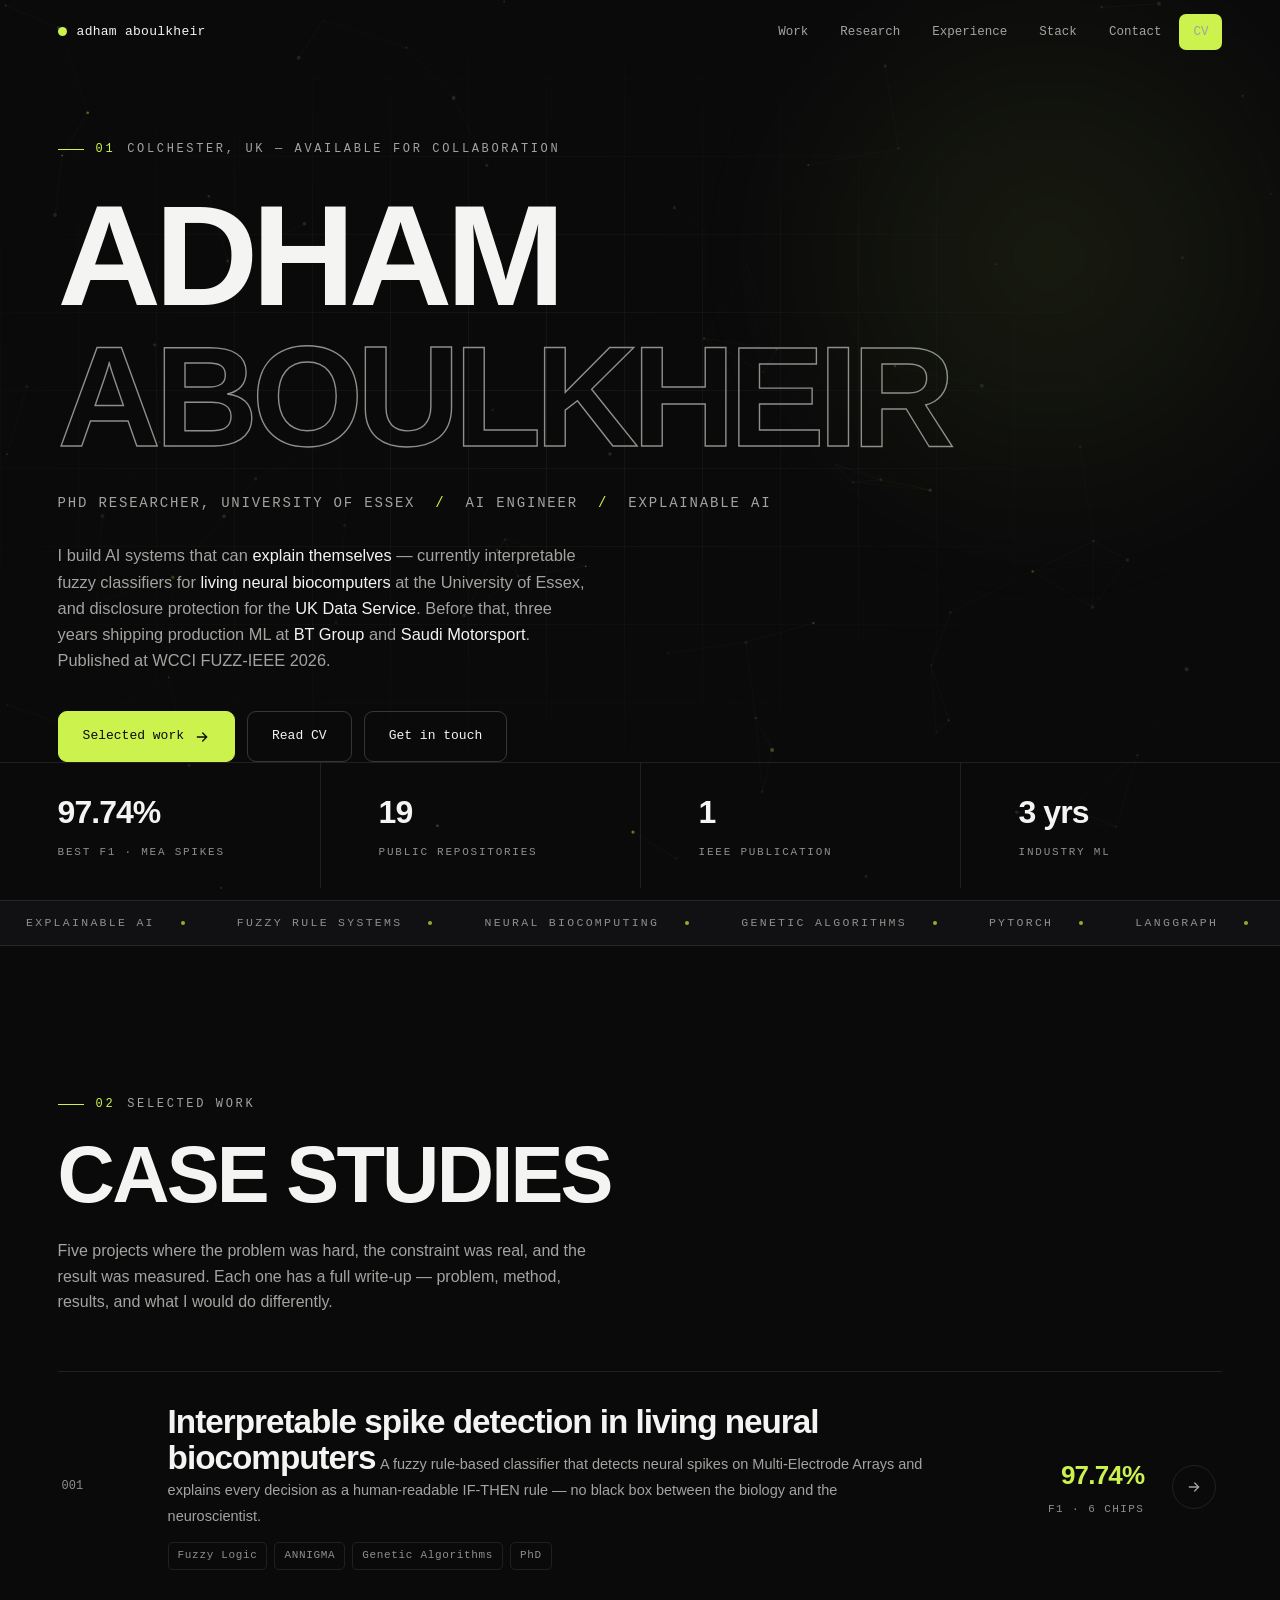
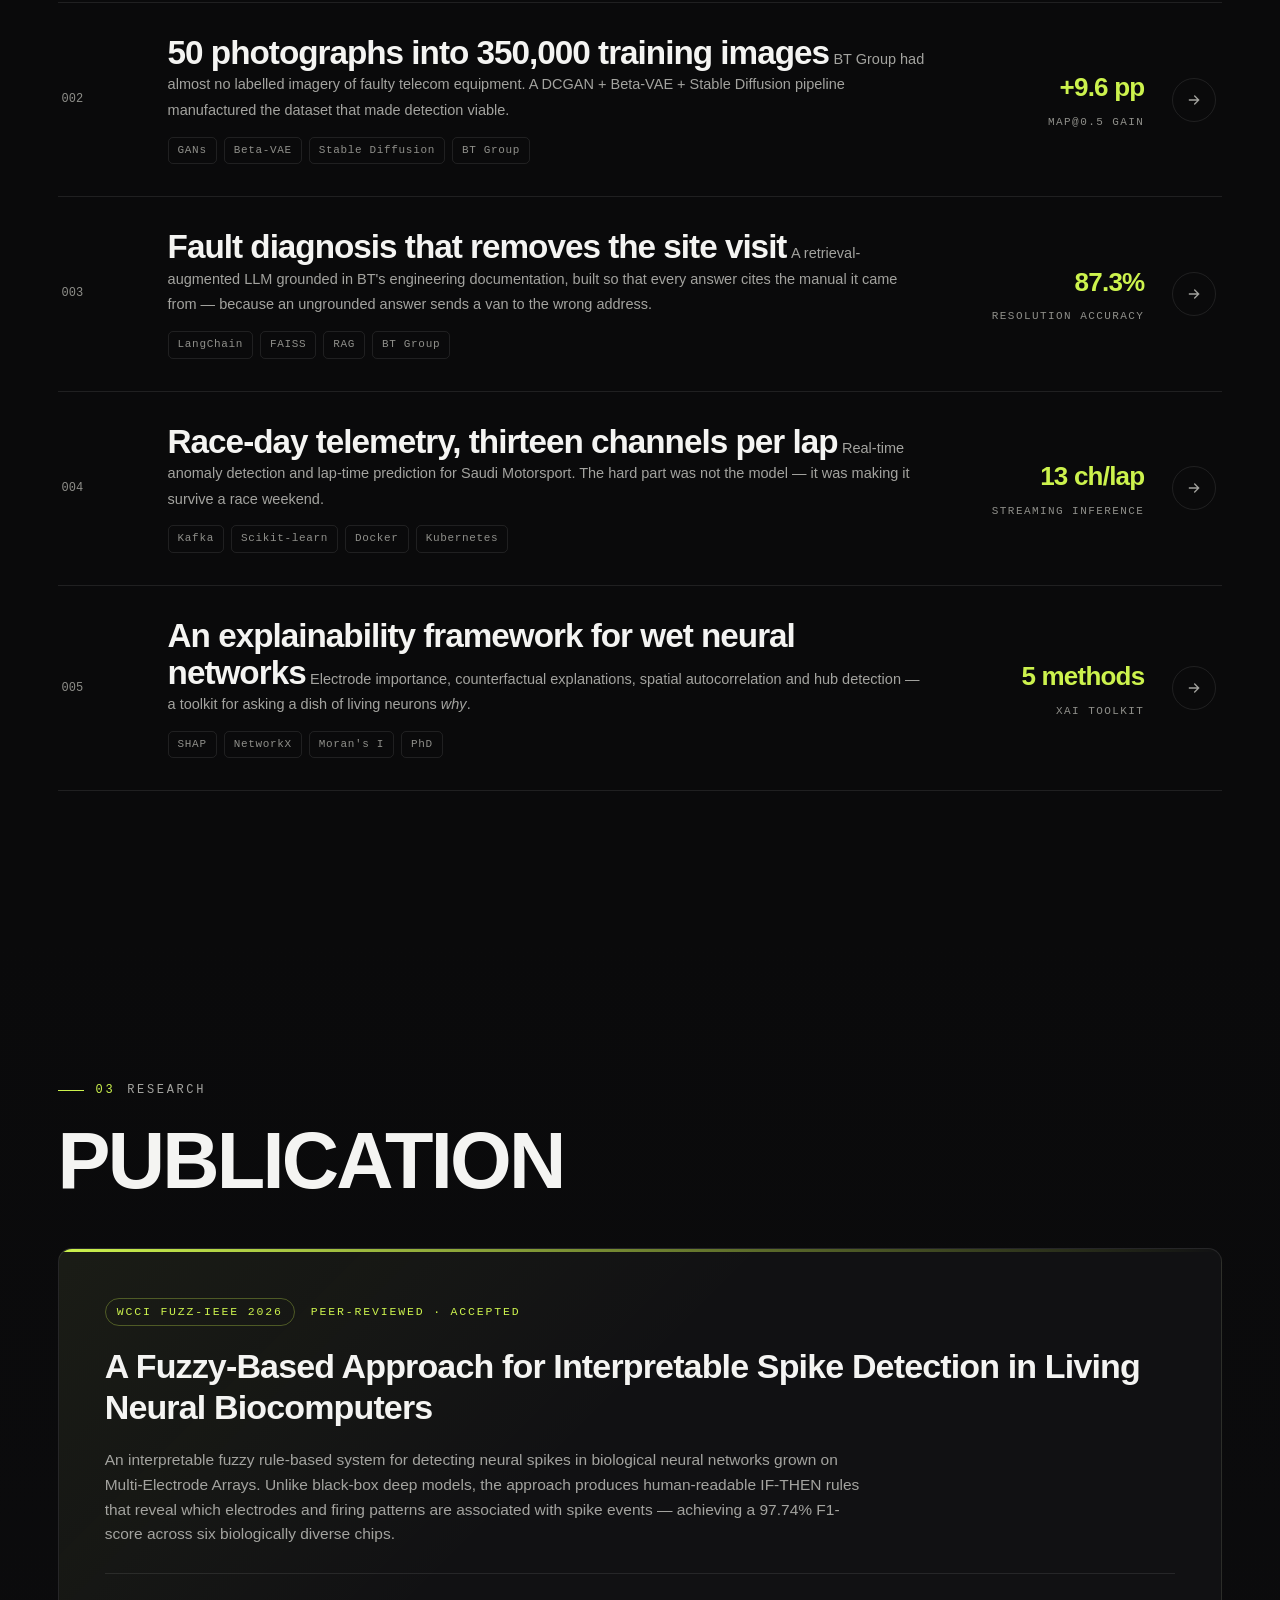
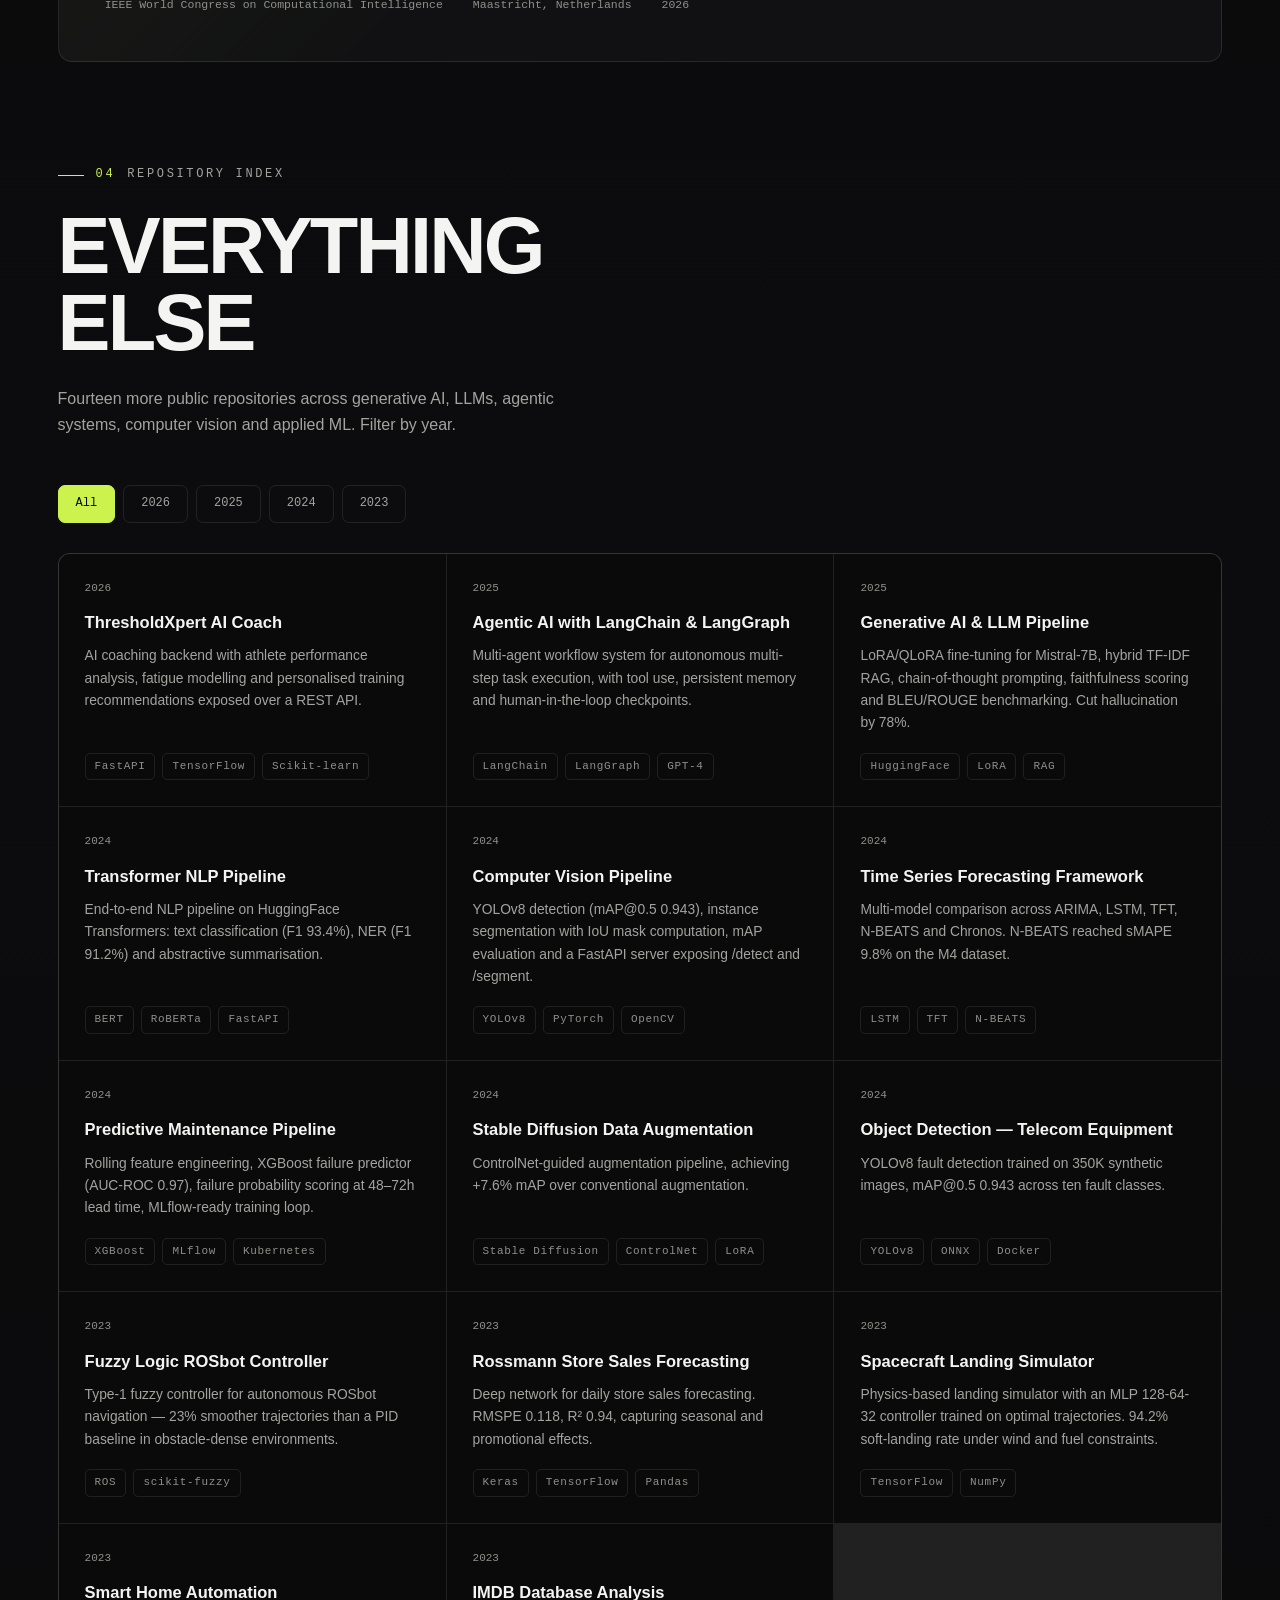
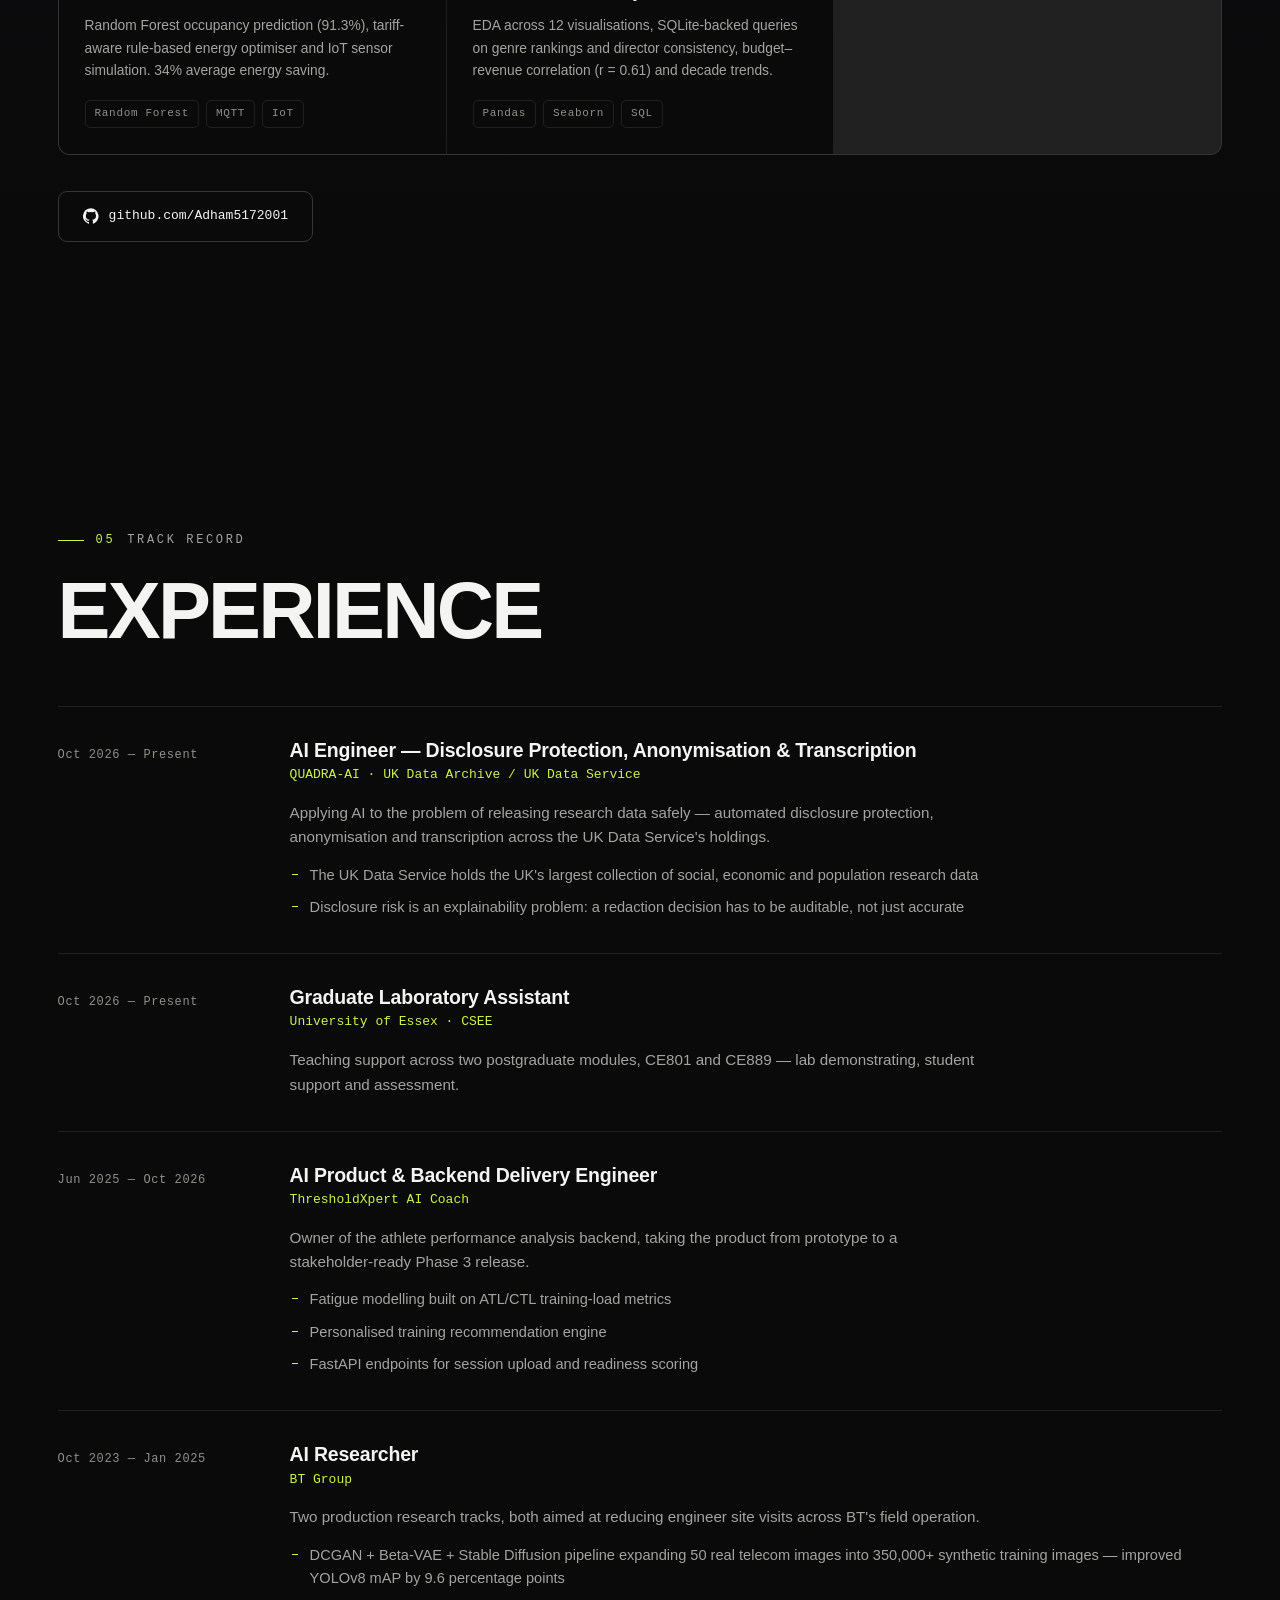
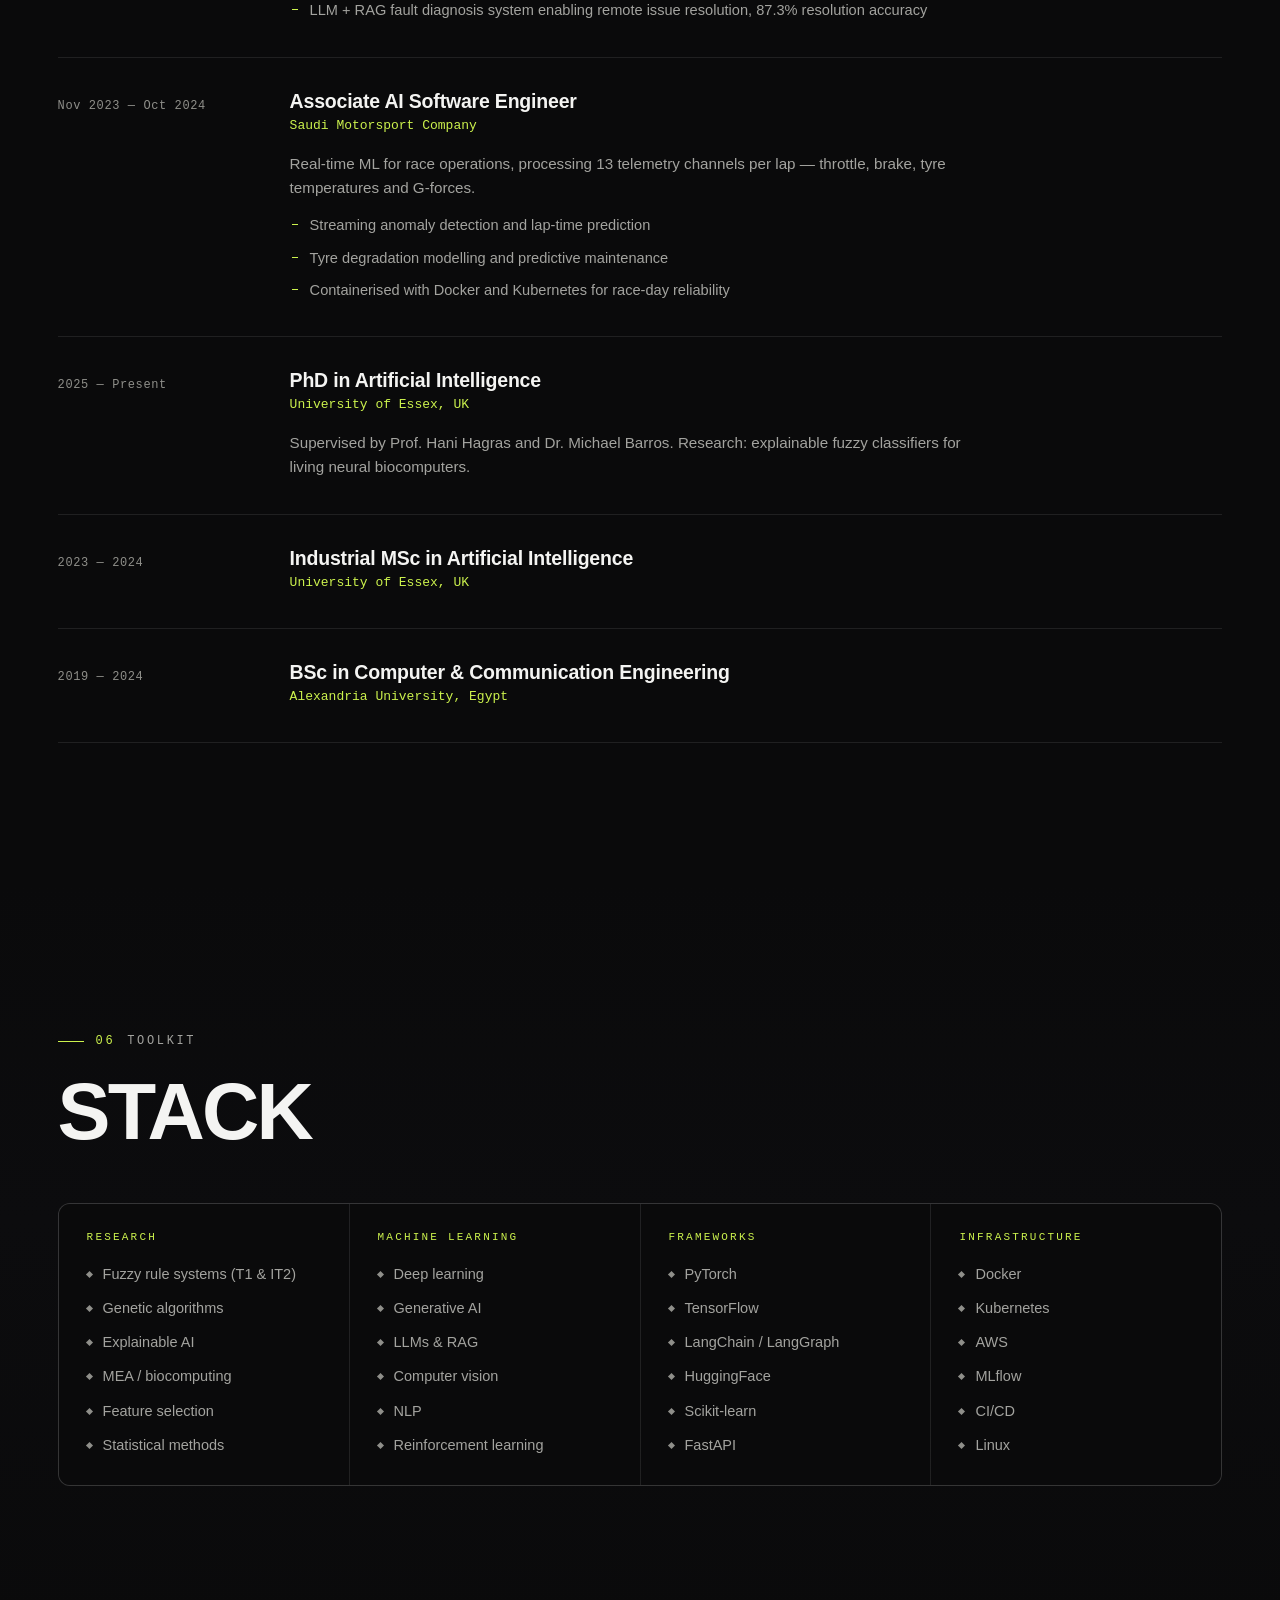
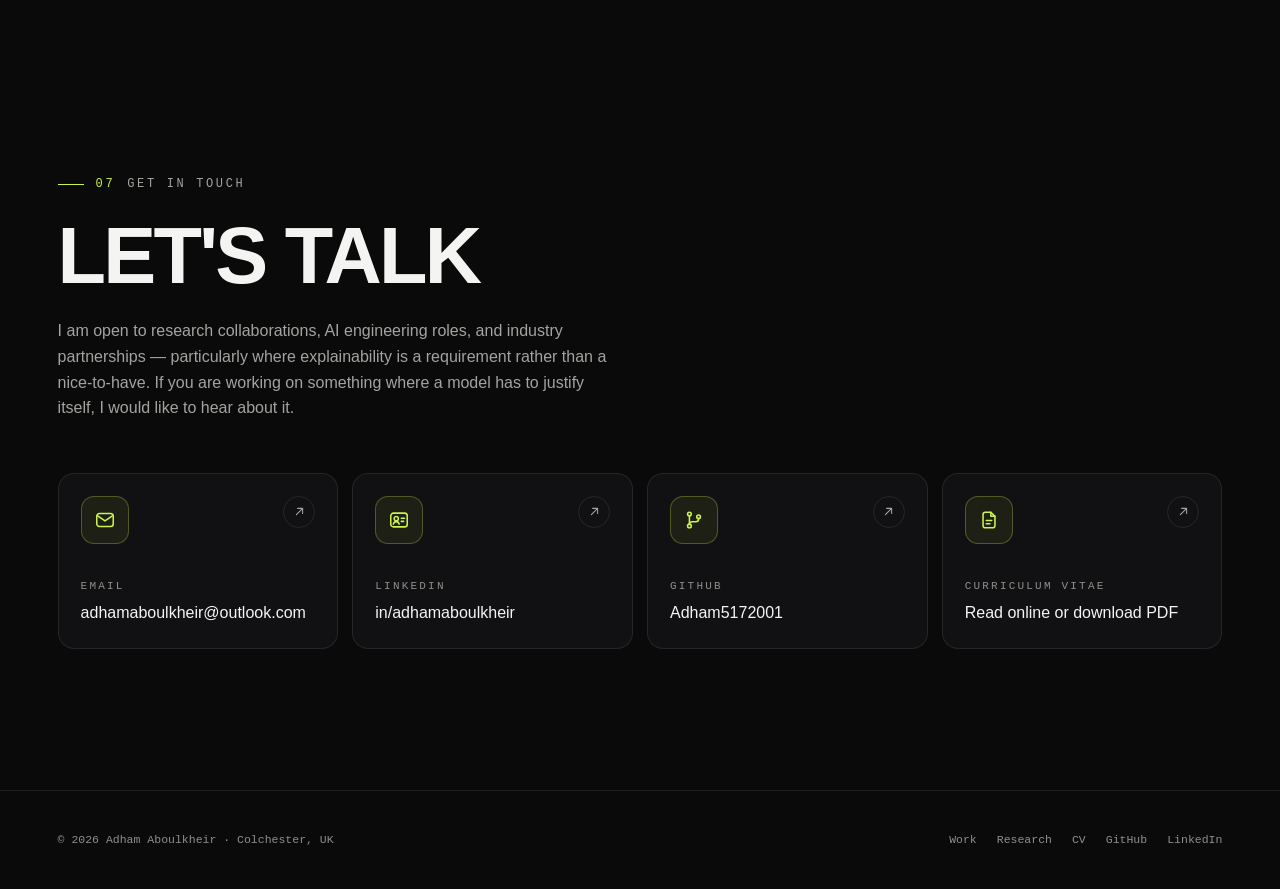
==== commit 57a7d584: "Remove links to private PhD repos; update repo counts and CV PDF" ====
--- a/index.html
+++ b/index.html
@@ -92,7 +92,7 @@
   <div class="hero__metawrap">
     <div class="hero__meta">
       <div><b>97.74%</b><span>Best F1 · MEA spikes</span></div>
-      <div><b>21</b><span>Public repositories</span></div>
+      <div><b>19</b><span>Public repositories</span></div>
       <div><b>1</b><span>IEEE publication</span></div>
       <div><b>3 yrs</b><span>Industry ML</span></div>
     </div>
@@ -202,7 +202,7 @@
     <div class="sec__head rise" style="margin-top:96px">
       <span class="label"><span class="idx">04</span> Repository index</span>
       <h2>Everything else</h2>
-      <p>Sixteen more public repositories across generative AI, LLMs, agentic systems, computer vision and applied ML. Filter by year.</p>
+      <p>Fourteen more public repositories across generative AI, LLMs, agentic systems, computer vision and applied ML. Filter by year.</p>
     </div>
 
     <div class="filters rise" id="filters" role="group" aria-label="Filter repositories by year">
@@ -406,8 +406,6 @@
 var REPOS = [
  {y:2026,t:"ThresholdXpert AI Coach",d:"AI coaching backend with athlete performance analysis, fatigue modelling and personalised training recommendations exposed over a REST API.",g:["FastAPI","TensorFlow","Scikit-learn"],u:"thresholdxpert-ai-coach"},
  {y:2025,t:"Agentic AI with LangChain & LangGraph",d:"Multi-agent workflow system for autonomous multi-step task execution, with tool use, persistent memory and human-in-the-loop checkpoints.",g:["LangChain","LangGraph","GPT-4"],u:"agentic-ai-langchain"},
- {y:2025,t:"Neural Biocomputer Analysis Toolkit",d:"MEA analysis toolkit: bandpass filtering, threshold spike detection, network burst detection, Moran's I, functional connectivity matrices, raster plots and activity heatmaps.",g:["NumPy","SciPy","h5py","NetworkX"],u:"neural-biocomputer-analysis"},
- {y:2025,t:"Interval Type-2 Fuzzy Classifier",d:"IT2 fuzzy rule-based classification for handling uncertainty in real-world data, with GA-optimised interval-valued rule weights.",g:["Python","DEAP","Fuzzy Logic"],u:"interval-type2-fuzzy-classifier"},
  {y:2025,t:"Generative AI & LLM Pipeline",d:"LoRA/QLoRA fine-tuning for Mistral-7B, hybrid TF-IDF RAG, chain-of-thought prompting, faithfulness scoring and BLEU/ROUGE benchmarking. Cut hallucination by 78%.",g:["HuggingFace","LoRA","RAG"],u:"generative-ai-llm-pipeline"},
  {y:2024,t:"Transformer NLP Pipeline",d:"End-to-end NLP pipeline on HuggingFace Transformers: text classification (F1 93.4%), NER (F1 91.2%) and abstractive summarisation.",g:["BERT","RoBERTa","FastAPI"],u:"transformer-nlp-pipeline"},
  {y:2024,t:"Computer Vision Pipeline",d:"YOLOv8 detection (mAP@0.5 0.943), instance segmentation with IoU mask computation, mAP evaluation and a FastAPI server exposing /detect and /segment.",g:["YOLOv8","PyTorch","OpenCV"],u:"computer-vision-pipeline"},
